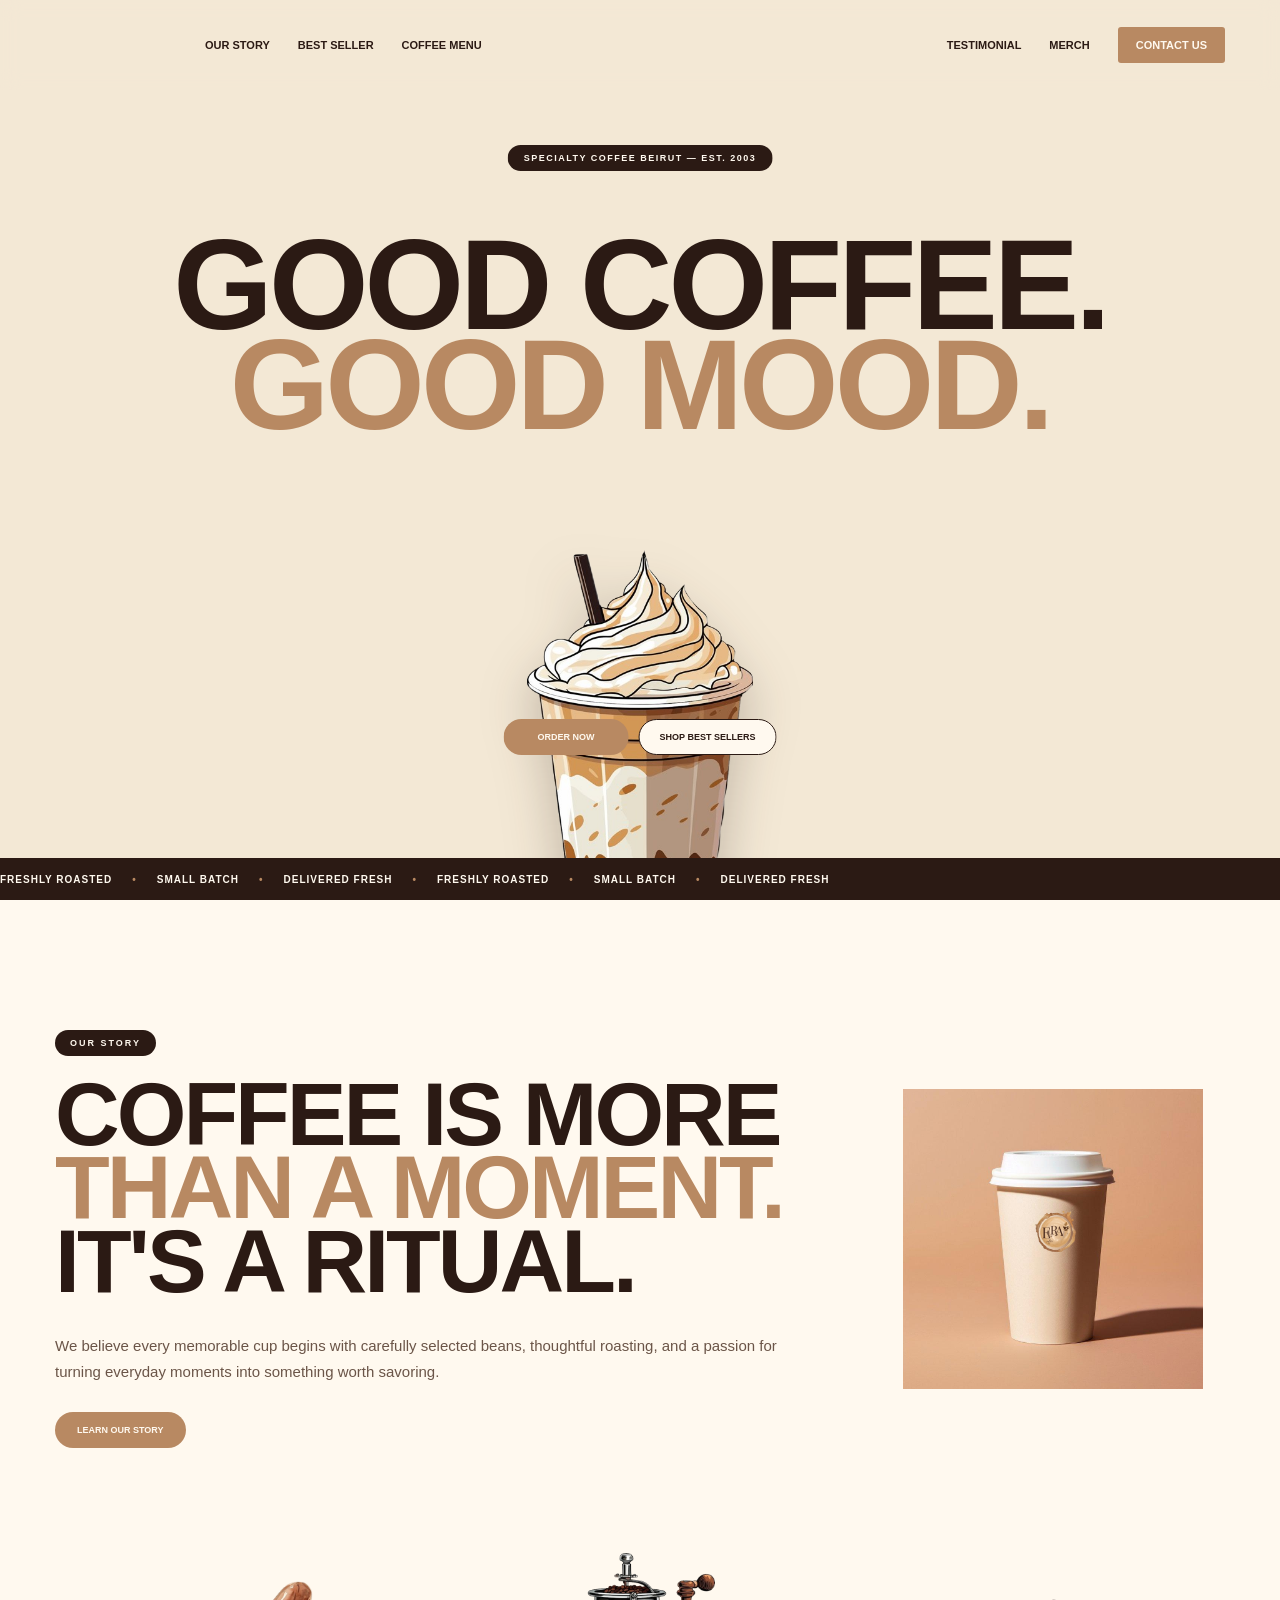
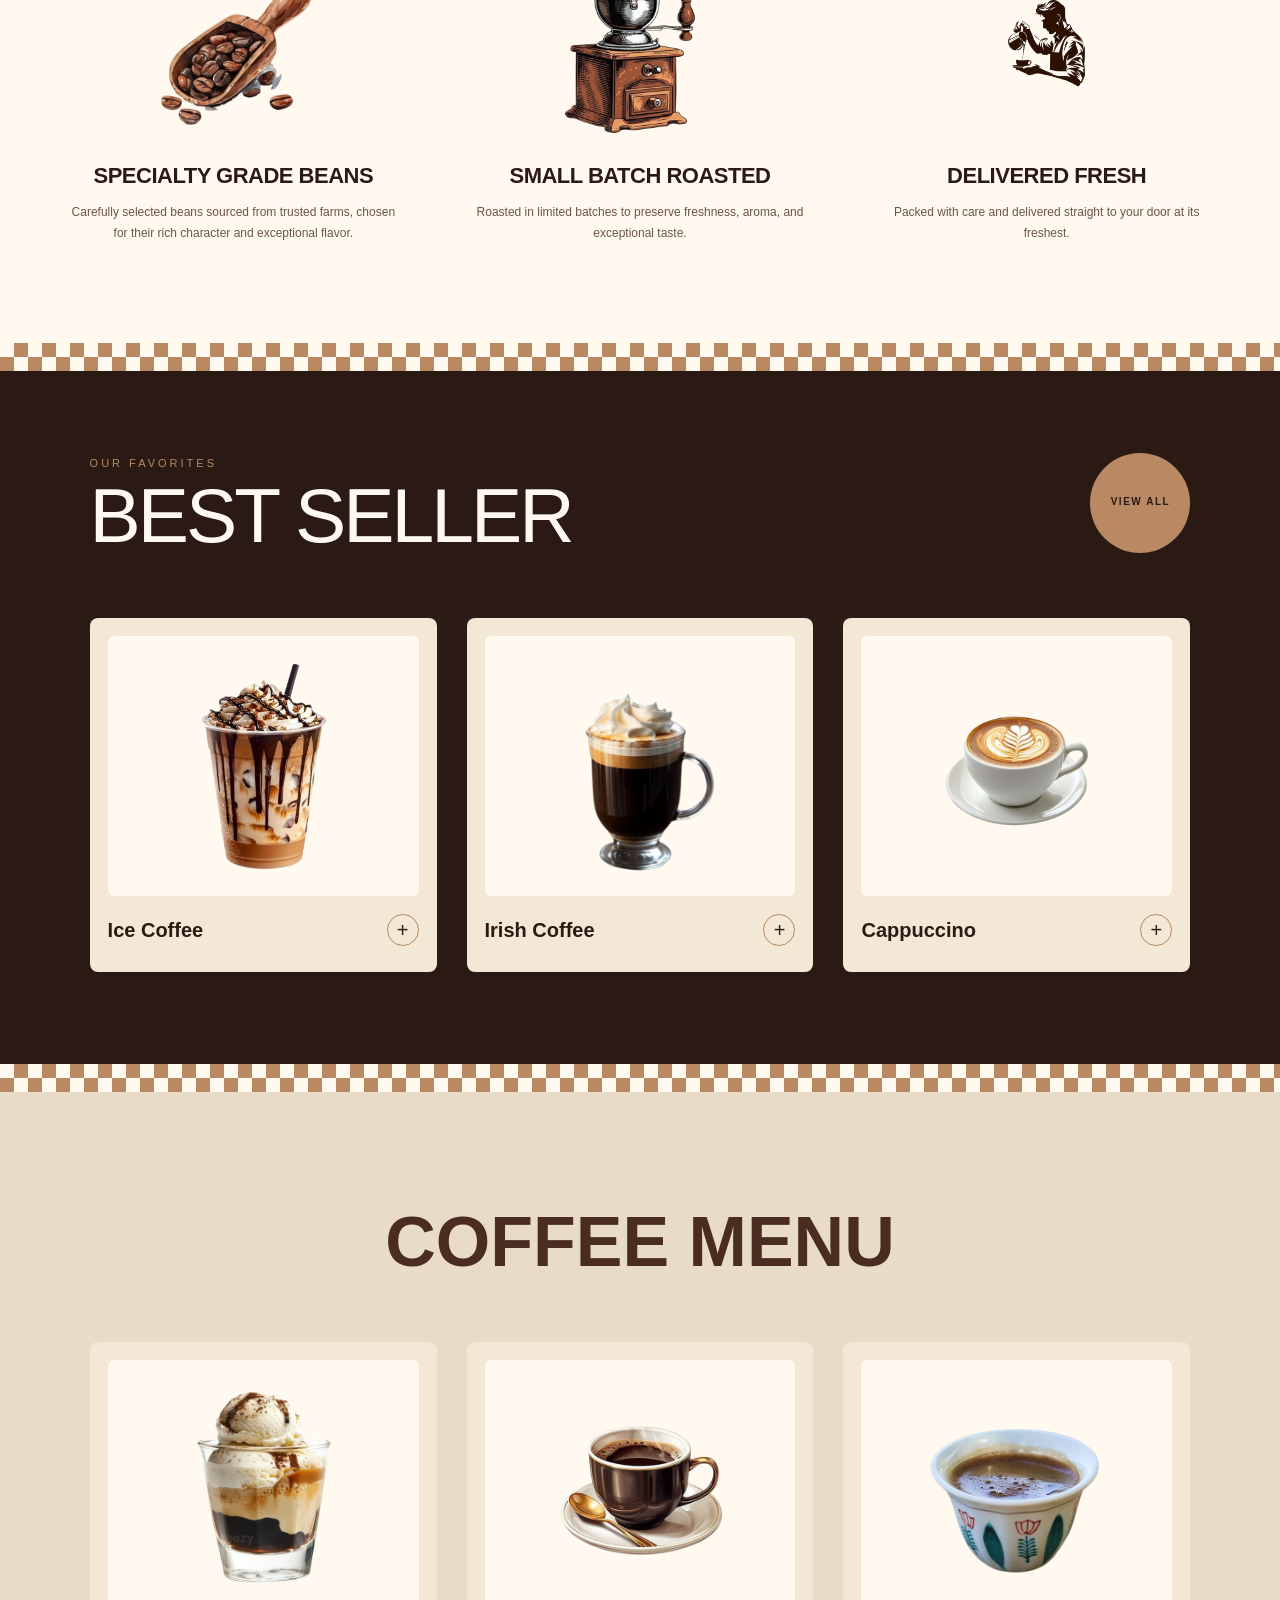
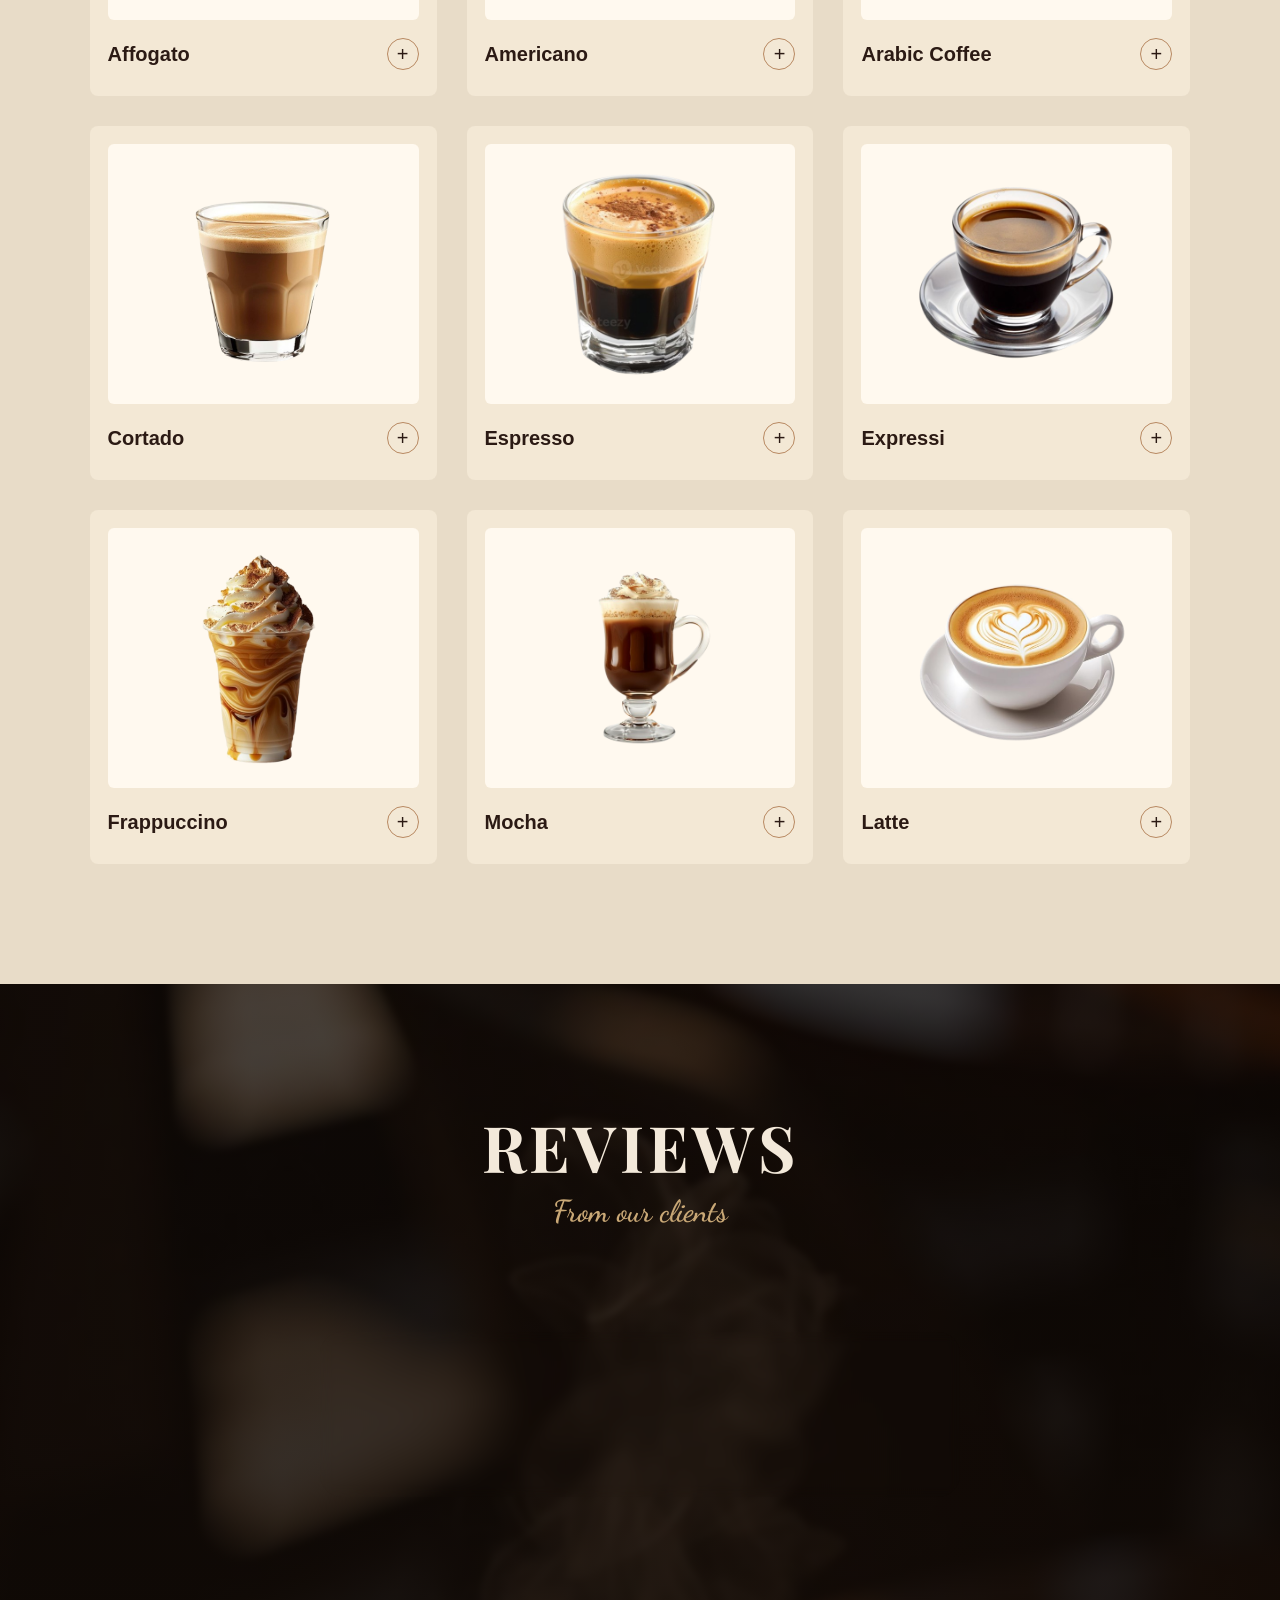
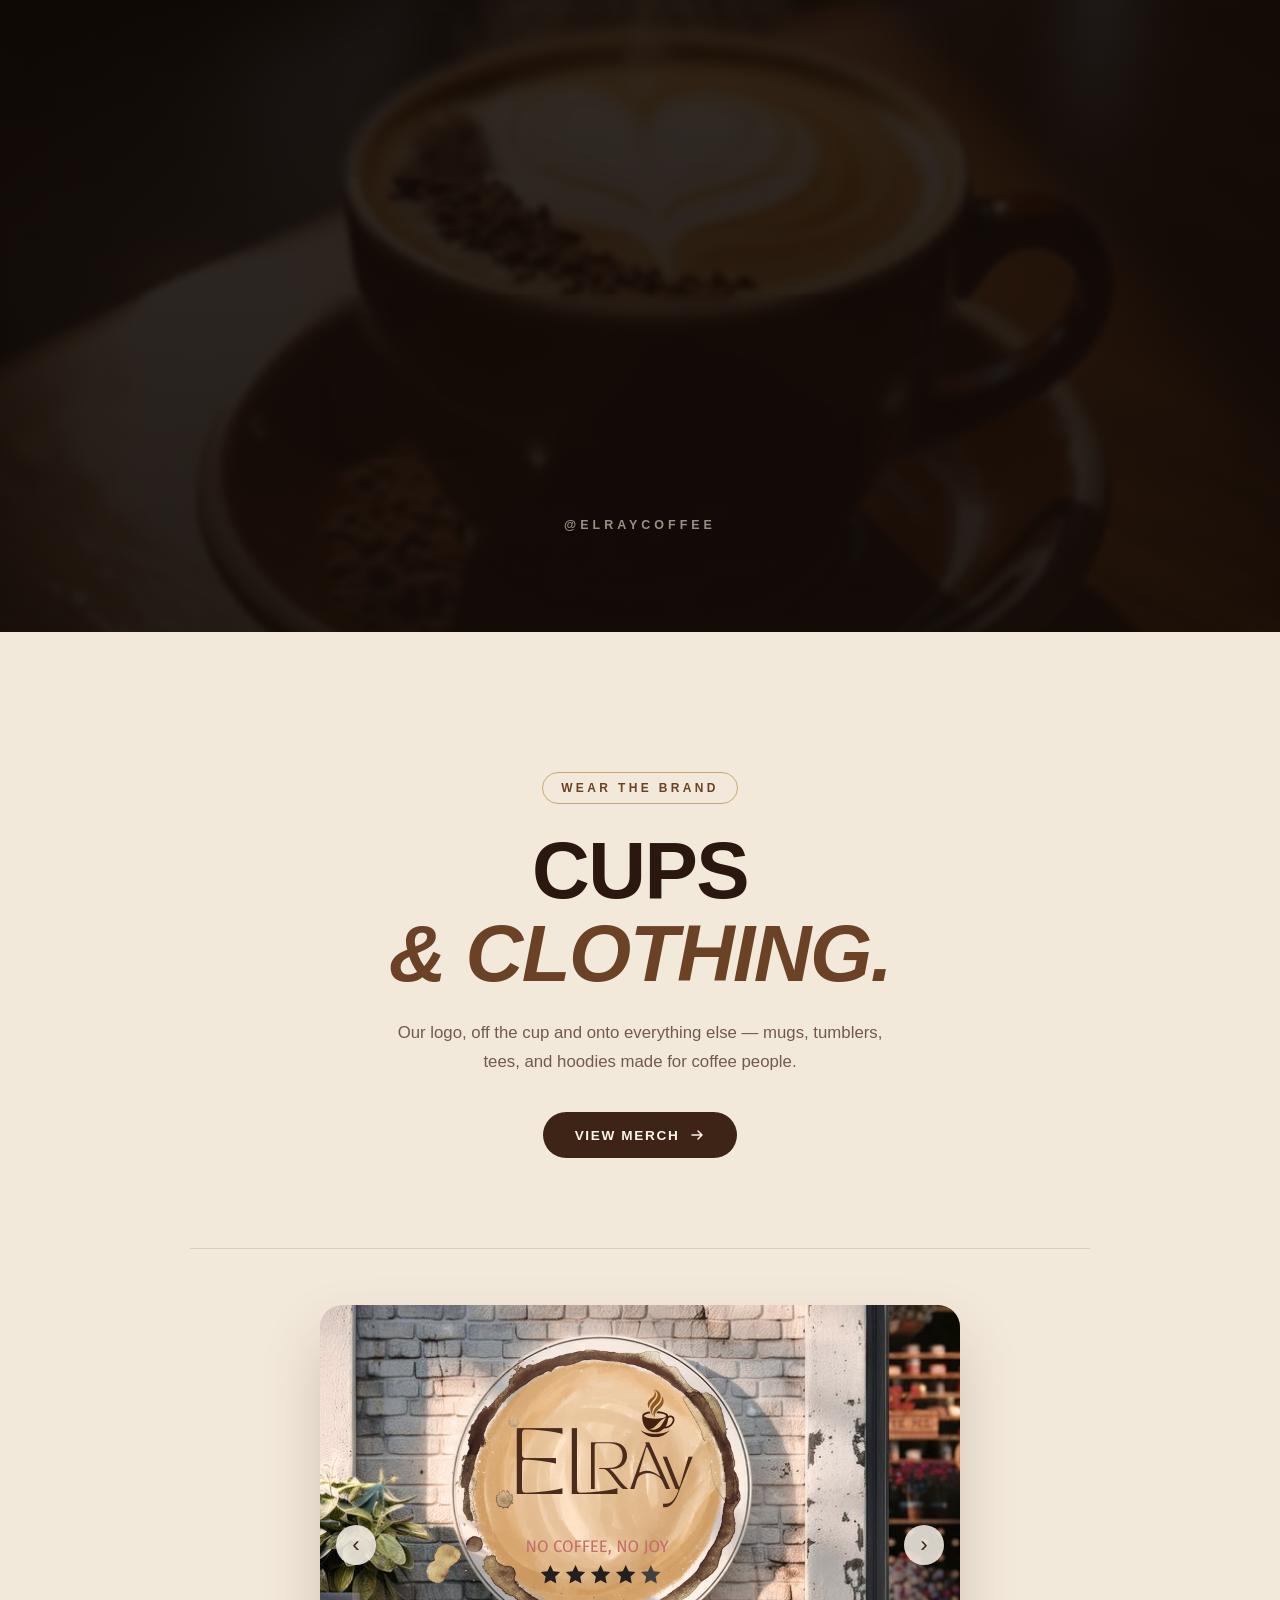
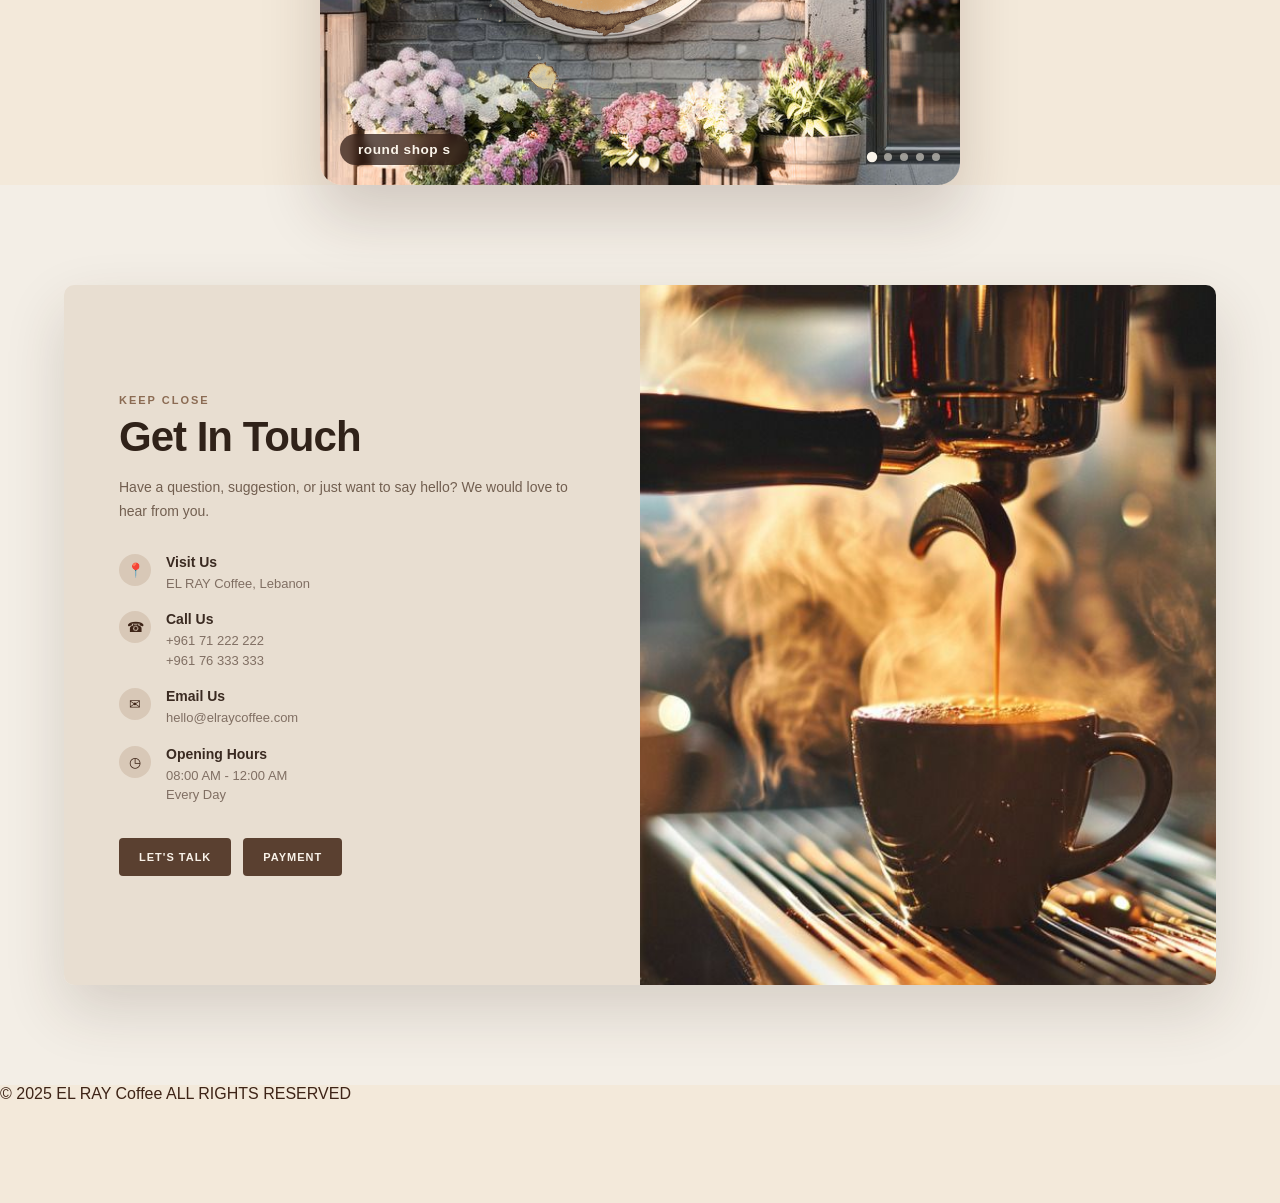
==== index.html @ 5b0ea622 "Rename ELRAy.html to index.html" ====
<!DOCTYPE html>
<html lang="en">

<head>
    <meta charset="UTF-8">
    <meta name="viewport" content="width=device-width, initial-scale=1.0">
    <title>EL RAy Coffee</title>
    <link rel="stylesheet" href="animations.css">
    <link rel="stylesheet" href="base.css">
    <link rel="stylesheet" href="best-seller.css">
    <link rel="stylesheet" href="blends.css">
    <link rel="stylesheet" href="buttons.css">
    <link rel="stylesheet" href="hero.css">
    <link rel="stylesheet" href="other-sections.css">
    <link rel="stylesheet" href="products.css">
    <link rel="stylesheet" href="responsive.css">
    <link rel="stylesheet" href="story.css">
    <link rel="stylesheet" href="ticker.css">
    <link rel="stylesheet" href="navbar.css">
    <link rel="stylesheet" href="contact.css">
    <link rel="stylesheet" href="testimonials.css">
    <link rel="preconnect" href="https://fonts.googleapis.com">
    <link rel="preconnect" href="https://fonts.gstatic.com" crossorigin>
    <link href="https://fonts.googleapis.com/css2?family=Playfair+Display:wght@600;700&family=Dancing+Script:wght@600&display=swap" rel="stylesheet">
    <link rel="stylesheet" href="logo.css">
    <link rel="stylesheet" href="merch.css">
</head>

<body>

    <!-- ==================================================
         NAVBAR
    ================================================== -->
    <nav class="navbar">

        <!-- LOGO -->
        <div class="logo">
            <video autoplay muted loop playsinline preload="auto">
                <source src="logo.mp4" type="video/mp4">
            </video>
        </div>

        <!-- LEFT -->
        <div class="nav-left">
            <a href="#story">Our Story</a>
            <a href="#best">Best Seller</a>
            <a href="#blends">COFFEE MENU</a>
        </div>

        <!-- RIGHT -->
        <div class="nav-right">
            <a href="#testimonial">Testimonial</a>
            <a href="#merch">Merch</a>
            <a href="#contact" class="contact-button">Contact Us</a>
        </div>

    </nav>


    <!-- ==================================================
         HERO
    ================================================== -->
    <section class="hero">

        <!-- BADGE -->
        <div class="badge">
            SPECIALTY COFFEE BEIRUT — EST. 2003
        </div>

        <!-- BIG TEXT -->
        <div class="hero-text">
            <h1 class="coffee-text">GOOD COFFEE.</h1>
            <h1 class="mood-text">GOOD MOOD.</h1>
        </div>

        <!-- COFFEE IMAGE -->
        <div class="coffee-wrapper">
            <img src="../photo/cofferay.png" alt="EL RAy Coffee" class="coffee">
        </div>

        <!-- BUTTONS -->
        <div class="hero-buttons">
            <a href="#contact" class="order-button">ORDER NOW</a>
            <a href="#best" class="shop-button">SHOP BEST SELLERS</a>
        </div>

        <!-- TICKER -->
        <div class="ticker">
            <div class="ticker-content">
                <span>FRESHLY ROASTED</span>
                <b>•</b>
                <span>SMALL BATCH</span>
                <b>•</b>
                <span>DELIVERED FRESH</span>
                <b>•</b>
                <span>FRESHLY ROASTED</span>
                <b>•</b>
                <span>SMALL BATCH</span>
                <b>•</b>
                <span>DELIVERED FRESH</span>
            </div>
        </div>

    </section>


    <!-- ==================================================
         OUR STORY
    ================================================== -->
    <section class="story-section" id="story">

        <!-- STORY HEADER -->
       <div class="story-top">

    <div class="story-header">
        <div class="story-label story-reveal">OUR STORY</div>

        <h2 class="story-title story-reveal">
            COFFEE IS MORE <br>
            <span>THAN A MOMENT.</span>
            IT'S A RITUAL.
        </h2>

        <p class="story-description story-reveal">
            We believe every memorable cup begins with carefully selected beans, thoughtful roasting, and a passion for turning everyday moments into something worth savoring.
        </p>

        <a href="#" class="story-button story-reveal">
            LEARN OUR STORY
        </a>
    </div>

    <!-- EL RAY IMAGE -->
    <div class="story-brand-image story-reveal">
        <img src="../photo/cup.png" alt="EL RAY">
    </div>

</div>
        <!-- STORY VALUES -->
        <div class="story-values">

            <!-- CARD 1 -->
            <div class="story-card story-reveal">
                <div class="story-image">
                    <img src="../photo/grain.png" alt="Specialty Coffee Beans">
                </div>
                <h3>SPECIALTY GRADE BEANS</h3>
                <p>Carefully selected beans sourced from trusted farms, chosen for their rich character and exceptional flavor.</p>
            </div>

            <!-- CARD 2 -->
            <div class="story-card story-reveal">
                <div class="story-image">
                    <img src="../photo/rosted.png" alt="Coffee Roasting">
                </div>
                <h3>SMALL BATCH ROASTED</h3>
                <p>Roasted in limited batches to preserve freshness, aroma, and exceptional taste.</p>
            </div>

            <!-- CARD 3 -->
            <div class="story-card story-reveal">
                <div class="story-image">
                    <img src="../photo/hot.png" alt="Fresh Coffee Delivery">
                </div>
                <h3>DELIVERED FRESH</h3>
                <p>Packed with care and delivered straight to your door at its freshest.</p>
            </div>

        </div>

    </section>


    <!-- ==================================================
         BEST SELLERS
    ================================================== -->
    <section class="best-seller" id="best">

        <div class="best-seller-header">
            <div>
                <p class="section-label">OUR FAVORITES</p>
                <h2>BEST SELLER</h2>
            </div>
            <a href="#blends" class="view-all">
                VIEW ALL <span></span>
            </a>
        </div>

        <div class="products">

            <!-- PRODUCT 1 -->
            <article class="product-card">
                <div class="product-image">
                    <img src="../photo/ice coffe.png" alt="Signature Coffee">
                </div>
                <div class="product-main">
                    <h3>Ice Coffee</h3>
                    <button class="product-toggle" aria-label="Show product details">+</button>
                </div>
                <div class="product-details">
                    <p class="details-title">FLAVOR NOTES</p>
                    <p class="details-text">Smooth · Creamy ·  Refreshing · Lighty Sweet</p>
                    <div class="product-bottom">
                        <span>$5.50</span>
                        <span>350ml</span>
                    </div>
                </div>
            </article>

            <!-- PRODUCT 2 -->
            <article class="product-card">
                <div class="product-image">
                    <img src="../photo/irish.png" alt="Beirut Blend">
                </div>
                <div class="product-main">
                    <h3>Irish Coffee</h3>
                    <button class="product-toggle" aria-label="Show product details">+</button>
                </div>
                <div class="product-details">
                    <p class="details-title">FLAVOR NOTES</p>
                    <p class="details-text">Coffee · Whiskey  · Cream · Caramel</p>
                    <div class="product-bottom">
                        <span>$6.00</span>
                        <span>250ml</span>
                    </div>
                </div>
            </article>

            <!-- PRODUCT 3 -->
            <article class="product-card">
                <div class="product-image">
                    <img src="../photo/cappuccino.png" alt="House Roast">
                </div>
                <div class="product-main">
                    <h3>Cappuccino</h3>
                    <button class="product-toggle" aria-label="Show product details">+</button>
                </div>
                <div class="product-details">
                    <p class="details-title">FLAVOR NOTES</p>
                    <p class="details-text">Espresso · Steamed Milk · Creamy Foam</p>
                    <div class="product-bottom">
                        <span>$5.00</span>
                        <span>250ml</span>
                    </div>
                </div>
            </article>

        </div>

    </section>


    <!-- ==================================================
         OUR BLENDS
    ================================================== -->
    <section id="blends" class="other-section blends-section">
        <h2>COFFEE MENU</h2>

        <div class="blends-grid">

            <!-- PRODUCT 4 -->
            <article class="product-card">
                <div class="product-image">
                    <img src="../photo/affogato.png" alt="Affogato">
                </div>

                <div class="product-main">
                    <h3>Affogato</h3>
                    <button class="product-toggle" aria-label="Show product details">+</button>
                </div>

                <div class="product-details">
                    <p class="details-title">FLAVOR NOTES</p>
                    <p class="details-text">Espresso · Vanilla · Creamy · Sweet</p>

                    <div class="product-bottom">
                        <span>$5.50</span>
                        <span>200ml</span>
                    </div>
                </div>
            </article>


            <!-- PRODUCT 5 -->
            <article class="product-card">
                <div class="product-image">
                    <img src="../photo/americano.png" alt="Americano">
                </div>

                <div class="product-main">
                    <h3>Americano</h3>
                    <button class="product-toggle" aria-label="Show product details">+</button>
                </div>

                <div class="product-details">
                    <p class="details-title">FLAVOR NOTES</p>
                    <p class="details-text">Bold · Smooth · Rich · Balanced</p>

                    <div class="product-bottom">
                        <span>$4.00</span>
                        <span>250ml</span>
                    </div>
                </div>
            </article>


            <!-- PRODUCT 6 -->
            <article class="product-card">
                <div class="product-image">
                    <img src="../photo/arabic.png" alt="Arabic Coffee">
                </div>

                <div class="product-main">
                    <h3>Arabic Coffee</h3>
                    <button class="product-toggle" aria-label="Show product details">+</button>
                </div>

                <div class="product-details">
                    <p class="details-title">FLAVOR NOTES</p>
                    <p class="details-text">Cardamom · Aromatic · Light · Traditional</p>

                    <div class="product-bottom">
                        <span>$4.50</span>
                        <span>100ml</span>
                    </div>
                </div>
            </article>


            <!-- PRODUCT 7 -->
            <article class="product-card">
                <div class="product-image">
                    <img src="../photo/cortado.png" alt="Cortado">
                </div>

                <div class="product-main">
                    <h3>Cortado</h3>
                    <button class="product-toggle" aria-label="Show product details">+</button>
                </div>

                <div class="product-details">
                    <p class="details-title">FLAVOR NOTES</p>
                    <p class="details-text">Espresso · Warm Milk · Smooth · Balanced</p>

                    <div class="product-bottom">
                        <span>$4.50</span>
                        <span>120ml</span>
                    </div>
                </div>
            </article>


            <!-- PRODUCT 8 -->
            <article class="product-card">
                <div class="product-image">
                    <img src="../photo/esspresso.png" alt="Espresso">
                </div>

                <div class="product-main">
                    <h3>Espresso</h3>
                    <button class="product-toggle" aria-label="Show product details">+</button>
                </div>

                <div class="product-details">
                    <p class="details-title">FLAVOR NOTES</p>
                    <p class="details-text">Strong · Rich · Intense · Aromatic</p>

                    <div class="product-bottom">
                        <span>$3.50</span>
                        <span>60ml</span>
                    </div>
                </div>
            </article>


            <!-- PRODUCT 9 -->
            <article class="product-card">
                <div class="product-image">
                    <img src="../photo/expresso.png" alt="Expressi">
                </div>

                <div class="product-main">
                    <h3>Expressi</h3>
                    <button class="product-toggle" aria-label="Show product details">+</button>
                </div>

                <div class="product-details">
                    <p class="details-title">FLAVOR NOTES</p>
                    <p class="details-text">Intense · Smooth · Bold · Aromatic</p>

                    <div class="product-bottom">
                        <span>$4.00</span>
                        <span>60ml</span>
                    </div>
                </div>
            </article>


            <!-- PRODUCT 10 -->
            <article class="product-card">
                <div class="product-image">
                    <img src="../photo/frapuccino.png" alt="Frappuccino">
                </div>

                <div class="product-main">
                    <h3>Frappuccino</h3>
                    <button class="product-toggle" aria-label="Show product details">+</button>
                </div>

                <div class="product-details">
                    <p class="details-title">FLAVOR NOTES</p>
                    <p class="details-text">Cold · Creamy · Chocolate · Sweet</p>

                    <div class="product-bottom">
                        <span>$6.00</span>
                        <span>350ml</span>
                    </div>
                </div>
            </article>


            <!-- PRODUCT 11 -->
            <article class="product-card">
                <div class="product-image">
                    <img src="../photo/mocha.png" alt="Mocha">
                </div>

                <div class="product-main">
                    <h3>Mocha</h3>
                    <button class="product-toggle" aria-label="Show product details">+</button>
                </div>

                <div class="product-details">
                    <p class="details-title">FLAVOR NOTES</p>
                    <p class="details-text">Espresso · Chocolate · Milk · Sweet</p>

                    <div class="product-bottom">
                        <span>$5.50</span>
                        <span>250ml</span>
                    </div>
                </div>
            </article>


            <!-- PRODUCT 12 -->
            <article class="product-card">
                <div class="product-image">
                    <img src="../photo/latte.png" alt="Latte">
                </div>

                <div class="product-main">
                    <h3>Latte</h3>
                    <button class="product-toggle" aria-label="Show product details">+</button>
                </div>

                <div class="product-details">
                    <p class="details-title">FLAVOR NOTES</p>
                    <p class="details-text">Espresso · Steamed Milk · Creamy · Smooth</p>

                    <div class="product-bottom">
                        <span>$5.00</span>
                        <span>250ml</span>
                    </div>
                </div>
            </article>

        </div>

    </section>


    <!-- ==================================================
         TESTIMONIALS
    ================================================== -->
    <section id="testimonial" class="testimonial-section">

        <div class="testimonial-bg">
            <img src="photo/cozy.png" alt="" class="testimonial-bg-img">
            <div class="testimonial-overlay"></div>
        </div>

        <div class="testimonial-content">

            <h2 class="testimonial-title">REVIEWS</h2>
            <p class="testimonial-subtitle">From our clients</p>

            <div class="testimonial-list">

                <div class="t-card-new reveal">
                    <div class="t-avatar-blob">LM</div>
                    <div class="t-header-row">
                        <h3 class="t-name-new">Layla Mansour</h3>
                        <div class="t-stars-new">★★★★★</div>
                    </div>
                    <p class="t-quote-new">Thank you for the fast delivery — the ice coffee is smooth, creamy, and perfectly balanced!</p>
                </div>

                <div class="t-card-new reveal">
                    <div class="t-avatar-blob">KA</div>
                    <div class="t-header-row">
                        <h3 class="t-name-new">Karim Al-Amin</h3>
                        <div class="t-stars-new">★★★★★</div>
                    </div>
                    <p class="t-quote-new">EL RAY truly understands specialty coffee. Their Arabic coffee is unlike anything else.</p>
                </div>

                <div class="t-card-new reveal">
                    <div class="t-avatar-blob">SR</div>
                    <div class="t-header-row">
                        <h3 class="t-name-new">Sarah Rizk</h3>
                        <div class="t-stars-new">★★★★★</div>
                    </div>
                    <p class="t-quote-new">The atmosphere is warm and the staff genuinely passionate about what they serve. Loved it!</p>
                </div>

            </div>

            <p class="testimonial-handle">@ELRAYCOFFEE</p>

        </div>

    </section>


    <!-- ==================================================
         MERCH — Logo on cups & clothing
    ================================================== -->
    <section id="merch" class="merch-section">

        <div class="merch-hero">
            <div class="merch-hero-label">WEAR THE BRAND</div>
            <h1 class="merch-hero-title">
                <span class="line">CUPS </span>
                <span class="line accent">& CLOTHING.</span>
                
            </h1>
            <p class="merch-hero-sub">Our logo, off the cup and onto everything else — mugs, tumblers, tees, and hoodies made for coffee people.</p>
            <a href="#merch" class="merch-cta">
                <span>VIEW MERCH</span>
                <svg width="16" height="16" viewBox="0 0 16 16" fill="none"><path d="M3 8h10M9 4l4 4-4 4" stroke="currentColor" stroke-width="1.5" stroke-linecap="round" stroke-linejoin="round"/></svg>
            </a>
        </div>
       
        <!-- AUTO-ROTATING SHOWCASE -->
        <div class="merch-carousel" id="merchCarousel" aria-roledescription="carousel" aria-label="Merch showcase">
                <div class="merch-slide active" data-caption="Round Shop Sign">
                    <div class="merch-img-placeholder">
                        <div class="img-inner">
                            <span class="img-label">Round Shop Sign 4</span>
                            <p class="img-hint"><img src="photo/2.png"></p>
                        </div>       
                    </div>
                </div>
              <div class="merch-slide" data-caption="EL RAY CARD">
                    <div class="merch-img-placeholder">
                        <div class="img-inner">
                            <span class="img-label">Card </span>
                            <p class="img-hint"><img src="photo/card.png"></p>
                        </div>

                    </div>
                </div>

            <div class="merch-carousel-track">

                <div class="merch-slide " data-caption="EL RAY CUP">
                    <div class="merch-img-placeholder">
                        <div class="img-inner">
                            <span class="img-label">Cup</span>
                            <p class="img-hint"> <img src="photo/cup2.png" alt="EL RAY Hoodie"> </p>
                        </div>
                    </div>
                </div>

              

                <div class="merch-slide" data-caption="EL RAY PAPER BAG">
                    <div class="merch-img-placeholder">
                        <div class="img-inner">
                            <span class="img-label">paper bag </span>
                            <p class="img-hint"><img src="photo/Blue Minimalist Paper Bag Mockup Instagram Story.png" > </p>
                        </div>
                    </div>
                </div>

               

                <div class="merch-slide" data-caption="EL RAy Apron">
                    <div class="merch-img-placeholder">
                        <div class="img-inner">
                            <span class="img-label">Apron</span>
                            <p class="img-hint"><img src="photo/3.png" alt="EL RAY Tote Bag"></p>
                        </div>
                    </div>
                </div>

            </div>

            <p class="merch-carousel-caption" id="merchCarouselCaption" aria-live="polite">round shop s</p>

            <button class="merch-carousel-arrow prev" aria-label="Previous slide">‹</button>
            <button class="merch-carousel-arrow next" aria-label="Next slide">›</button>

            <div class="merch-carousel-dots" id="merchCarouselDots"></div>

        </div>

    <!-- ==================================================
         CONTACT
    ================================================== -->
    <section class="contact-section" id="contact">

        <div class="contact-container">


            <!-- ==============================
                 LEFT — THREE PAGES
            =============================== -->

            <div class="contact-flip">

                <div
                    class="contact-pages show-get"
                    id="contactPages"
                >


                    <!-- =========================
                         PAGE 1 — GET IN TOUCH
                    ========================== -->

                    <div class="contact-page">

                        <span class="small-title">
                            KEEP CLOSE
                        </span>

                        <h2>
                            Get In Touch
                        </h2>

                        <p class="description">
                            Have a question, suggestion,
                            or just want to say hello?
                            We would love to hear from you.
                        </p>


                        <!-- LOCATION -->

                        <div class="info-item">

                            <div class="icon">
                                📍
                            </div>

                            <div>

                                <h4>
                                    Visit Us
                                </h4>

                                <p>
                                    EL RAY Coffee, Lebanon
                                </p>

                            </div>

                        </div>


                        <!-- PHONE -->

                        <div class="info-item">

                            <div class="icon">
                                ☎
                            </div>

                            <div>

                                <h4>
                                    Call Us
                                </h4>

                                <p>
                                    +961 71 222 222
                                </p>

                                <p>
                                    +961 76 333 333
                                </p>

                            </div>

                        </div>


                        <!-- EMAIL -->

                        <div class="info-item">

                            <div class="icon">
                                ✉
                            </div>

                            <div>

                                <h4>
                                    Email Us
                                </h4>

                                <p>
                                    hello@elraycoffee.com
                                </p>

                            </div>

                        </div>


                        <!-- OPENING HOURS -->

                        <div class="info-item">

                            <div class="icon">
                                ◷
                            </div>

                            <div>

                                <h4>
                                    Opening Hours
                                </h4>

                                <p>
                                    08:00 AM - 12:00 AM
                                </p>

                                <p>
                                    Every Day
                                </p>

                            </div>

                        </div>


                        <!-- ACTIONS -->

                        <div class="contact-actions">

                            <button
                                onclick="showPage('talk')"
                            >
                                LET'S TALK
                            </button>

                            <button
                                onclick="showPage('payment')"
                            >
                                PAYMENT
                            </button>

                        </div>

                    </div>


                    <!-- =========================
                         PAGE 2 — LET'S TALK
                    ========================== -->

                    <div class="contact-page">

                        <span class="form-small-title">
                            YOUR DETAILS
                        </span>

                        <h2>
                            Let's Talk
                        </h2>

                        <p class="form-description">
                            Let us know how we can
                            get back to you.
                        </p>


                        <form action="contact.php" method="post" id="contactForm">

                            <div class="form-row">


                                <!-- NAME -->

                                <div class="input-box">

                                    <label>
                                        NAME *
                                    </label>

                                    <input
                                        type="text"
                                        name="name"
                                        placeholder="Your Name"
                                        required
                                    >

                                </div>


                                <!-- EMAIL -->

                                <div class="input-box">

                                    <label>
                                        EMAIL ADDRESS *
                                    </label>

                                    <input
                                        type="email"
                                        name="email"
                                        placeholder="Email@example.com"
                                        required
                                    >

                                </div>

                            </div>


                            <!-- SUBJECT -->

                            <div class="input-box">

                                <label>
                                    SUBJECT *
                                </label>

                                <input
                                    type="text"
                                    name="Subject"
                                    placeholder="Subject"
                                    required
                                >

                            </div>


                            <!-- MESSAGE -->

                            <div class="input-box">

                                <label>
                                    COMMENTS / QUESTIONS *
                                </label>

                                <textarea
                                    name="message"
                                    placeholder="Your Question"
                                    rows="6"
                                    required
                                ></textarea>

                            </div>


                            <button type="submit">
                                CONTACT US
                            </button>
                            <div id="successMessage" style="display: none;"></div>

                        </form>


                        <button
                            class="back-button"
                            onclick="showPage('get')"
                        >
                            ← GET IN TOUCH
                        </button>

                    </div>


                    <!-- =========================
                         PAGE 3 — PAYMENT
                    ========================== -->

                    <div class="contact-page">

                        <span class="small-title">
                            EASY & SECURE
                        </span>

                        <h2>
                            Payment Methods
                        </h2>

                        <p class="description">
                            Choose the payment method
                            that works best for you.
                        </p>


                        <!-- credit /debit card -->

                        <div class="payment-method">

                            <div class="payment-icon">
                                💳
                            </div>

                            <div>

                                <h4>
                                    Credit / Debit Card
                                </h4>

                                <p>
                                    Secure card payment
                                    available in store
                                </p>

                            </div>

                        </div>
                        <button id="payButton" class="pay-button " type="button">
                            PAY WITH CARD
                        </button>
                        <p
                            id="paymentMessage"
                            class="payment-message">
                        </p>
                        <button class="back-button" onclick="goBack()">
                            <-BACK
                        </button>

                        <!-- wish money -->

                        <div class="payment-method">

                            <div class="payment-icon">
                                💳
                            </div>

                            <div>

                                <h4>
                                    WISH Money
                                </h4>

                                <p>
                                    Local digital payment 
                                    available in Lebanon
                                </p>

                            </div>

                        </div>


                        <!-- CASH -->

                        <div class="payment-method">

                            <div class="payment-icon">
                                💵
                            </div>

                            <div>

                                <h4>
                                    Cash
                                </h4>

                                <p>
                                    Pay directly at the cafe or 
                                    upon delivery
                                </p>

                            </div>

                        </div>


                        <button
                            class="back-button"
                            onclick="showPage('get')"
                        >
                            ← GET IN TOUCH
                        </button>

                    </div>

                </div>

            </div>


            <!-- ==============================
                 RIGHT — IMAGE
            =============================== -->

            <div class="contact-image">

                <img
                    src="photo/contact.png"
                    alt="EL RAY Coffee"
                >

            </div>

        </div>

    </section>


    <footer class="footer">
        <span>© 2025 EL RAY Coffee</span>
        <span>ALL RIGHTS RESERVED</span>
    </footer>


    <!-- JAVASCRIPT -->
    <script src="x.js"></script>
    <script src="merch.js"></script>

</body>
</html>
---- animations.css ----
/* ==================================================
   ANIMATIONS.CSS
   كل الأنيميشن والـ keyframes بالموقع
================================================== */
.page-loaded .badge {
    animation: badgeIn 0.8s cubic-bezier(0.2, 0.8, 0.2, 1) 0.2s forwards;
}

@keyframes badgeIn {
    to {
        opacity: 1;
        transform: translateX(-50%) translateY(0);
    }
}

.page-loaded .coffee-text,
.page-loaded .mood-text {
    animation: textDrop 1.1s cubic-bezier(0.16, 1, 0.3, 1) forwards;
}

.page-loaded .coffee-text { animation-delay: 0.45s; }
.page-loaded .mood-text { animation-delay: 0.6s; }

@keyframes textDrop {
    to {
        opacity: 1;
        transform: translateY(0);
    }
}

.page-loaded .coffee-wrapper {
    animation: coffeeRise 1.3s cubic-bezier(0.16, 1, 0.3, 1) 0.5s forwards;
}

@keyframes coffeeRise {
    0% {
        opacity: 0;
        transform: translateX(-50%) translateY(300px) scale(0.8);
    }
    70% {
        opacity: 1;
        transform: translateX(-50%) translateY(-15px) scale(1.03);
    }
    100% {
        opacity: 1;
        transform: translateX(-50%) translateY(0) scale(1);
    }
}

.page-loaded .hero-buttons {
    animation: buttonsIn 0.8s cubic-bezier(0.2, 0.8, 0.2, 1) 1.1s forwards;
}

@keyframes buttonsIn {
    to {
        opacity: 1;
        transform: translateX(-50%) translateY(0);
    }
}

@keyframes tickerMove {
    from { transform: translateX(0); }
    to { transform: translateX(-50%); }
}
---- base.css ----
/* ==================================================
   BASE.CSS
   Reset + عناصر أساسية مشتركة بكل الموقع
================================================== */
* {
    margin: 0;
    padding: 0;
    box-sizing: border-box;
}

html {
    scroll-behavior: smooth;
}

body {
    font-family: Arial, Helvetica, sans-serif;
    background: #F3E8D5;
    color: #2B1A14;
    overflow-x: hidden;
}
---- best-seller.css ----
.best-seller {
    background: #2B1A14;
    color: #FFF9EF;
    padding: 110px 7% 120px;
    position: relative;
    overflow: hidden;
}

.best-seller::before,
.best-seller::after {
    content: "";
    position: absolute;
    left: 0;
    width: 100%;
    height: 28px;
    background-color: #FFF9EF;
    background-image:
        linear-gradient(45deg, #B88962 25%, transparent 25%),
        linear-gradient(-45deg, #B88962 25%, transparent 25%),
        linear-gradient(45deg, transparent 75%, #B88962 75%),
        linear-gradient(-45deg, transparent 75%, #B88962 75%);
    background-size: 28px 28px;
    background-position: 0 0, 0 14px, 14px -14px, -14px 0;
}

.best-seller::before { top: 0; }
.best-seller::after { bottom: 0; }

.best-seller-header {
    display: flex;
    justify-content: space-between;
    align-items: center;
    margin-bottom: 65px;
}

.section-label {
    font-size: 11px;
    letter-spacing: 3px;
    color: #B88962;
    margin-bottom: 12px;
}

.best-seller-header h2 {
    font-size: clamp(42px, 6vw, 82px);
    line-height: 0.9;
    margin: 0;
    font-weight: 500;
    letter-spacing: -3px;
}
---- blends.css ----
/* ==================================================
   BLENDS.CSS
   قسم "Our Blends" بهويته الخاصة (مش نسخة عن
   best-seller.css). شكل الكارد نفسه بـ products.css،
   بس توزيع الشبكة هون خاص فيه.
================================================== */
.blends-section {
    min-height: auto;
    display: block !important;
    padding: 110px 7% 120px;
    text-align: center;
}

.blends-section h2 {
    
    display: block;
    width: 100%;
    margin: 0 0 60px;
}

.blends-grid {
    display: grid;
    grid-template-columns: repeat(3, minmax(0, 1fr));
    gap: 30px;
    width: 100%;
    align-items: start;
    text-align: left;
}
---- buttons.css ----
/* ==================================================
   BUTTONS.CSS
   كل الأزرار/الكبسات بالموقع بمكان واحد:
   أزرار الهيرو، زر ستوري، زر view-all الدائري،
   وزر الـ + تبع كل كارد منتج
================================================== */

/* أزرار الهيرو (ORDER NOW / SHOP BEST SELLERS) */
.hero-buttons a {
    display: flex;
    align-items: center;
    justify-content: center;
    min-width: 125px;
    padding: 12px 20px;
    text-decoration: none;
    font-size: 9px;
    font-weight: 800;
    text-transform: uppercase;
    border-radius: 25px;
    transition: all 0.25s ease;
}

.hero-buttons a:hover {
    transform: translateY(-3px);
    box-shadow: 0 8px 20px rgba(43, 26, 20, 0.15);
}

.order-button {
    background: #B88962;
    color: #FFF9EF;
}

.shop-button {
    background: #FFF9EF;
    color: #2B1A14;
    border: 1px solid #2B1A14;
}

/* زر LEARN OUR STORY */
.story-button {
    display: inline-flex;
    align-items: center;
    justify-content: center;
    margin-top: 28px;
    padding: 13px 22px;
    background: #B88962;
    color: #FFF9EF;
    text-decoration: none;
    border-radius: 30px;
    font-size: 9px;
    font-weight: 800;
    text-transform: uppercase;
    transition: all 0.25s ease;
}

.story-button:hover {
    background: #4A2C20;
    transform: translateY(-3px);
}

/* زر VIEW ALL - دائرة بيج كاملة (نص + سهم سوا) */
.view-all {
    display: inline-flex;
    flex-direction: column;
    align-items: center;
    justify-content: center;
    gap: 4px;
    width: 100px;
    height: 100px;
    border-radius: 50%;
    background: #B88962;
    color: #2B1A14;
    text-decoration: none;
    font-size: 10px;
    font-weight: 800;
    letter-spacing: 1.5px;
    text-align: center;
    line-height: 1.3;
    transition: transform 0.3s ease, background 0.3s ease, color 0.3s ease;
}

.view-all span {
    display: block;
    font-size: 16px;
    color: #2B1A14;
}

.view-all:hover {
    transform: scale(1.06);
    background: #FFF9EF;
    color: #2B1A14;
}

.view-all:hover span {
    color: #2B1A14;
}

/* زر + تبع كل كارد منتج (best seller و blends) */
.product-toggle {
    width: 32px;
    height: 32px;
    border: 1px solid #B88962;
    border-radius: 50%;
    background: transparent;
    color: #2B1A14;
    font-size: 20px;
    cursor: pointer;
    display: flex;
    align-items: center;
    justify-content: center;
    transition: all 0.3s ease;
}

.product-card.active .product-toggle {
    transform: rotate(45deg);
    background: #2B1A14;
    color: #FFF9EF;
}
---- hero.css ----
/* ==================================================
   HERO.CSS
   تخطيط قسم الهيرو (الأزرار بـ buttons.css،
   الأنيميشن بـ animations.css)
================================================== */
.hero {
    position: relative;
    min-height: 100vh;
    padding-top: 90px;
    overflow: hidden;
    display: flex;
    align-items: center;
    justify-content: center;
    background: #F3E8D5;
}

.badge {
    position: absolute;
    top: 145px;
    left: 50%;
    background: #2B1A14;
    color: #FFF9EF;
    padding: 8px 16px;
    border-radius: 30px;
    font-size: 9px;
    letter-spacing: 1.5px;
    font-weight: 700;
    z-index: 20;
    opacity: 0;
    transform: translateX(-50%) translateY(-40px);
}

.hero-text {
    position: absolute;
    top: 235px;
    left: 50%;
    width: 100%;
    transform: translateX(-50%);
    text-align: center;
    z-index: 5;
}

.hero-text h1 {
    margin: 0;
    padding: 0;
    font-family: Impact, "Arial Narrow", Arial, sans-serif;
    font-size: clamp(75px, 10vw, 155px);
    line-height: 0.78;
    letter-spacing: -4px;
    white-space: nowrap;
}

.coffee-text {
    color: #2B1A14;
    opacity: 0;
    transform: translateY(-180px);
}

.mood-text {
    color: #B88962;
    opacity: 0;
    transform: translateY(-180px);
}

.coffee-wrapper {
    position: absolute;
    left: 50%;
    bottom: -80px;
    transform: translateX(-50%) translateY(300px);
    z-index: 15;
    opacity: 0;
    width: 380%;
    display: flex;
    justify-content: center;
    align-items: flex-end;
}

.coffee {
    width: 380px;
    max-width: 380%;
    height: auto;
    max-height: 430px;
    object-fit: contain;
    display: block;
    filter: drop-shadow(0 25px 25px rgba(43, 26, 20, 0.25));
}

.hero-buttons {
    position: absolute;
    left: 50%;
    bottom: 145px;
    transform: translateX(-50%) translateY(80px);
    display: flex;
    gap: 10px;
    z-index: 30;
    opacity: 0;
}
---- other-sections.css ----
/* ==================================================
   OTHER-SECTIONS.CSS
   الأقسام العامة اللي لسا فاضية (Testimonials, Journal,
   Contact). قسم Blends خرج من هون وصار إله ملف خاص
   blends.css لأنه فيه محتوى فعلي.
================================================== */
.other-section {
    min-height: 100vh;
    display: flex;
    align-items: center;
    justify-content: center;
    background: #E8DCC8;
}

.other-section:nth-child(even) {
    background: #D8C5AD;
}

.other-section h2 {
    font-size: 70px;
    color: #4A2C20;
}
---- products.css ----
/* ==================================================
   PRODUCTS.CSS
   شكل الكارد المشترك (product-card) المستخدم بقسم
   Best Seller وقسم Blends. الشبكة (Grid) تبع Best
   Seller هون كمان؛ شبكة Blends إلها ملف خاص (blends.css).
   زر الـ + بـ buttons.css
================================================== */
.products {
    display: grid;
    grid-template-columns: repeat(3, 1fr);
    gap: 30px;
    width: 100%;
    align-items: start;
}

.product-card {
    background: #F3E8D5;
    color: #2B1A14;
    padding: 18px;
    border-radius: 8px;
    cursor: pointer;
    transition: transform 0.35s ease, box-shadow 0.35s ease;
    display: flex;
    flex-direction: column;
}

.product-card:hover {
    transform: translateY(-8px);
    box-shadow: 0 12px 30px rgba(0, 0, 0, 0.22);
}

.product-image {
    width: 100%;
    height: 260px;
    background: #FFF9EF;
    border-radius: 6px;
    display: flex;
    align-items: center;
    justify-content: center;
    overflow: hidden;
}

.product-image img {
    max-width: 85%;
    max-height: 85%;
    object-fit: contain;
    transition: transform 0.4s ease;
}

.product-card:hover .product-image img {
    transform: scale(1.08);
}

.product-main {
    display: flex;
    justify-content: space-between;
    align-items: center;
    padding: 18px 0 8px;
}

.product-main h3 {
    font-size: 20px;
    font-weight: 700;
    margin: 0;
}

.product-details {
    max-height: 0;
    opacity: 0;
    overflow: hidden;
    transition: all 0.4s ease;
}

.product-card.active .product-details {
    max-height: 200px;
    opacity: 1;
    padding-top: 12px;
}

.details-title {
    font-size: 10px;
    letter-spacing: 2px;
    color: #B88962;
    margin-bottom: 6px;
    text-transform: uppercase;
}

.details-text {
    font-size: 13px;
    margin-bottom: 15px;
    color: #4A2C20;
    line-height: 1.5;
}

.product-bottom {
    display: flex;
    justify-content: space-between;
    border-top: 1px solid rgba(74, 44, 32, 0.15);
    padding-top: 12px;
    font-size: 13px;
    font-weight: bold;
}
---- responsive.css ----
/* ==================================================
   RESPONSIVE.CSS
   كل الـ media queries بمكان واحد
================================================== */
@media (max-width: 1000px) {
    .products,
    .blends-grid {
        grid-template-columns: repeat(2, 1fr);
    }
}

@media (max-width: 900px) {
    .navbar {
        padding: 0 20px;
    }

    .logo, .logo video {
        width: 85px;
        height: 55px;
    }

    .logo {
        margin-right: 20px;
    }

    .nav-left, .nav-right {
        gap: 10px;
    }

    .navbar a {
        font-size: 8px;
    }

    .hero-text h1 {
        font-size: clamp(50px, 13vw, 100px);
        letter-spacing: -2px;
    }

    .coffee {
        width: 300px;
    }

    .hero-buttons {
        bottom: 90px;
    }

    .story-top {
        flex-direction: column;
    }

    .story-header, .story-brand-image {
        width: 100%;
    }

    .story-section {
        padding: 100px 25px 80px;
    }

    .story-title {
        font-size: clamp(48px, 11vw, 85px);
        letter-spacing: -2px;
    }

    .story-description {
        font-size: 13px;
    }

    .story-values {
        grid-template-columns: 1fr;
        gap: 70px;
        margin-top: 80px;
    }

    .story-image {
        height: 160px;
    }

    .story-image img {
        width: 150px;
        max-height: 150px;
    }
}

@media (max-width: 800px) {
    .best-seller {
        padding: 90px 5% 100px;
    }

    .best-seller-header {
        align-items: flex-start;
        gap: 30px;
    }

    .best-seller-header h2 {
        font-size: 48px;
    }

    .blends-section {
        padding: 90px 5% 100px;
    }
}

@media (max-width: 600px) {
    .products,
    .blends-grid {
        grid-template-columns: 1fr;
    }

    .navbar {
        height: 75px;
    }

    .logo, .logo video {
        width: 75px;
        height: 45px;
    }

    .logo {
        margin-right: 15px;
    }

    .nav-left a:nth-child(2),
    .nav-left a:nth-child(3),
    .nav-right a:nth-child(1),
    .nav-right a:nth-child(2) {
        display: none;
    }

    .navbar a.contact-button {
        padding: 10px 14px;
    }

    .hero {
        padding-top: 75px;
    }

    .badge {
        top: 120px;
        font-size: 7px;
        white-space: nowrap;
    }

    .hero-text {
        top: 220px;
    }

    .hero-text h1 {
        font-size: clamp(48px, 15vw, 85px);
        letter-spacing: -2px;
    }

    .coffee {
        width: 280px;
    }

    .hero-buttons {
        bottom: 75px;
        flex-direction: column;
        width: 180px;
    }

    .hero-buttons a {
        width: 100%;
    }

    .ticker {
        height: 38px;
    }

    .other-section h2 {
        font-size: 45px;
    }
}
---- story.css ----
/* ==================================================
   STORY.CSS
   قسم "Our Story" (زر LEARN OUR STORY بـ buttons.css)
================================================== */
.story-section {
    position: relative;
    min-height: 100vh;
    padding: 130px 55px 100px;
    background: #FFF9EF;
    color: #2B1A14;
    overflow: hidden;
}

.story-top {
    display: flex;
    align-items: center;
    width: 100%;
    max-width: 1250px;
    margin: 0 auto;
    gap: 20px;
}

.story-header {
    width: 70%;
    text-align: left;
}

.story-brand-image {
    width: 30%;
    display: flex;
    justify-content: center;
    align-items: center;
}

.story-brand-image img {
    width: 300px;
    max-width: 100%;
    height: auto;
    object-fit: contain;
}

.story-label {
    display: inline-block;
    margin-bottom: 22px;
    padding: 8px 15px;
    background: #2B1A14;
    color: #FFF9EF;
    border-radius: 30px;
    font-size: 9px;
    font-weight: 800;
    letter-spacing: 2px;
}

.story-title {
    max-width: 1100px;
    margin: 0;
    font-family: Impact, "Arial Narrow", Arial, sans-serif;
    font-size: clamp(55px, 7vw, 110px);
    line-height: 0.82;
    letter-spacing: -3px;
    text-transform: uppercase;
}

.story-title span {
    color: #B88962;
}

.story-description {
    max-width: 760px;
    margin-top: 35px;
    font-size: 15px;
    line-height: 1.7;
    color: #6B5548;
}

.story-values {
    max-width: 1400px;
    margin: 100px auto 0;
    display: grid;
    grid-template-columns: repeat(3, 1fr);
    gap: 50px;
}

.story-card {
    text-align: center;
    position: relative;
}

.story-image {
    width: 100%;
    height: 190px;
    display: flex;
    align-items: center;
    justify-content: center;
    margin-bottom: 25px;
}

.story-image img {
    width: 180px;
    max-height: 180px;
    object-fit: contain;
    display: block;
    transition: transform 0.35s ease;
}

.story-card:hover .story-image img {
    transform: translateY(-8px) rotate(-2deg);
}

.story-card h3 {
    font-family: Impact, "Arial Narrow", Arial, sans-serif;
    font-size: 22px;
    letter-spacing: -0.5px;
    color: #2B1A14;
    margin-bottom: 13px;
}

.story-card p {
    max-width: 330px;
    margin: 0 auto;
    font-size: 12px;
    line-height: 1.7;
    color: #6B5548;
}

/* أنيميشن الظهور عند السكرول (Scroll reveal) */
.story-reveal {
    opacity: 0;
    transform: translateY(-90px);
}

.story-visible {
    opacity: 1;
    transform: translateY(0);
    transition: opacity 0.9s ease, transform 1.1s cubic-bezier(0.16, 1, 0.3, 1);
}

.story-label.story-visible { transition-delay: 0s; }
.story-title.story-visible { transition-delay: 0.12s; }
.story-description.story-visible { transition-delay: 0.24s; }
.story-button.story-visible { transition-delay: 0.36s; }
.story-card:nth-child(1).story-visible { transition-delay: 0.15s; }
.story-card:nth-child(2).story-visible { transition-delay: 0.3s; }
.story-card:nth-child(3).story-visible { transition-delay: 0.45s; }
---- ticker.css ----
/* ==================================================
   TICKER.CSS
   الشريط المتحرك بأسفل الهيرو (الأنيميشن بـ animations.css)
================================================== */
.ticker {
    position: absolute;
    left: 0;
    bottom: 0;
    width: 100%;
    height: 42px;
    background: #2B1A14;
    color: #FFF9EF;
    display: flex;
    align-items: center;
    overflow: hidden;
    z-index: 100;
}

.ticker-content {
    display: flex;
    align-items: center;
    gap: 20px;
    white-space: nowrap;
    font-size: 10px;
    font-weight: 700;
    letter-spacing: 1px;
    animation: tickerMove 18s linear infinite;
}

.ticker b {
    color: #B88962;
}
---- navbar.css ----
/* ==================================================
   NAVBAR.CSS
================================================== */
.navbar {
    position: absolute;
    top: 0;
    left: 0;
    width: 100%;
    height: 90px;
    padding: 0 55px;
    display: flex;
    align-items: center;
    background: rgba(243, 232, 213, 0.92);
    backdrop-filter: blur(10px);
    z-index: 1000;
}

.logo {
    display: flex;
    align-items: center;
    flex-shrink: 0;
    margin-right: 45px;
    width: 105px;
    height: 70px;
    overflow: hidden;
}

.logo video {
    width: 105px;
    height: 70px;
    display: block;
    object-fit: contain;
    opacity: 1;
    visibility: visible;
    background: transparent;
}

.nav-left {
    display: flex;
    align-items: center;
    gap: 28px;
}

.nav-right {
    display: flex;
    align-items: center;
    gap: 28px;
    margin-left: auto;
}

.navbar a {
    color: #2B1A14;
    text-decoration: none;
    font-size: 11px;
    font-weight: 700;
    text-transform: uppercase;
    transition: color 0.25s ease;
}

.navbar a:hover {
    color: #B88962;
}

.navbar a.contact-button {
    background: #B88962;
    color: #FFF9EF;
    padding: 12px 18px;
    border-radius: 3px;
    transition: all 0.25s ease;
}

.navbar a.contact-button:hover {
    background: #4A2C20;
    color: #FFF9EF;
    transform: translateY(-2px);
}
---- contact.css ----
* {
    margin: 0;
    padding: 0;
    box-sizing: border-box;
}


body {

    font-family:
        "Segoe UI",
        Tahoma,
        Geneva,
        Verdana,
        sans-serif;

    background: #050505;

    color: #3a2a21;

}


/* =========================================
   CONTACT SECTION
========================================= */

.contact-section {

    width: 100%;

    min-height: 100vh;

    padding: 70px 5%;

    background: #f3eee6;

    display: flex;

    align-items: center;

    justify-content: center;

}


/* =========================================
   MAIN CONTAINER
========================================= */

.contact-container {

    width: 100%;

    max-width: 1250px;

    display: grid;

    grid-template-columns: 1fr 1fr;

    gap: 0;

    overflow: hidden;

    border-radius: 10px;

    box-shadow:
        0 25px 60px
        rgba(65, 45, 32, 0.16);

}


/* =========================================
   LEFT SIDE
========================================= */

.contact-flip {

    width: 100%;

    height: 700px;

    overflow: hidden;

    position: relative;

}


/* =========================================
   THREE PAGES
========================================= */

.contact-pages {

    width: 300%;

    height: 100%;

    display: flex;

    transition:
        transform 0.9s
        cubic-bezier(.77, 0, .18, 1);

}


/* =========================================
   EACH PAGE
========================================= */

.contact-page {

    width: 33.3333%;

    height: 100%;

    flex-shrink: 0;

    padding: 55px;

    background: #e8ded1;

    display: flex;

    flex-direction: column;

    justify-content: center;

}


/* =========================================
   PAGE TRANSFORM
========================================= */

.contact-pages.show-get {

    transform: translateX(0);

}


.contact-pages.show-talk {

    transform: translateX(-33.3333%);

}


.contact-pages.show-payment {

    transform: translateX(-66.6666%);

}


/* =========================================
   TITLES
========================================= */

.small-title,
.form-small-title {

    display: block;

    margin-bottom: 10px;

    font-size: 11px;

    font-weight: 700;

    letter-spacing: 2px;

    color: #8b6b53;

}


.contact-page h2 {

    font-size: 42px;

    line-height: 1;

    margin-bottom: 18px;

    color: #302219;

    letter-spacing: -1px;

}


.description,
.form-description {

    max-width: 470px;

    margin-bottom: 30px;

    color: #725f50;

    font-size: 14px;

    line-height: 1.7;

}


/* =========================================
   CONTACT INFORMATION
========================================= */

.info-item {

    display: flex;

    align-items: flex-start;

    gap: 15px;

    margin-bottom: 18px;

}


.info-item .icon {

    width: 32px;

    height: 32px;

    display: flex;

    align-items: center;

    justify-content: center;

    background: #d8c8b7;

    border-radius: 50%;

    font-size: 14px;

}


.info-item h4 {

    margin-bottom: 4px;

    color: #3a2a21;

    font-size: 14px;

}


.info-item p {

    color: #806f63;

    font-size: 13px;

    line-height: 1.5;

}


/* =========================================
   MAIN BUTTONS
========================================= */

.contact-actions {

    display: flex;

    gap: 12px;

    margin-top: 15px;

}


.contact-actions button,
.contact-page form button {

    padding: 13px 20px;

    border: none;

    border-radius: 4px;

    background: #5a4030;

    color: #f8f1e8;

    font-size: 11px;

    font-weight: 700;

    letter-spacing: 1px;

    cursor: pointer;

    transition:
        background .3s ease,
        transform .3s ease;

}


.contact-actions button:hover,
.contact-page form button:hover {

    background: #76553d;

    transform: translateY(-2px);

}


/* =========================================
   FORM
========================================= */

.form-row {

    display: flex;

    gap: 15px;

}


.input-box {

    width: 100%;

    display: flex;

    flex-direction: column;

    margin-bottom: 16px;

}


.input-box label {

    margin-bottom: 7px;

    font-size: 10px;

    font-weight: 700;

    letter-spacing: 1px;

    color: #705542;

}


.input-box input,
.input-box textarea {

    width: 100%;

    padding: 13px;

    background: #f3ebe1;

    border: 1px solid #d1c0af;

    border-radius: 4px;

    outline: none;

    color: #3a2a21;

    font-family: inherit;

    font-size: 13px;

    transition:
        border-color .25s ease,
        background .25s ease;

}


.input-box input:focus,
.input-box textarea:focus {

    border-color: #8b6b53;

    background: #faf6f0;

}


.input-box input::placeholder,
.input-box textarea::placeholder {

    color: #a08d7c;

}


.input-box textarea {

    resize: vertical;

    min-height: 100px;

}


/* =========================================
   BACK BUTTON
========================================= */

.back-button {

    align-self: flex-start;

    margin-top: 18px;

    padding: 10px 17px;

    background: transparent;

    border: 1px solid #bba897;

    border-radius: 4px;

    color: #806f63;

    font-size: 10px;

    letter-spacing: 1px;

    cursor: pointer;

    transition: .3s ease;

}


.back-button:hover {

    background: #5a4030;

    border-color: #5a4030;

    color: white;

}


/* =========================================
   PAYMENT METHODS
========================================= */

.payment-method {

    display: flex;

    align-items: center;

    gap: 16px;

    padding: 17px 0;

    border-bottom: 1px solid #cdbbaa;

}


.payment-icon {

    width: 42px;

    height: 42px;

    display: flex;

    align-items: center;

    justify-content: center;

    background: #d8c8b7;

    border-radius: 50%;

    font-size: 18px;

}


.payment-method h4 {

    margin-bottom: 4px;

    color: #3a2a21;

    font-size: 14px;

}


.payment-method p {

    color: #806f63;

    font-size: 12px;

}


/* =========================================
   RIGHT IMAGE
========================================= */

.contact-image {

    width: 100%;

    height: 700px;

    overflow: hidden;

}


.contact-image img {

    width: 100%;

    height: 100%;

    display: block;

    object-fit: cover;

    object-position: center;

}


/* =========================================
   MOBILE
========================================= */

@media (max-width: 850px) {

    .contact-section {

        padding: 30px 5%;

    }


    .contact-container {

        grid-template-columns: 1fr;

    }


    .contact-flip {

        height: 700px;

    }


    .contact-image {

        height: 450px;

    }


    .contact-page {

        padding: 35px;

    }


    .contact-page h2 {

        font-size: 34px;

    }


    .form-row {

        flex-direction: column;

        gap: 0;

    }


    .contact-actions {

        flex-direction: column;

    }

}
#successMessage {
    display: none;
    background-color: #f5e9dc;
    color: #8b5e34;              /* بني */
    border: 1px solid #c9a27a;
    border-radius: 8px;
    padding: 14px 18px;
    margin-top: 16px;
    font-weight: 600;
    font-size: 15px;
    text-align: center;
    animation: fadeInSuccess 0.4s ease-in;
}

@keyframes fadeInSuccess {
    from { opacity: 0; transform: translateY(-8px); }
    to   { opacity: 1; transform: translateY(0); }
}
---- testimonials.css ----
/* ==================================================
   TESTIMONIALS — Dark "Reviews Story" Style
   ================================================== */
 
.testimonial-section {
    position: relative;
    padding: 120px 6% 100px;
    overflow: hidden;
    color: #F3E9DA;
    isolation: isolate;
}
 
/* ---------- BACKGROUND ---------- */
.testimonial-bg {
    position: absolute;
    inset: 0;
    z-index: -1;
}
 
.testimonial-bg-img {
    width: 100%;
    height: 100%;
    object-fit: cover;
    filter: blur(3px) brightness(0.55);
    transform: scale(1.05);
}
 
.testimonial-overlay {
    position: absolute;
    inset: 0;
    background: linear-gradient(180deg,
        rgba(20, 12, 7, 0.55) 0%,
        rgba(20, 12, 7, 0.72) 40%,
        rgba(20, 12, 7, 0.88) 100%);
}
 
/* ---------- CONTENT WRAPPER ---------- */
.testimonial-content {
    position: relative;
    max-width: 520px;
    margin: 0 auto;
    text-align: center;
}
 
.testimonial-title {
    font-family: 'Playfair Display', serif;
    font-weight: 700;
    font-size: clamp(2.6rem, 8vw, 4rem);
    letter-spacing: 0.06em;
    color: #F3E9DA;
    margin-bottom: 4px;
}
 
.testimonial-subtitle {
    font-family: 'Dancing Script', cursive;
    font-size: clamp(1.4rem, 4vw, 1.9rem);
    font-weight: 600;
    color: var(--merch-tan, #C9A876);
    margin-bottom: 56px;
}
 
/* ---------- CARD LIST ---------- */
.testimonial-list {
    display: flex;
    flex-direction: column;
    gap: 70px;
    text-align: left;
}
 
.t-card-new {
    position: relative;
    background: rgba(24, 14, 8, 0.82);
    border: 1px solid rgba(201, 168, 118, 0.18);
    border-radius: 22px;
    padding: 26px 26px 26px 96px;
    margin-top: 46px;
    backdrop-filter: blur(6px);
    box-shadow: 0 24px 50px rgba(0, 0, 0, 0.35);
}
 
.t-avatar-blob {
    position: absolute;
    top: -46px;
    left: 22px;
    width: 92px;
    height: 92px;
    border-radius: 60% 40% 55% 45% / 45% 55% 40% 60%;
    background: linear-gradient(135deg, #C9A876, #6B4226);
    display: flex;
    align-items: center;
    justify-content: center;
    font-family: 'Playfair Display', serif;
    font-size: 1.4rem;
    font-weight: 700;
    color: #F3E9DA;
    box-shadow: 0 14px 28px rgba(0, 0, 0, 0.4);
}
 
.t-header-row {
    margin-left: -14px;
    margin-bottom: 10px;
}
 
.t-name-new {
    font-family: 'Playfair Display', serif;
    font-size: 1.15rem;
    font-weight: 600;
    color: #F3E9DA;
    margin: 0 0 6px;
}
 
.t-stars-new {
    color: #E3B341;
    font-size: 0.95rem;
    letter-spacing: 2px;
}
 
.t-quote-new {
    font-size: 0.95rem;
    line-height: 1.7;
    color: rgba(243, 233, 218, 0.85);
    margin: 0;
}
 
.testimonial-handle {
    margin-top: 60px;
    font-size: 0.78rem;
    letter-spacing: 0.32em;
    font-weight: 600;
    color: rgba(243, 233, 218, 0.6);
}
 
/* ---------- REVEAL FALLBACK ---------- */
.testimonial-section .reveal {
    opacity: 1;
    transform: none;
}
 
/* ---------- RESPONSIVE ---------- */
@media (min-width: 720px) {
    .testimonial-content {
        max-width: 640px;
    }
 
    .t-card-new {
        padding-left: 110px;
    }
 
    .t-avatar-blob {
        width: 104px;
        height: 104px;
        top: -50px;
        left: 26px;
    }
}
 
@media (max-width: 480px) {
    .testimonial-section {
        padding: 90px 6% 70px;
    }
 
    .t-card-new {
        padding: 24px 20px 24px 86px;
    }
 
    .t-avatar-blob {
        width: 78px;
        height: 78px;
        top: -38px;
        left: 16px;
        font-size: 1.15rem;
    }
}
---- logo.css ----
/* ==================================================
   MERCH SECTION — Brown & Beige Coffee Palette
   ================================================== */

:root {
    --merch-cream: #F3E9DA;
    --merch-cream-light: #FAF4EA;
    --merch-tan: #C9A876;
    --merch-brown: #6B4226;
    --merch-brown-dark: #3E2417;
    --merch-brown-deep: #2A1710;
    --merch-line: rgba(62, 36, 23, 0.14);
}

.merch-section {
    background: var(--merch-cream);
    color: var(--merch-brown-dark);
    padding: 0 0 100px;
    overflow: hidden;
}

/* ---------- HERO ---------- */
.merch-hero {
    position: relative;
    padding: 140px 8% 90px;
    max-width: 900px;
    margin: 0 auto;
    text-align: center;
    border-bottom: 1px solid var(--merch-line);
}

.merch-hero-label {
    display: inline-block;
    font-size: 0.75rem;
    letter-spacing: 0.28em;
    font-weight: 600;
    color: var(--merch-brown);
    padding: 8px 18px;
    border: 1px solid var(--merch-tan);
    border-radius: 999px;
    margin-bottom: 28px;
}

.merch-hero-title {
    display: flex;
    flex-direction: column;
    gap: 4px;
    font-size: clamp(2.6rem, 7vw, 5rem);
    line-height: 0.98;
    font-weight: 800;
    letter-spacing: -0.02em;
    color: var(--merch-brown-deep);
    margin-bottom: 26px;
}

.merch-hero-title .line.accent {
    color: var(--merch-brown);
    font-style: italic;
    font-weight: 700;
}

.merch-hero-sub {
    font-size: 1.05rem;
    line-height: 1.7;
    color: rgba(62, 36, 23, 0.72);
    max-width: 520px;
    margin: 0 auto 36px;
}

.merch-cta {
    display: inline-flex;
    align-items: center;
    gap: 10px;
    padding: 15px 32px;
    background: var(--merch-brown-dark);
    color: var(--merch-cream-light);
    text-decoration: none;
    font-size: 0.85rem;
    font-weight: 600;
    letter-spacing: 0.12em;
    border-radius: 999px;
    transition: background 0.3s ease, transform 0.3s ease;
}

.merch-cta:hover {
    background: var(--merch-brown);
    transform: translateY(-2px);
}

.merch-cta svg {
    stroke: currentColor;
}

/* ---------- WORK HEADER ---------- */
.merch-work {
    max-width: 1200px;
    margin: 0 auto;
    padding: 90px 6% 0;
}

.merch-header {
    display: flex;
    flex-direction: column;
    align-items: center;
    text-align: center;
    margin-bottom: 60px;
}

.merch-header .section-label {
    font-size: 0.75rem;
    letter-spacing: 0.28em;
    font-weight: 600;
    color: var(--merch-tan);
    text-transform: uppercase;
    margin-bottom: 10px;
}

.merch-title {
    font-size: clamp(2rem, 4vw, 3rem);
    font-weight: 800;
    color: var(--merch-brown-deep);
    letter-spacing: -0.01em;
}

/* ---------- SHARED IMAGE / CARD STYLES ---------- */
.merch-img-wrap {
    position: relative;
    border-radius: 18px;
    overflow: hidden;
    background: var(--merch-cream-light);
}

.merch-img-placeholder {
    width: 100%;
    aspect-ratio: 4 / 3;
    background: linear-gradient(135deg, #E4D3B8 0%, #D6BF95 100%);
    display: flex;
    align-items: center;
    justify-content: center;
    border: 1px solid var(--merch-line);
}

.merch-img-placeholder.tall {
    aspect-ratio: 3 / 4;
}

.merch-img-wrap img {
    width: 100%;
    height: 100%;
    object-fit: cover;
    display: block;
}

.img-inner {
    text-align: center;
    color: var(--merch-brown);
}

.img-label {
    display: block;
    font-size: 0.75rem;
    letter-spacing: 0.2em;
    font-weight: 700;
    margin-bottom: 6px;
}

.img-hint {
    font-size: 0.8rem;
    color: rgba(107, 66, 38, 0.6);
    direction: rtl;
}

.merch-tag {
    position: absolute;
    top: 16px;
    left: 16px;
    background: var(--merch-brown-dark);
    color: var(--merch-cream-light);
    font-size: 0.68rem;
    letter-spacing: 0.14em;
    font-weight: 600;
    padding: 6px 14px;
    border-radius: 999px;
}

/* ---------- BIG FEATURE ---------- */
.merch-feature {
    display: grid;
    grid-template-columns: 1.2fr 1fr;
    gap: 56px;
    align-items: center;
    margin-bottom: 70px;
}

.merch-num {
    font-size: 0.85rem;
    font-weight: 700;
    color: var(--merch-tan);
    letter-spacing: 0.1em;
    margin-bottom: 14px;
}

.merch-name {
    font-size: 1.9rem;
    font-weight: 800;
    color: var(--merch-brown-deep);
    margin-bottom: 14px;
}

.merch-desc {
    font-size: 0.98rem;
    line-height: 1.7;
    color: rgba(62, 36, 23, 0.72);
    margin-bottom: 22px;
}

.merch-tags {
    display: flex;
    flex-wrap: wrap;
    gap: 10px;
}

.merch-tags span {
    font-size: 0.68rem;
    letter-spacing: 0.1em;
    font-weight: 600;
    color: var(--merch-brown);
    border: 1px solid var(--merch-tan);
    padding: 6px 12px;
    border-radius: 999px;
}

/* ---------- GRID (2-up) ---------- */
.merch-grid {
    display: grid;
    grid-template-columns: repeat(2, 1fr);
    gap: 32px;
    margin-bottom: 70px;
}

.merch-card {
    background: var(--merch-cream-light);
    border-radius: 20px;
    padding: 16px;
    border: 1px solid var(--merch-line);
    transition: transform 0.3s ease, box-shadow 0.3s ease;
}

.merch-card:hover {
    transform: translateY(-6px);
    box-shadow: 0 20px 40px rgba(62, 36, 23, 0.12);
}

.merch-info-sm {
    padding: 20px 8px 8px;
}

.merch-num-sm {
    display: block;
    font-size: 0.75rem;
    font-weight: 700;
    color: var(--merch-tan);
    letter-spacing: 0.1em;
    margin-bottom: 8px;
}

.merch-name-sm {
    font-size: 1.25rem;
    font-weight: 700;
    color: var(--merch-brown-deep);
    margin-bottom: 8px;
}

.merch-desc-sm {
    font-size: 0.9rem;
    line-height: 1.6;
    color: rgba(62, 36, 23, 0.68);
}

/* ---------- WIDE SINGLE ---------- */
.merch-wide {
    display: grid;
    grid-template-columns: 1fr 1fr;
    gap: 56px;
    align-items: center;
    margin-bottom: 70px;
}

.merch-img-wrap.wide .merch-img-placeholder {
    aspect-ratio: 16 / 10;
}

.merch-wide-info .merch-num,
.merch-wide-info .merch-name,
.merch-wide-info .merch-desc,
.merch-wide-info .merch-tags {
    /* inherit shared styles */
}

/* ---------- LAST CARD ---------- */
.merch-last {
    display: grid;
    grid-template-columns: 0.9fr 1.1fr;
    gap: 56px;
    align-items: center;
}

.merch-last-info .merch-num {
    font-size: 0.85rem;
    font-weight: 700;
    color: var(--merch-tan);
    letter-spacing: 0.1em;
    margin-bottom: 14px;
    display: block;
}

/* ---------- MARQUEE ---------- */
.merch-marquee-wrap {
    margin-top: 90px;
    padding: 26px 0;
    background: var(--merch-brown-dark);
    overflow: hidden;
    white-space: nowrap;
}

.merch-marquee-track {
    display: inline-flex;
    align-items: center;
    gap: 18px;
    font-size: 1.1rem;
    font-weight: 700;
    letter-spacing: 0.08em;
    color: var(--merch-cream);
    animation: merch-scroll 26s linear infinite;
}

.merch-marquee-track b {
    color: var(--merch-tan);
    font-weight: 400;
}

@keyframes merch-scroll {
    from { transform: translateX(0); }
    to { transform: translateX(-50%); }
}

/* ---------- REVEAL (fallback if no JS-driven state) ---------- */
.merch-section .reveal {
    opacity: 1;
    transform: none;
}

/* ---------- RESPONSIVE ---------- */
@media (max-width: 900px) {
    .merch-feature,
    .merch-wide,
    .merch-last {
        grid-template-columns: 1fr;
        gap: 28px;
    }

    .merch-grid {
        grid-template-columns: 1fr;
    }

    .merch-hero {
        padding: 100px 6% 60px;
    }

    .merch-work {
        padding: 60px 6% 0;
    }
}

@media (prefers-reduced-motion: reduce) {
    .merch-marquee-track {
        animation: none;
    }

    .merch-card {
        transition: none;
    }
}
---- merch.css ----
/* ==================================================
   MERCH SECTION — Brown & Beige Coffee Palette
   ================================================== */

:root {
    --merch-cream: #F3E9DA;
    --merch-cream-light: #FAF4EA;
    --merch-tan: #C9A876;
    --merch-brown: #6B4226;
    --merch-brown-dark: #3E2417;
    --merch-brown-deep: #2A1710;
    --merch-line: rgba(62, 36, 23, 0.14);
}

.merch-section {
    background: var(--merch-cream);
    color: var(--merch-brown-dark);
    padding: 0 0 100px;
    overflow: hidden;
}

/* ---------- HERO ---------- */
.merch-hero {
    position: relative;
    padding: 140px 8% 90px;
    max-width: 900px;
    margin: 0 auto;
    text-align: center;
    border-bottom: 1px solid var(--merch-line);
}

.merch-hero-label {
    display: inline-block;
    font-size: 0.75rem;
    letter-spacing: 0.28em;
    font-weight: 600;
    color: var(--merch-brown);
    padding: 8px 18px;
    border: 1px solid var(--merch-tan);
    border-radius: 999px;
    margin-bottom: 28px;
}

.merch-hero-title {
    display: flex;
    flex-direction: column;
    gap: 4px;
    font-size: clamp(2.6rem, 7vw, 5rem);
    line-height: 0.98;
    font-weight: 800;
    letter-spacing: -0.02em;
    color: var(--merch-brown-deep);
    margin-bottom: 26px;
}

.merch-hero-title .line.accent {
    color: var(--merch-brown);
    font-style: italic;
    font-weight: 700;
}

.merch-hero-sub {
    font-size: 1.05rem;
    line-height: 1.7;
    color: rgba(62, 36, 23, 0.72);
    max-width: 520px;
    margin: 0 auto 36px;
}

.merch-cta {
    display: inline-flex;
    align-items: center;
    gap: 10px;
    padding: 15px 32px;
    background: var(--merch-brown-dark);
    color: var(--merch-cream-light);
    text-decoration: none;
    font-size: 0.85rem;
    font-weight: 600;
    letter-spacing: 0.12em;
    border-radius: 999px;
    transition: background 0.2s ease, transform 0.2s ease;
}

.merch-cta:hover {
    background: var(--merch-brown);
    transform: translateY(-2px);
}

.merch-cta svg {
    stroke: currentColor;
}

/* ---------- AUTO-ROTATING CAROUSEL ---------- */
.merch-carousel {
    position: relative;
    max-width: 640px;
    margin: 56px auto 0;
    border-radius: 22px;
    overflow: hidden;
    box-shadow: 0 30px 60px rgba(62, 36, 23, 0.18);
}

.merch-carousel-track {
    position: relative;
    aspect-ratio: 4 / 3;
}

.merch-slide {
    position: absolute;
    inset: 0;
    opacity: 0;
    visibility: hidden;
    transition: opacity 0.9s ease;
}

.merch-slide.active {
    opacity: 1;
    visibility: visible;
}

.merch-slide .merch-img-placeholder {
    width: 100%;
    height: 100%;
    aspect-ratio: auto;
    border-radius: 0;
    border: none;
}

.merch-carousel-caption {
    position: absolute;
    left: 20px;
    bottom: 20px;
    margin: 0;
    padding: 8px 18px;
    background: rgba(42, 23, 16, 0.72);
    color: var(--merch-cream-light);
    font-size: 0.85rem;
    font-weight: 600;
    letter-spacing: 0.04em;
    border-radius: 999px;
    backdrop-filter: blur(4px);
}

.merch-carousel-arrow {
    position: absolute;
    top: 50%;
    transform: translateY(-50%);
    width: 40px;
    height: 40px;
    border: none;
    border-radius: 50%;
    background: rgba(250, 244, 234, 0.85);
    color: var(--merch-brown-dark);
    font-size: 1.4rem;
    line-height: 1;
    cursor: pointer;
    display: flex;
    align-items: center;
    justify-content: center;
    transition: background 0.25s ease, transform 0.25s ease;
}

.merch-carousel-arrow:hover {
    background: var(--merch-cream-light);
    transform: translateY(-50%) scale(1.08);
}

.merch-carousel-arrow.prev { left: 16px; }
.merch-carousel-arrow.next { right: 16px; }

.merch-carousel-dots {
    position: absolute;
    right: 20px;
    bottom: 24px;
    display: flex;
    gap: 8px;
}

.merch-carousel-dots .dot {
    width: 8px;
    height: 8px;
    border-radius: 50%;
    border: none;
    background: rgba(250, 244, 234, 0.55);
    cursor: pointer;
    padding: 0;
    transition: background 0.25s ease, transform 0.25s ease;
}

.merch-carousel-dots .dot.active {
    background: var(--merch-cream-light);
    transform: scale(1.3);
}

@media (max-width: 640px) {
    .merch-carousel {
        margin-top: 40px;
        border-radius: 16px;
    }

    .merch-carousel-arrow {
        width: 34px;
        height: 34px;
        font-size: 1.2rem;
    }
}

/* ---------- WORK HEADER ---------- */
.merch-work {
    max-width: 1200px;
    margin: 0 auto;
    padding: 90px 6% 0;
}

.merch-header {
    display: flex;
    flex-direction: column;
    align-items: center;
    text-align: center;
    margin-bottom: 60px;
}

.merch-header .section-label {
    font-size: 0.75rem;
    letter-spacing: 0.28em;
    font-weight: 600;
    color: var(--merch-tan);
    text-transform: uppercase;
    margin-bottom: 10px;
}

.merch-title {
    font-size: clamp(2rem, 4vw, 3rem);
    font-weight: 800;
    color: var(--merch-brown-deep);
    letter-spacing: -0.01em;
}

/* ---------- SHARED IMAGE / CARD STYLES ---------- */
.merch-img-wrap {
    position: relative;
    border-radius: 18px;
    overflow: hidden;
    background: var(--merch-cream-light);
}

.merch-img-placeholder {
    width: 100%;
    aspect-ratio: 4 / 3;
    background: linear-gradient(135deg, #E4D3B8 0%, #D6BF95 100%);
    display: flex;
    align-items: center;
    justify-content: center;
    border: 1px solid var(--merch-line);
}

.merch-img-placeholder.tall {
    aspect-ratio: 3 / 4;
}

.merch-img-wrap img {
    width: 100%;
    height: 100%;
    object-fit: cover;
    display: block;
}

.img-inner {
    text-align: center;
    color: var(--merch-brown);
}

.img-label {
    display: block;
    font-size: 0.75rem;
    letter-spacing: 0.2em;
    font-weight: 700;
    margin-bottom: 6px;
}

.img-hint {
    font-size: 0.8rem;
    color: rgba(107, 66, 38, 0.6);
    direction: rtl;
}

.merch-tag {
    position: absolute;
    top: 16px;
    left: 16px;
    background: var(--merch-brown-dark);
    color: var(--merch-cream-light);
    font-size: 0.68rem;
    letter-spacing: 0.14em;
    font-weight: 600;
    padding: 6px 14px;
    border-radius: 999px;
}

/* ---------- BIG FEATURE ---------- */
.merch-feature {
    display: grid;
    grid-template-columns: 1.2fr 1fr;
    gap: 56px;
    align-items: center;
    margin-bottom: 70px;
}

.merch-num {
    font-size: 0.85rem;
    font-weight: 700;
    color: var(--merch-tan);
    letter-spacing: 0.1em;
    margin-bottom: 14px;
}

.merch-name {
    font-size: 1.9rem;
    font-weight: 800;
    color: var(--merch-brown-deep);
    margin-bottom: 14px;
}

.merch-desc {
    font-size: 0.98rem;
    line-height: 1.7;
    color: rgba(62, 36, 23, 0.72);
    margin-bottom: 22px;
}

.merch-tags {
    display: flex;
    flex-wrap: wrap;
    gap: 10px;
}

.merch-tags span {
    font-size: 0.68rem;
    letter-spacing: 0.1em;
    font-weight: 600;
    color: var(--merch-brown);
    border: 1px solid var(--merch-tan);
    padding: 6px 12px;
    border-radius: 999px;
}

/* ---------- GRID (2-up) ---------- */
.merch-grid {
    display: grid;
    grid-template-columns: repeat(2, 1fr);
    gap: 32px;
    margin-bottom: 70px;
}

.merch-card {
    background: var(--merch-cream-light);
    border-radius: 20px;
    padding: 16px;
    border: 1px solid var(--merch-line);
    transition: transform 0.3s ease, box-shadow 0.3s ease;
}

.merch-card:hover {
    transform: translateY(-6px);
    box-shadow: 0 20px 40px rgba(62, 36, 23, 0.12);
}

.merch-info-sm {
    padding: 20px 8px 8px;
}

.merch-num-sm {
    display: block;
    font-size: 0.75rem;
    font-weight: 700;
    color: var(--merch-tan);
    letter-spacing: 0.1em;
    margin-bottom: 8px;
}

.merch-name-sm {
    font-size: 1.25rem;
    font-weight: 700;
    color: var(--merch-brown-deep);
    margin-bottom: 8px;
}

.merch-desc-sm {
    font-size: 0.9rem;
    line-height: 1.6;
    color: rgba(62, 36, 23, 0.68);
}

/* ---------- WIDE SINGLE ---------- */
.merch-wide {
    display: grid;
    grid-template-columns: 1fr 1fr;
    gap: 56px;
    align-items: center;
    margin-bottom: 70px;
}

.merch-img-wrap.wide .merch-img-placeholder {
    aspect-ratio: 16 / 10;
}

.merch-wide-info .merch-num,
.merch-wide-info .merch-name,
.merch-wide-info .merch-desc,
.merch-wide-info .merch-tags {

}

/* ---------- LAST CARD ---------- */
.merch-last {
    display: grid;
    grid-template-columns: 0.9fr 1.1fr;
    gap: 56px;
    align-items: center;
}

.merch-last-info .merch-num {
    font-size: 0.85rem;
    font-weight: 700;
    color: var(--merch-tan);
    letter-spacing: 0.1em;
    margin-bottom: 14px;
    display: block;
}

/* ---------- MARQUEE ---------- */
.merch-marquee-wrap {
    margin-top: 90px;
    padding: 26px 0;
    background: var(--merch-brown-dark);
    overflow: hidden;
    white-space: nowrap;
}

.merch-marquee-track {
    display: inline-flex;
    align-items: center;
    gap: 18px;
    font-size: 1.1rem;
    font-weight: 700;
    letter-spacing: 0.08em;
    color: var(--merch-cream);
    animation: merch-scroll 26s linear infinite;
}

.merch-marquee-track b {
    color: var(--merch-tan);
    font-weight: 400;
}

@keyframes merch-scroll {
    from { transform: translateX(0); }
    to { transform: translateX(-50%); }
}

/* ---------- REVEAL (fallback if no JS-driven state) ---------- */
.merch-section .reveal {
    opacity: 1;
    transform: none;
}

/* ---------- RESPONSIVE ---------- */
@media (max-width: 900px) {
    .merch-feature,
    .merch-wide,
    .merch-last {
        grid-template-columns: 1fr;
        gap: 28px;
    }

    .merch-grid {
        grid-template-columns: 1fr;
    }

    .merch-hero {
        padding: 100px 6% 60px;
    }

    .merch-work {
        padding: 60px 6% 0;
    }
}

@media (prefers-reduced-motion: reduce) {
    .merch-marquee-track {
        animation: none;
    }

    .merch-card {
        transition: none;
    }
}
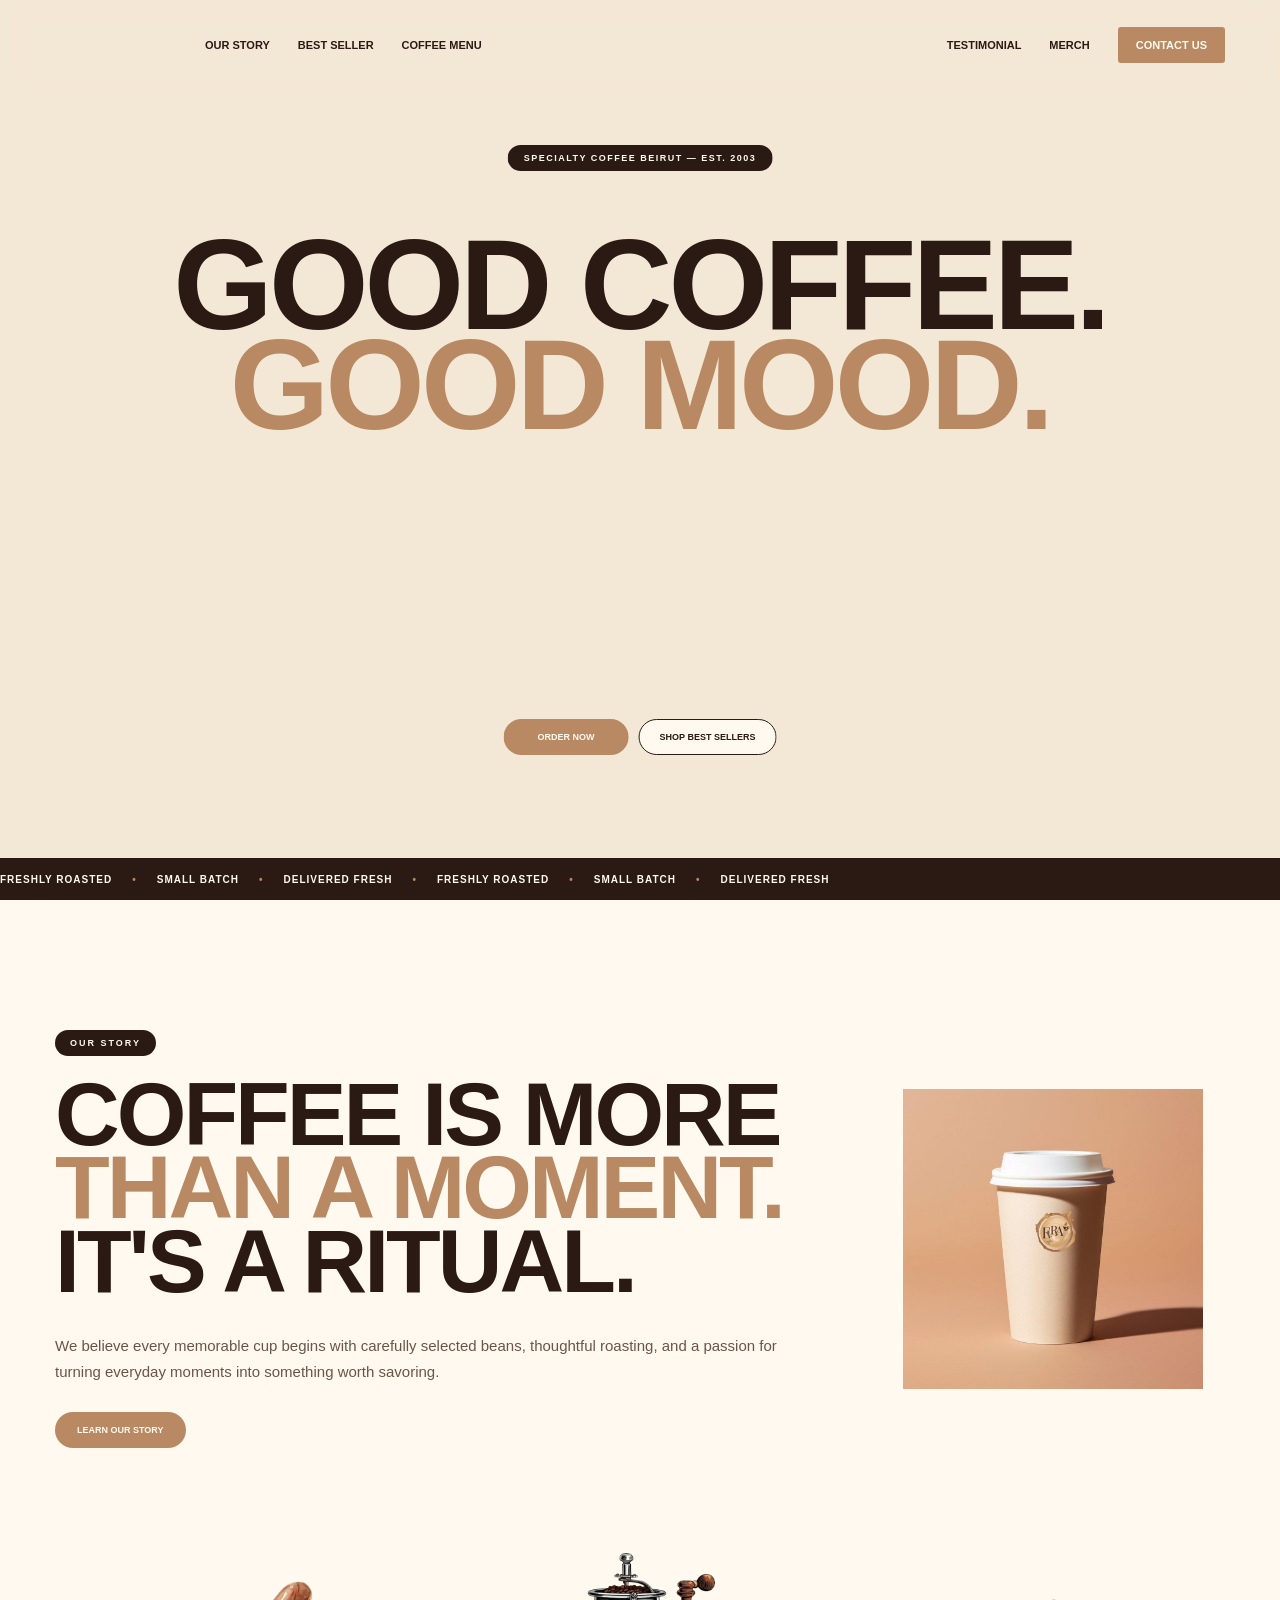
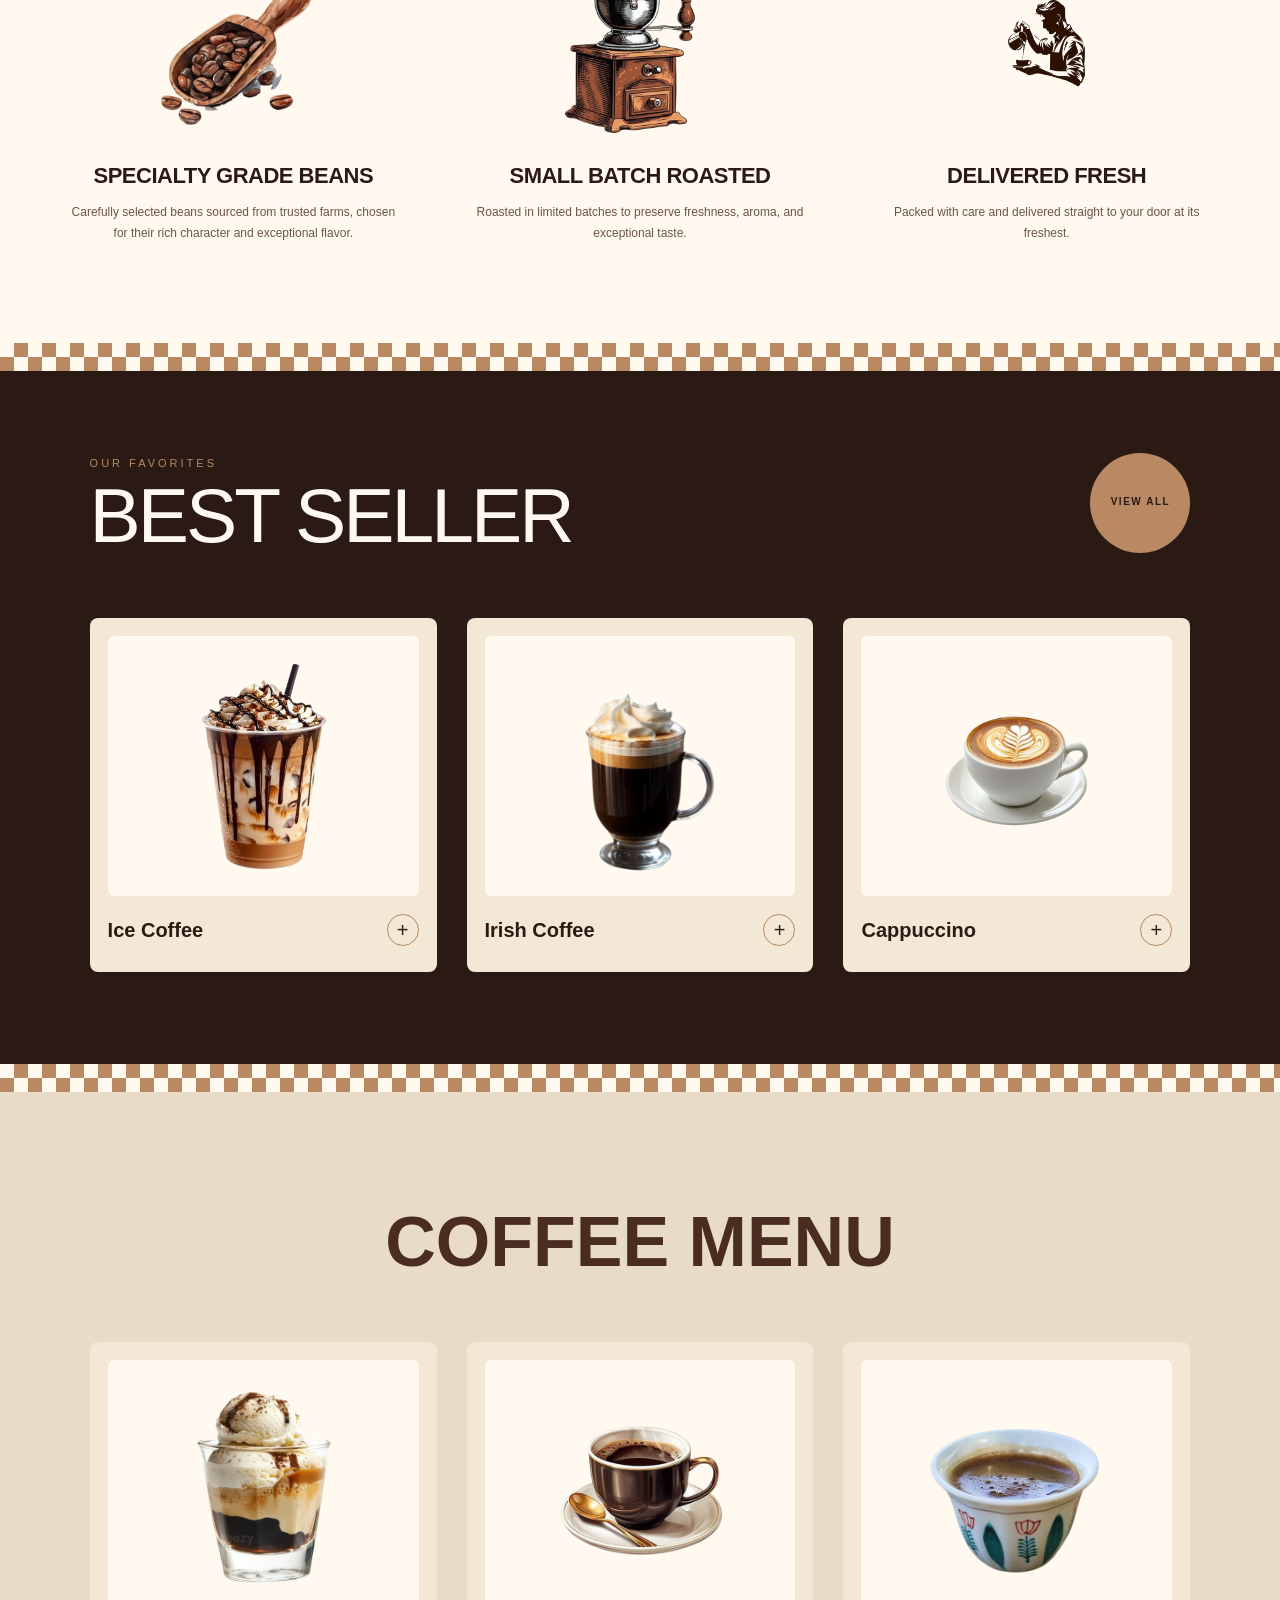
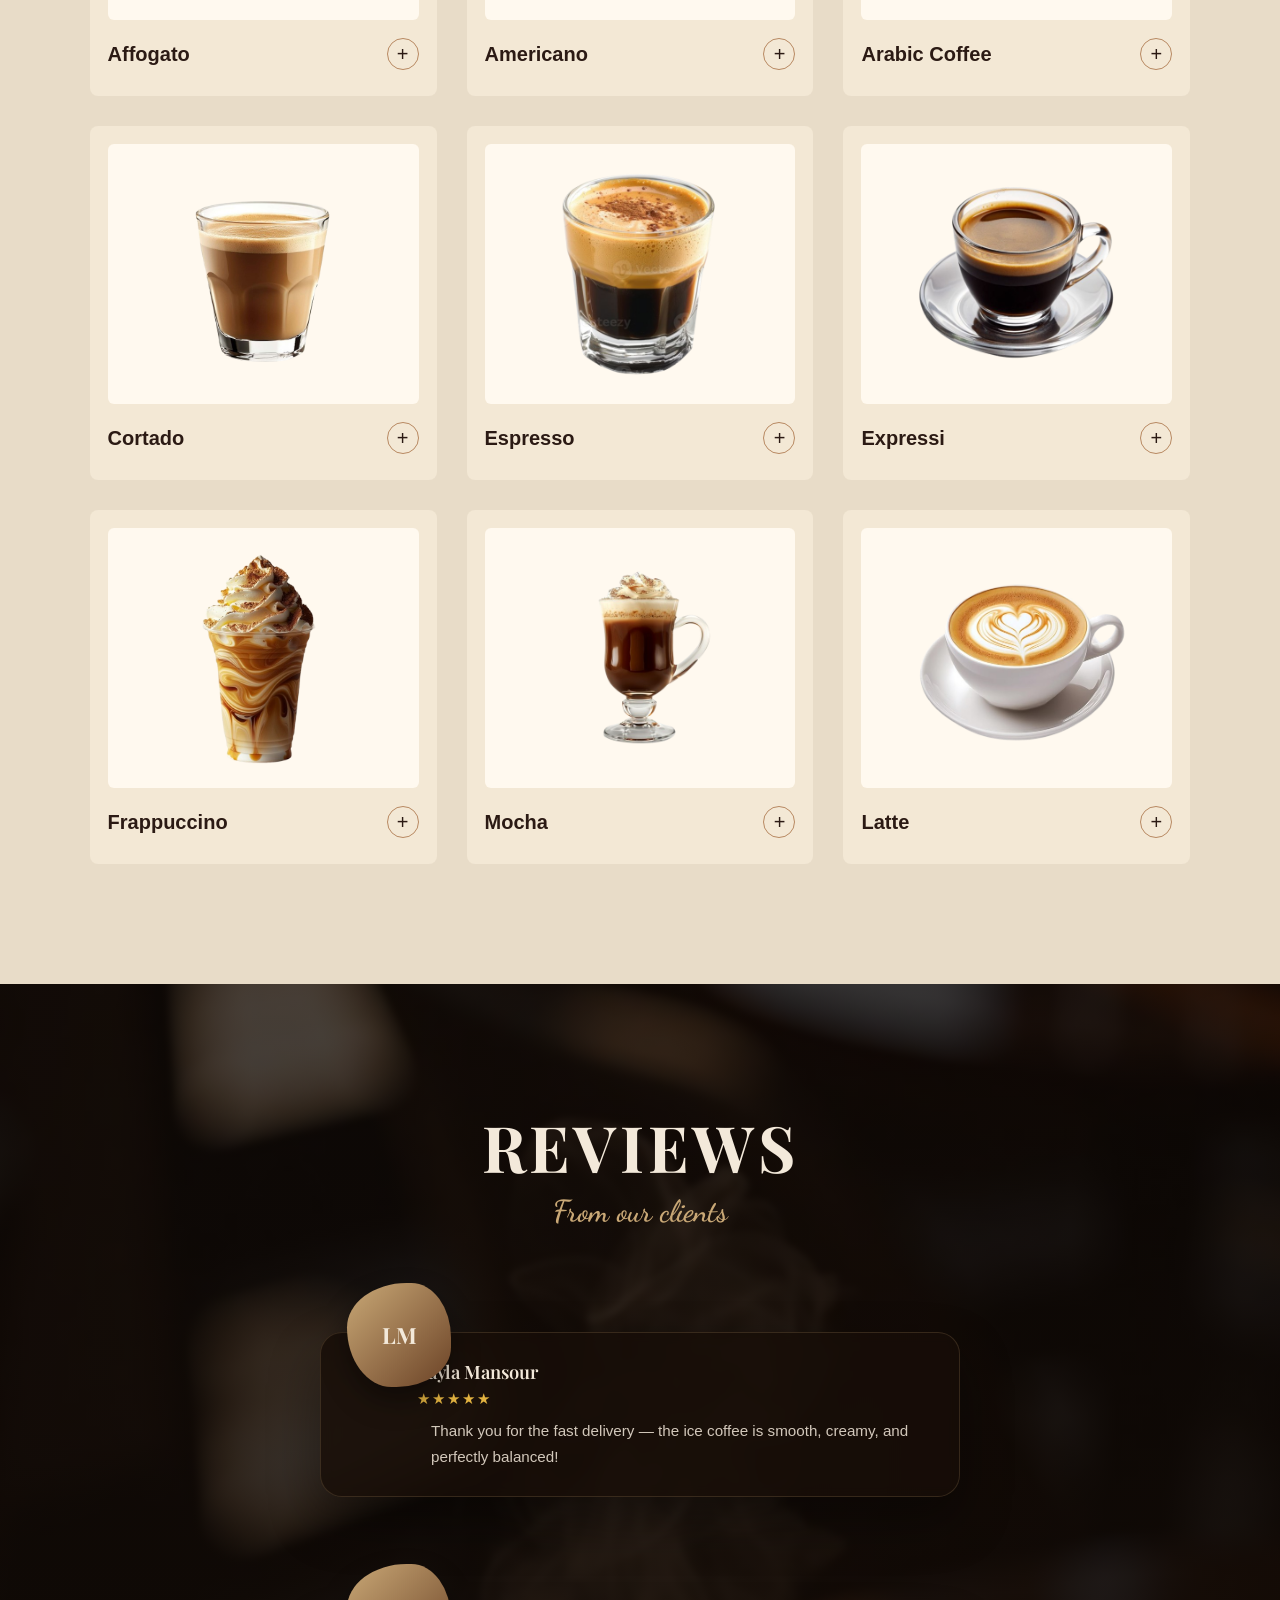
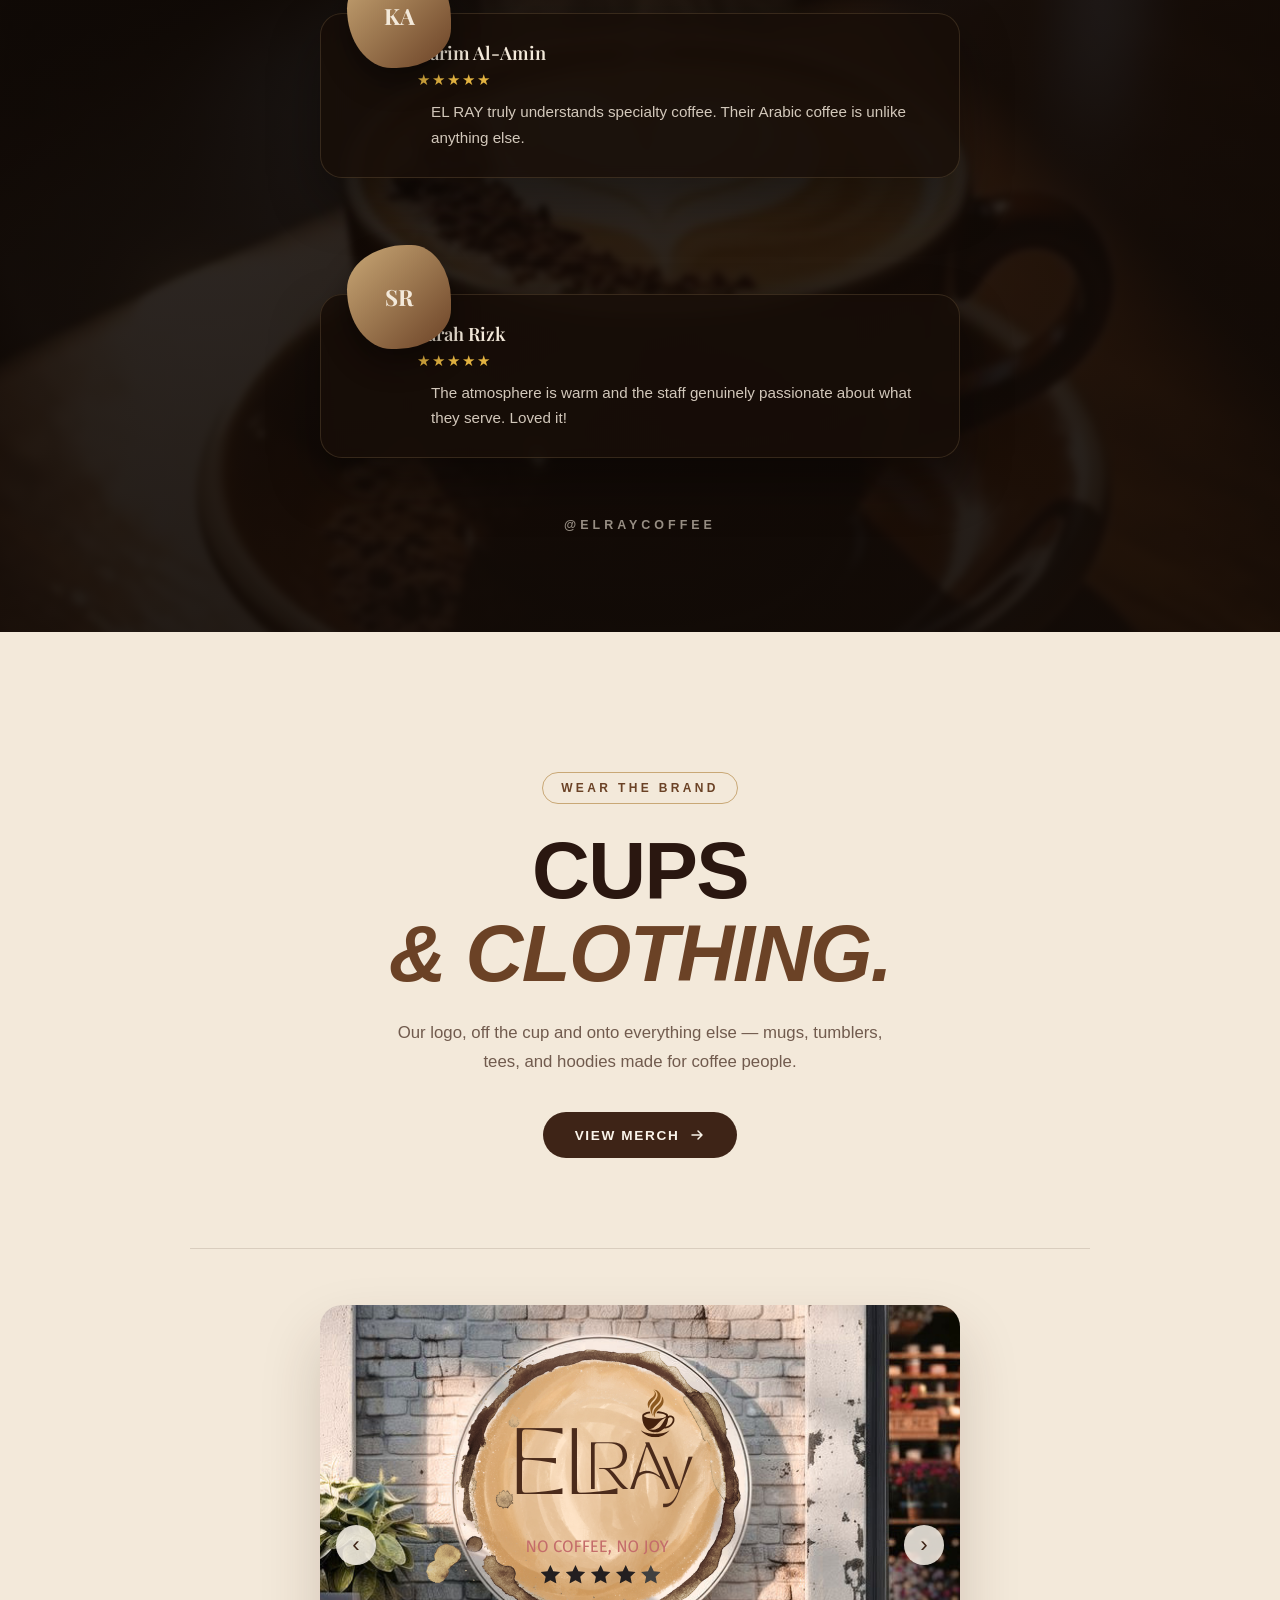
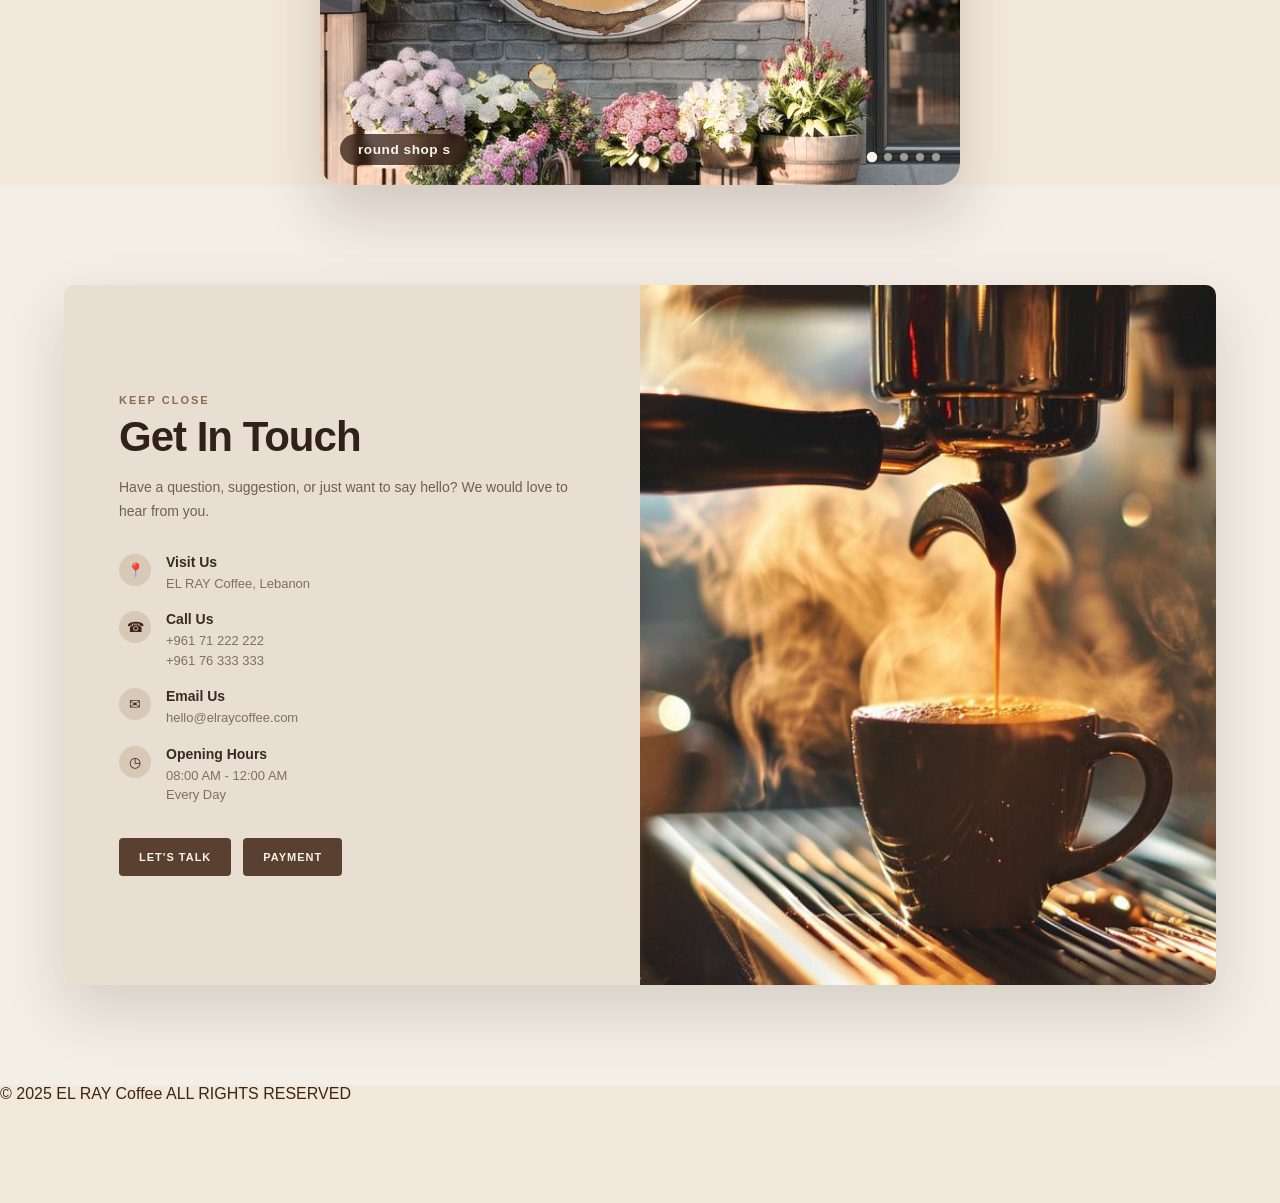
==== commit 34e945fd: "Update coffee image source in index.html" ====
--- a/index.html
+++ b/index.html
@@ -75,7 +75,7 @@
 
         <!-- COFFEE IMAGE -->
         <div class="coffee-wrapper">
-            <img src="../photo/cofferay.png" alt="EL RAy Coffee" class="coffee">
+            <img src="photo/EL RAy.png" alt="EL RAy Coffee" class="coffee">
         </div>
 
         <!-- BUTTONS -->
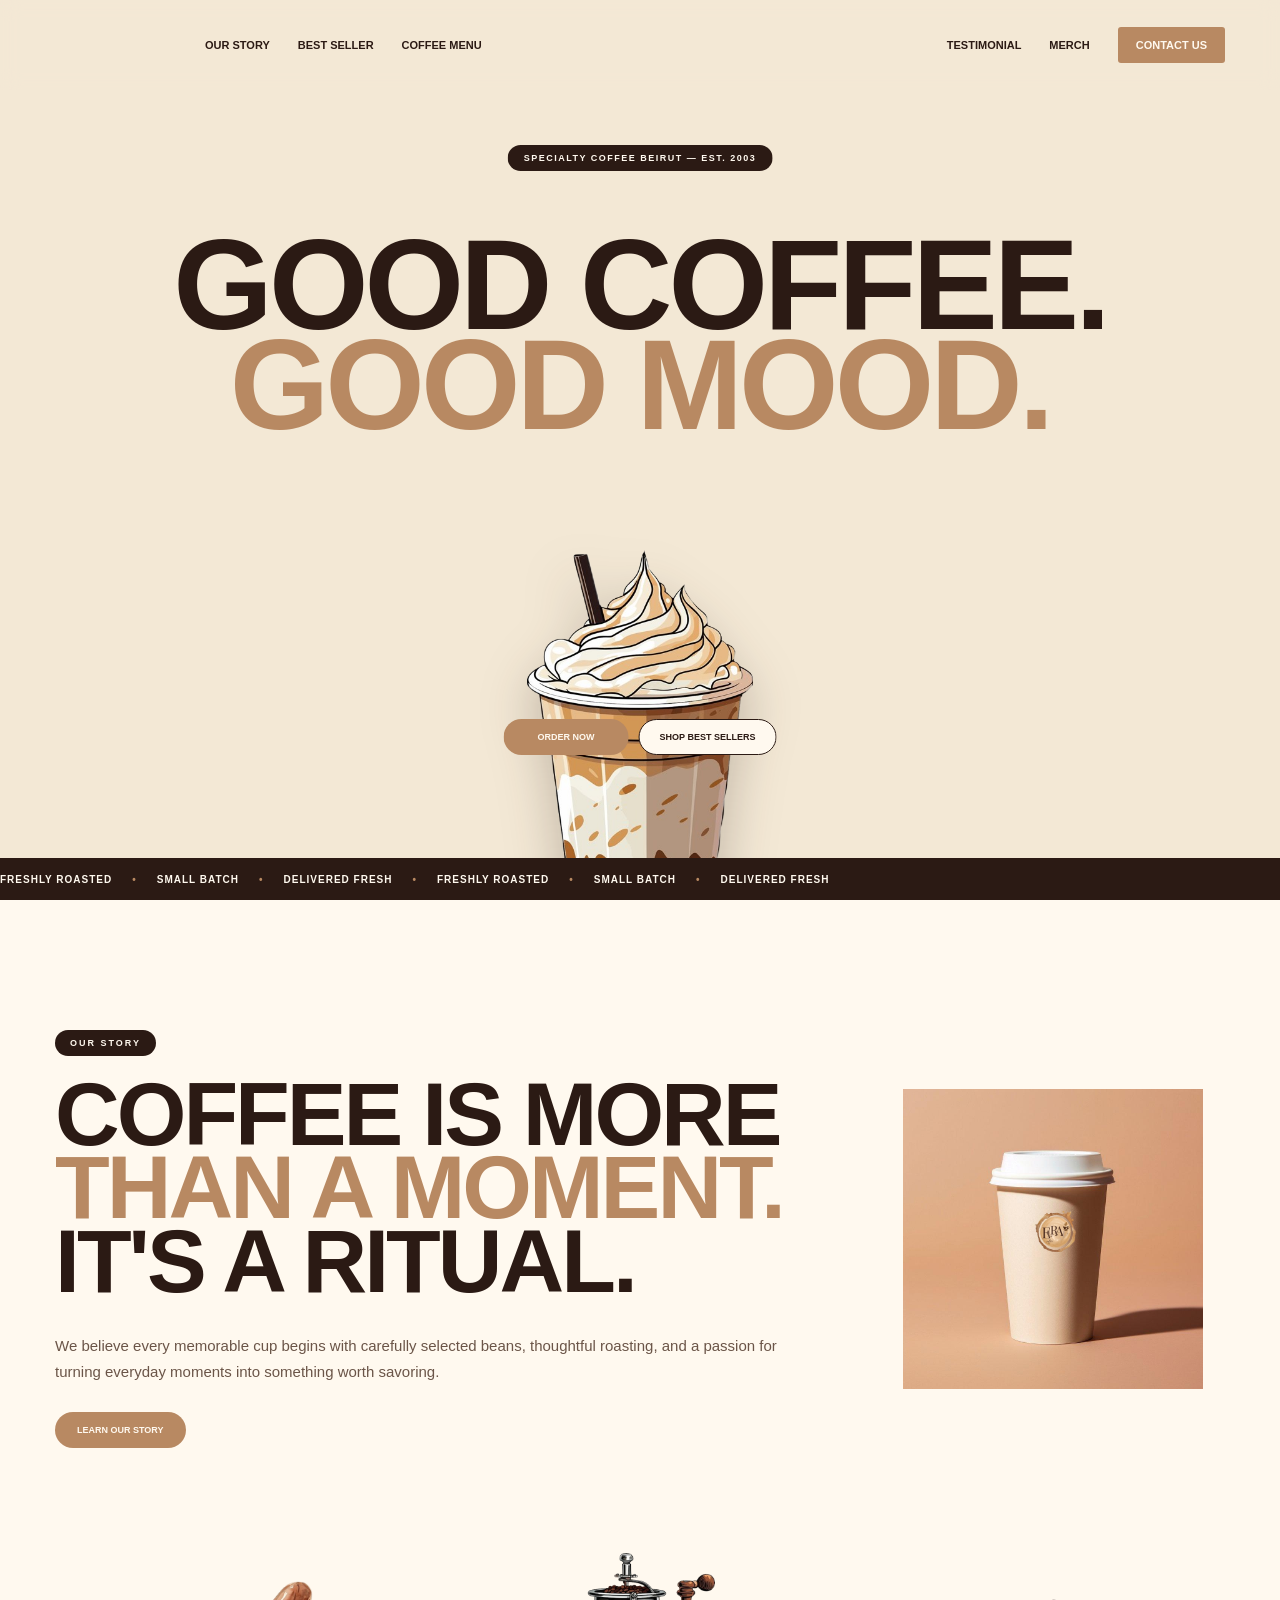
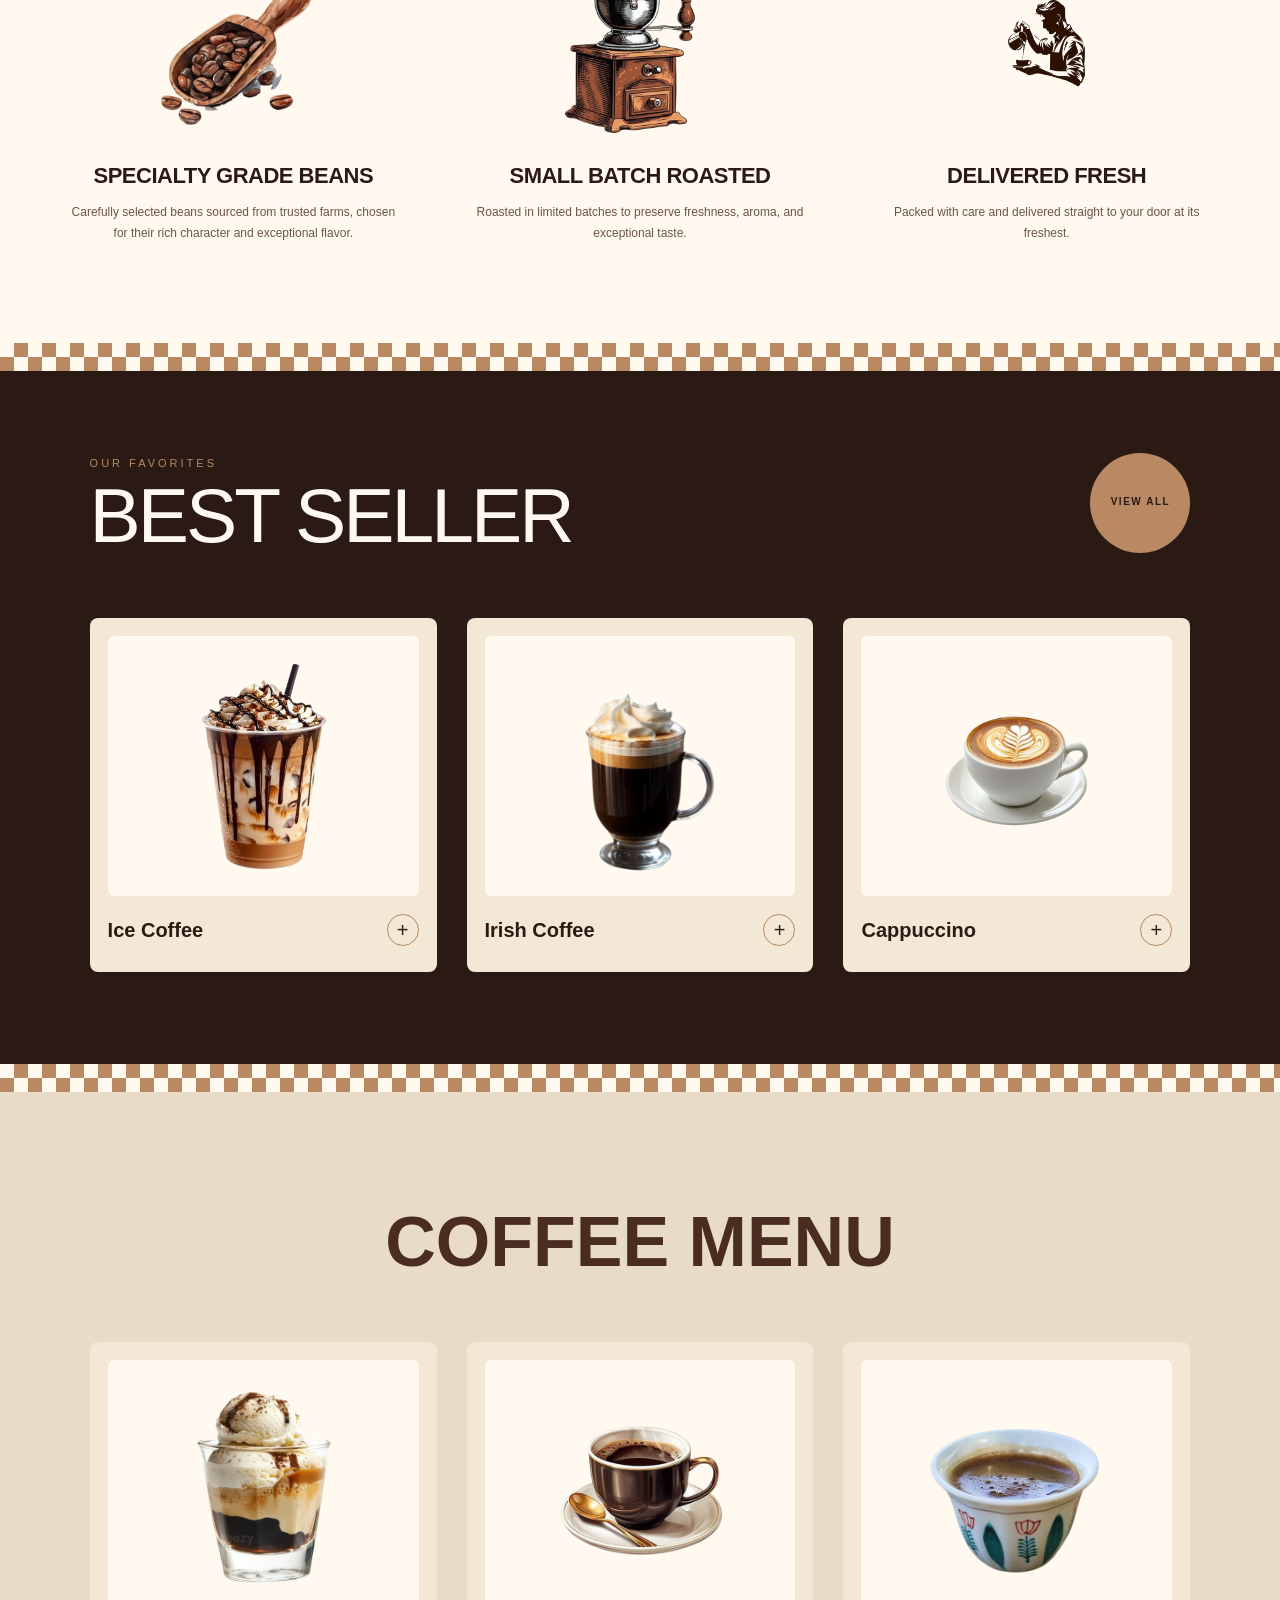
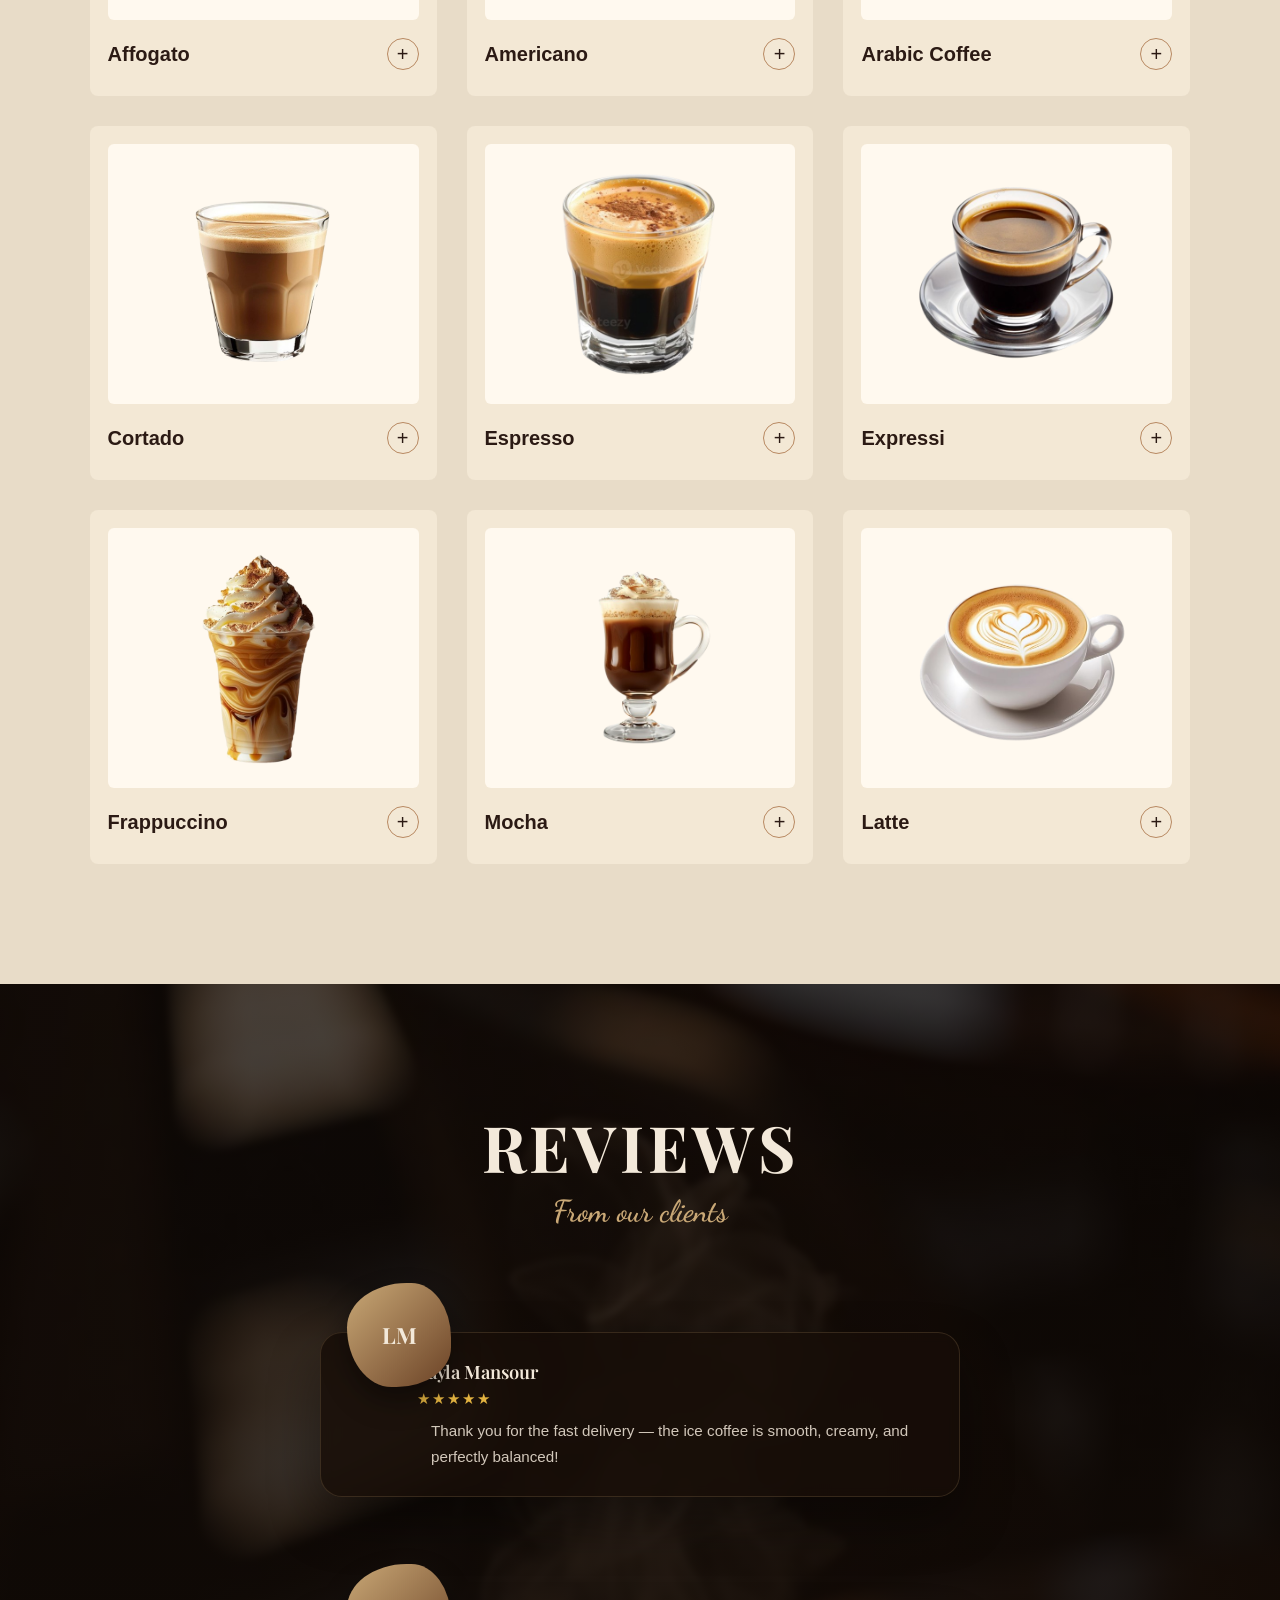
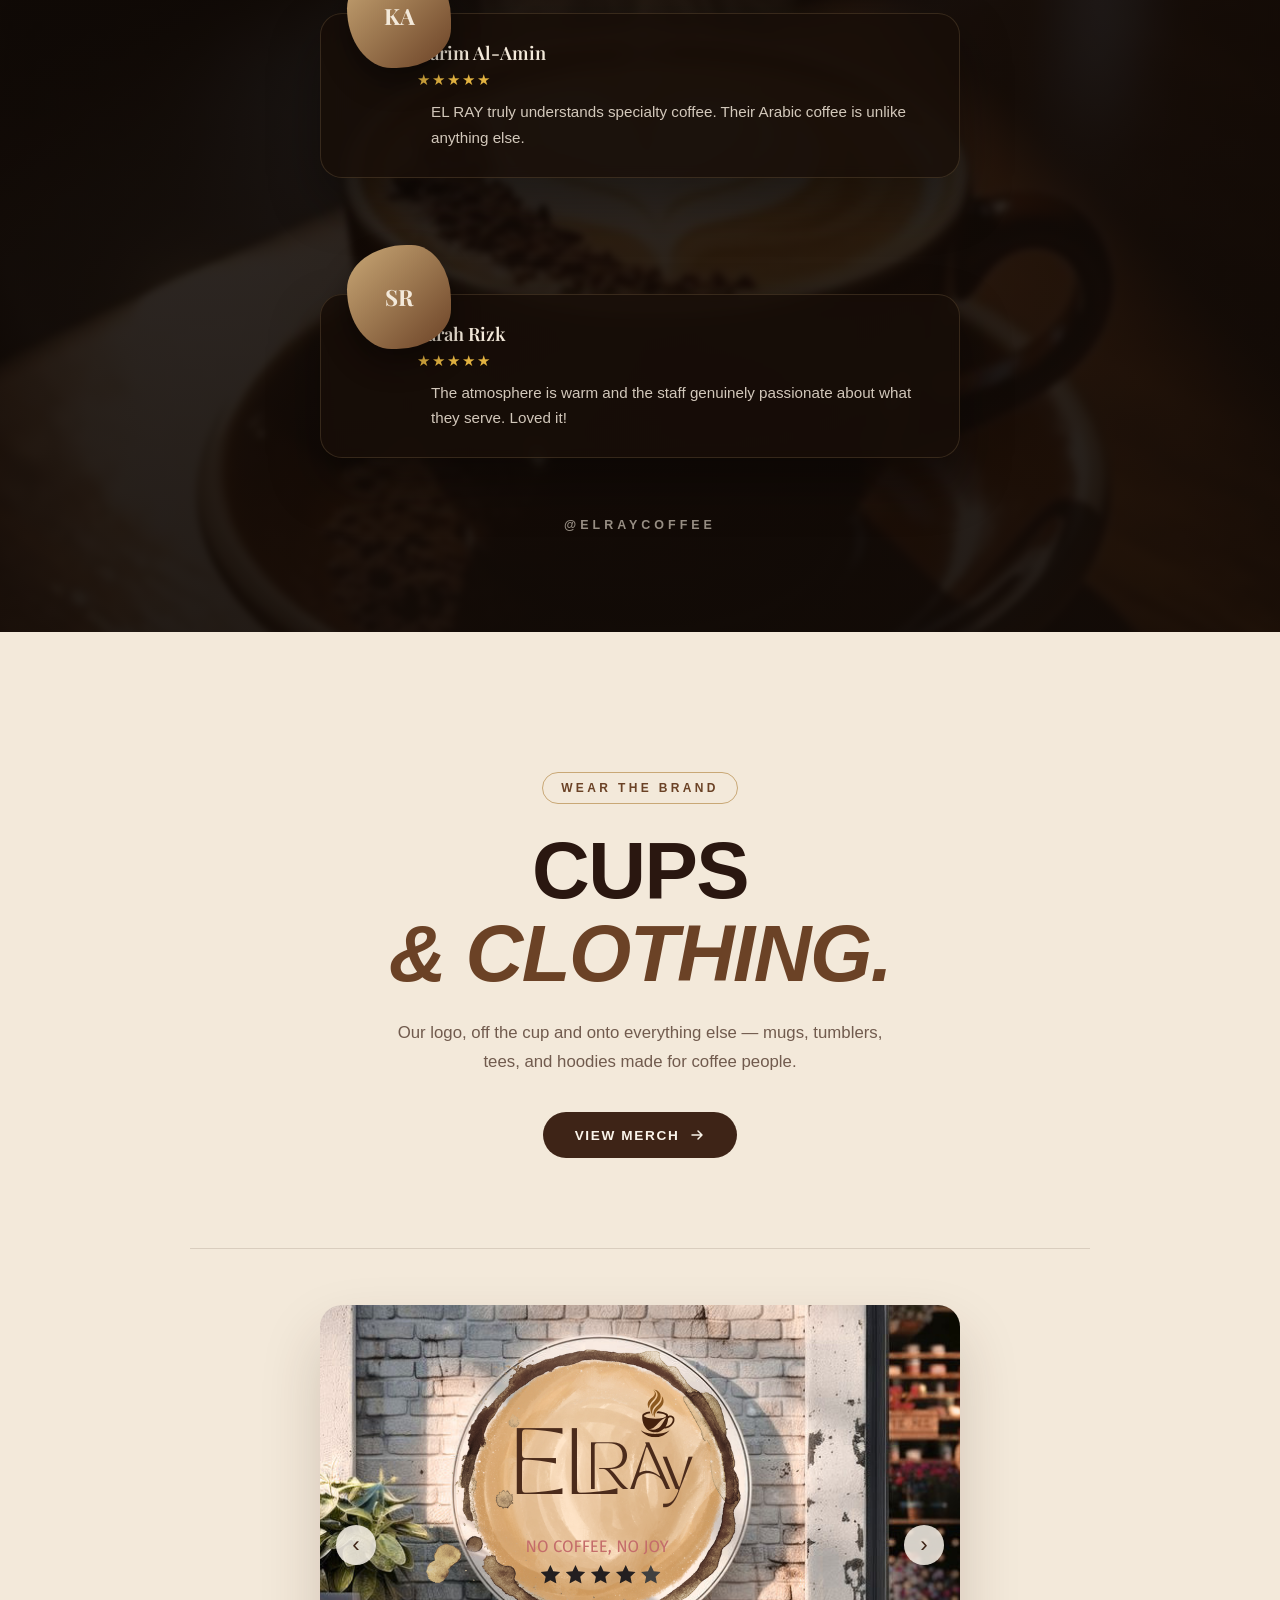
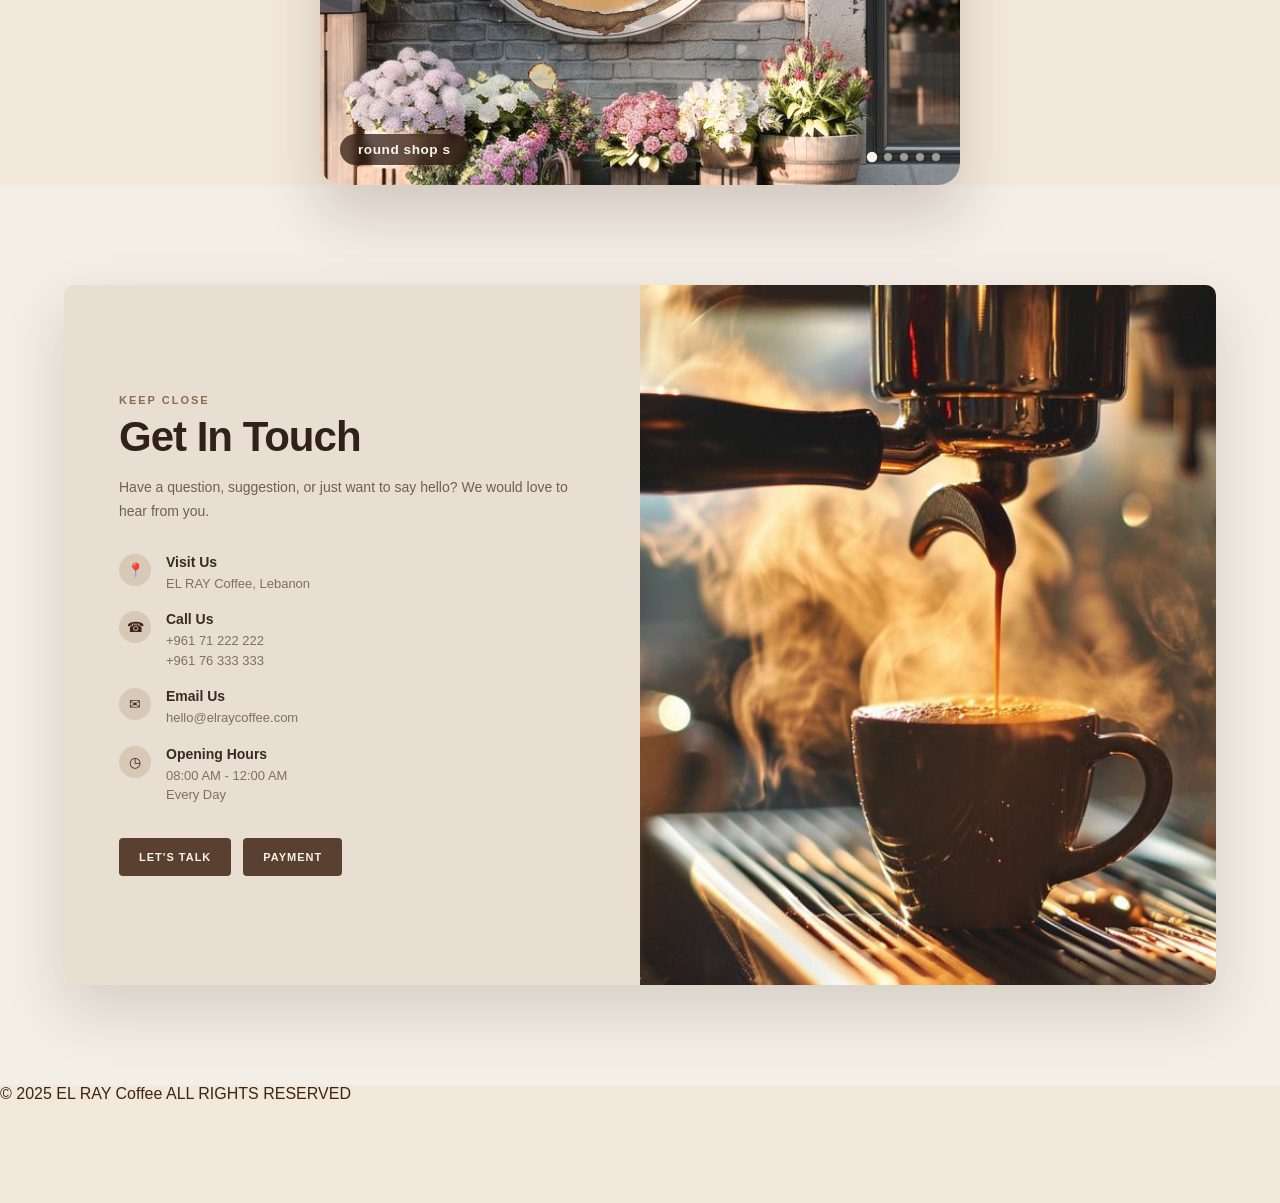
==== commit 63fe855d: "Update EL RAY website" ====
--- a/index.html
+++ b/index.html
@@ -75,7 +75,7 @@
 
         <!-- COFFEE IMAGE -->
         <div class="coffee-wrapper">
-            <img src="photo/EL RAy.png" alt="EL RAy Coffee" class="coffee">
+            <img src="photo/cofferay.png" alt="EL RAy Coffee" class="coffee">
         </div>
 
         <!-- BUTTONS -->
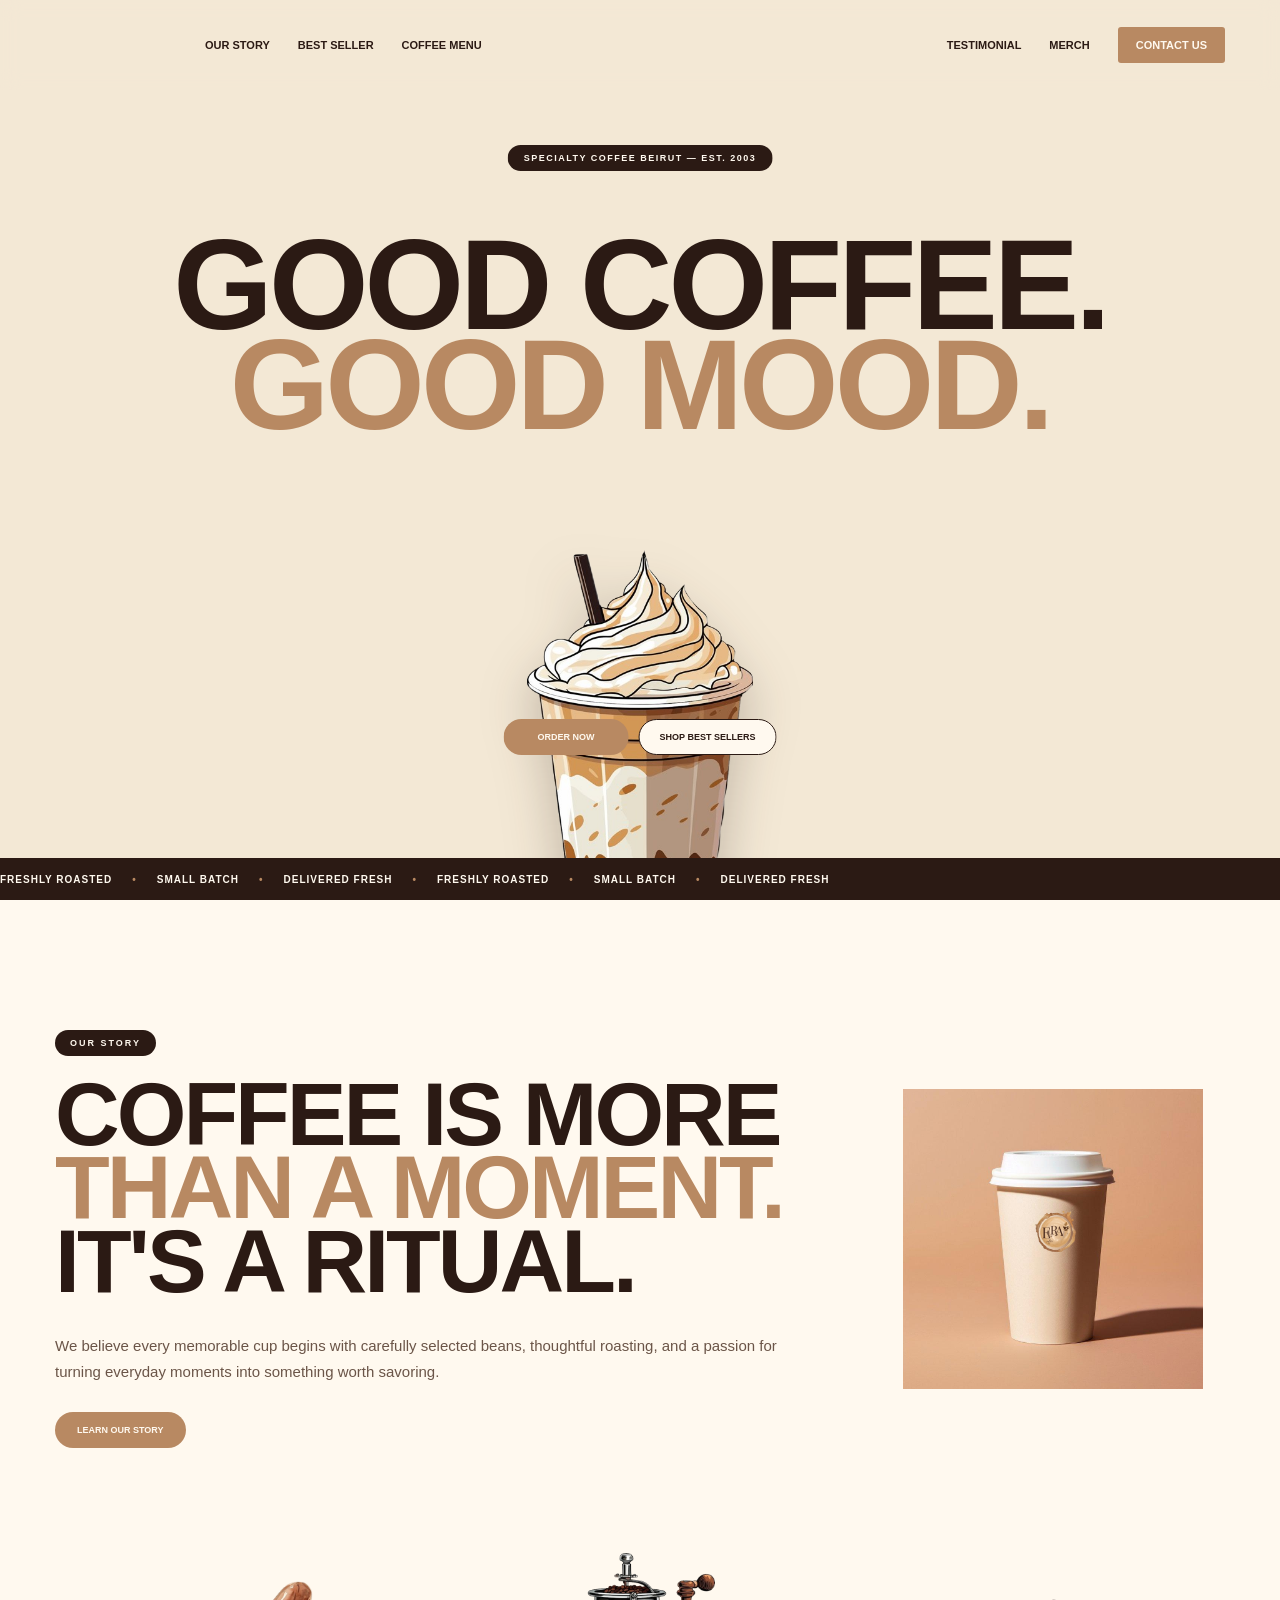
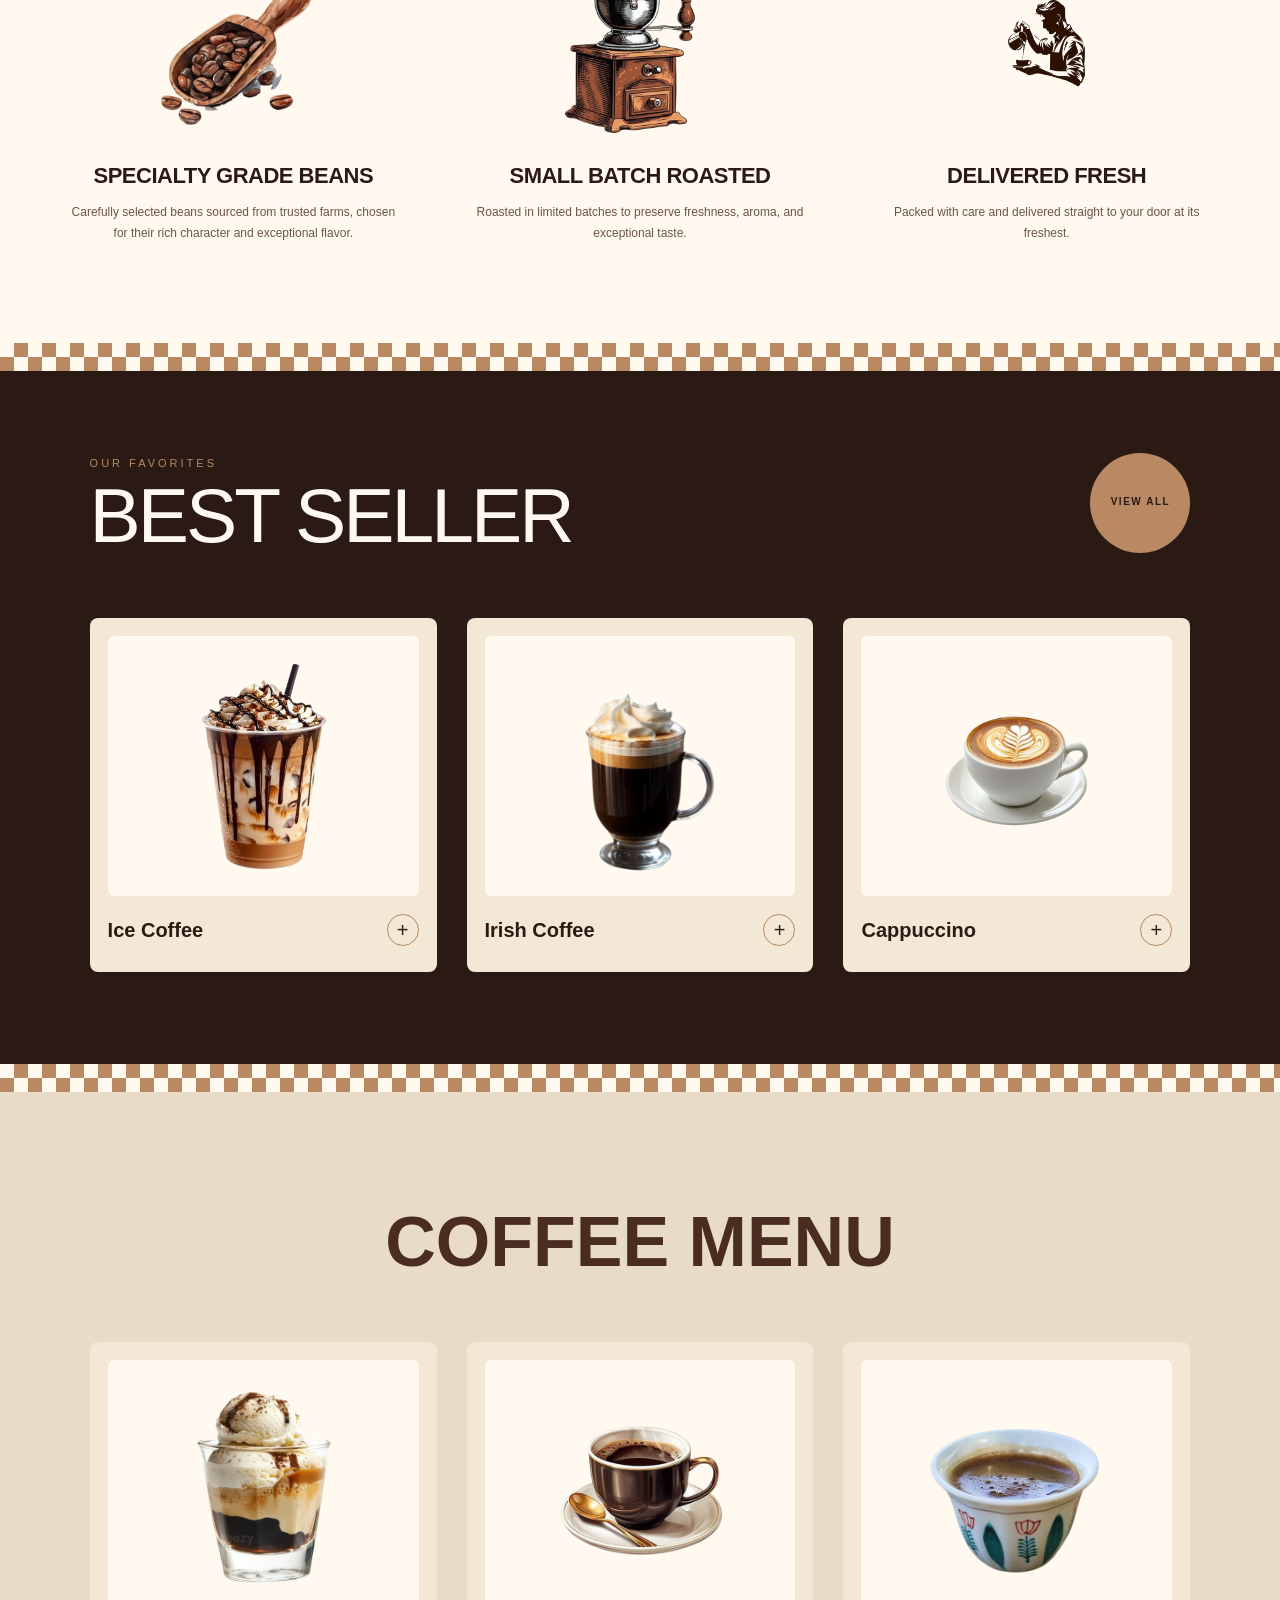
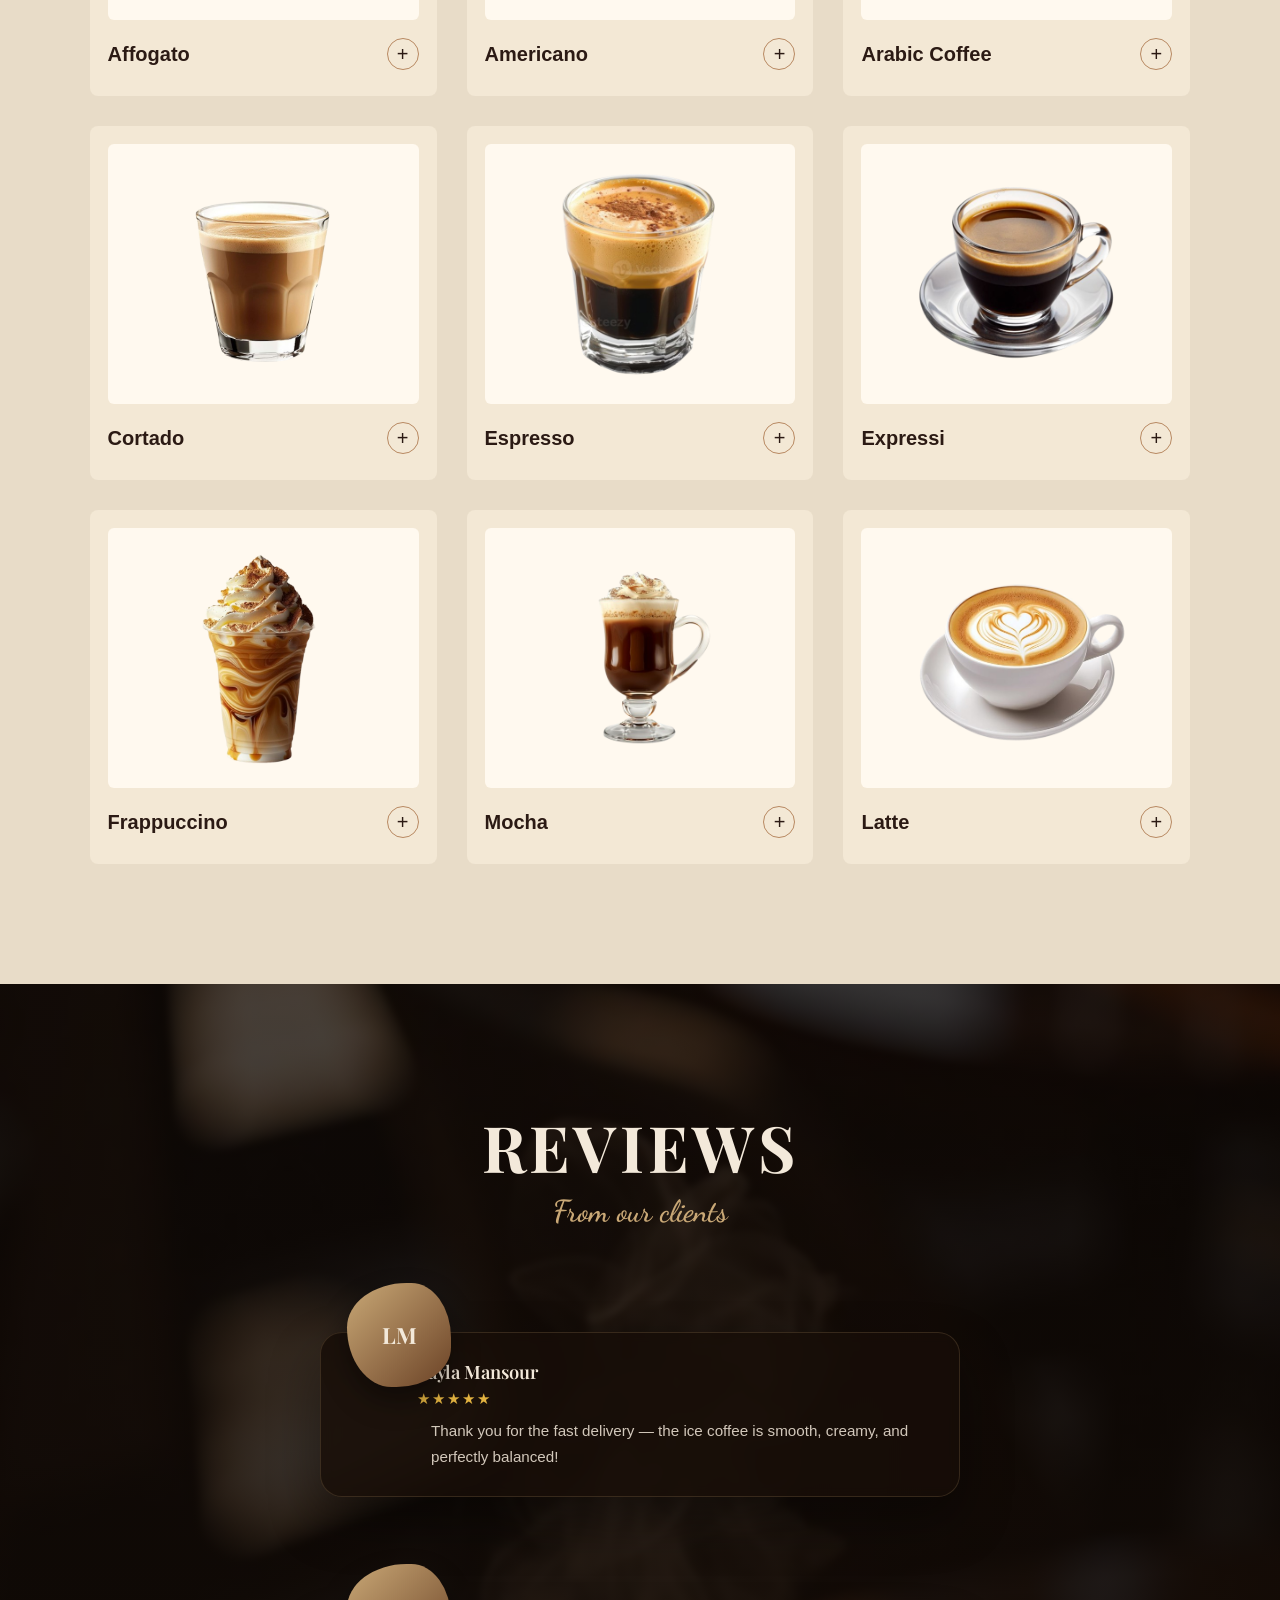
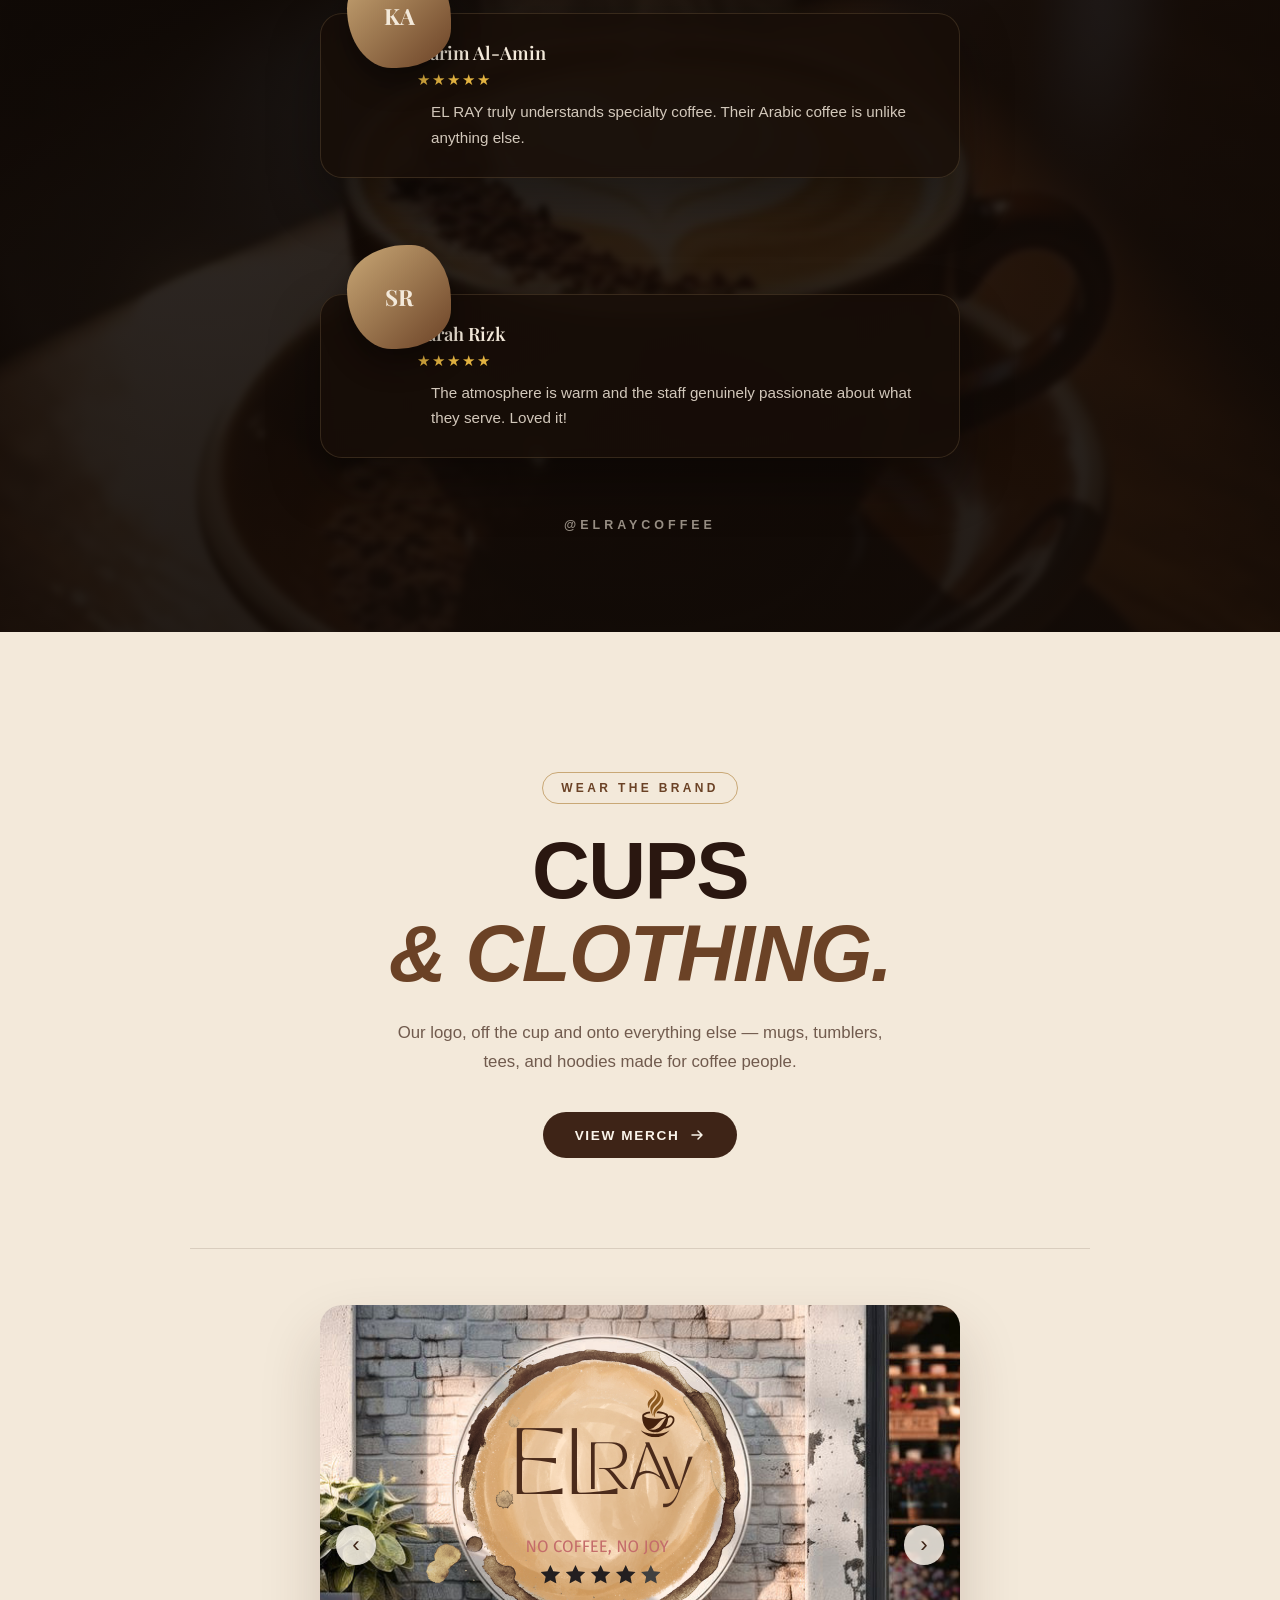
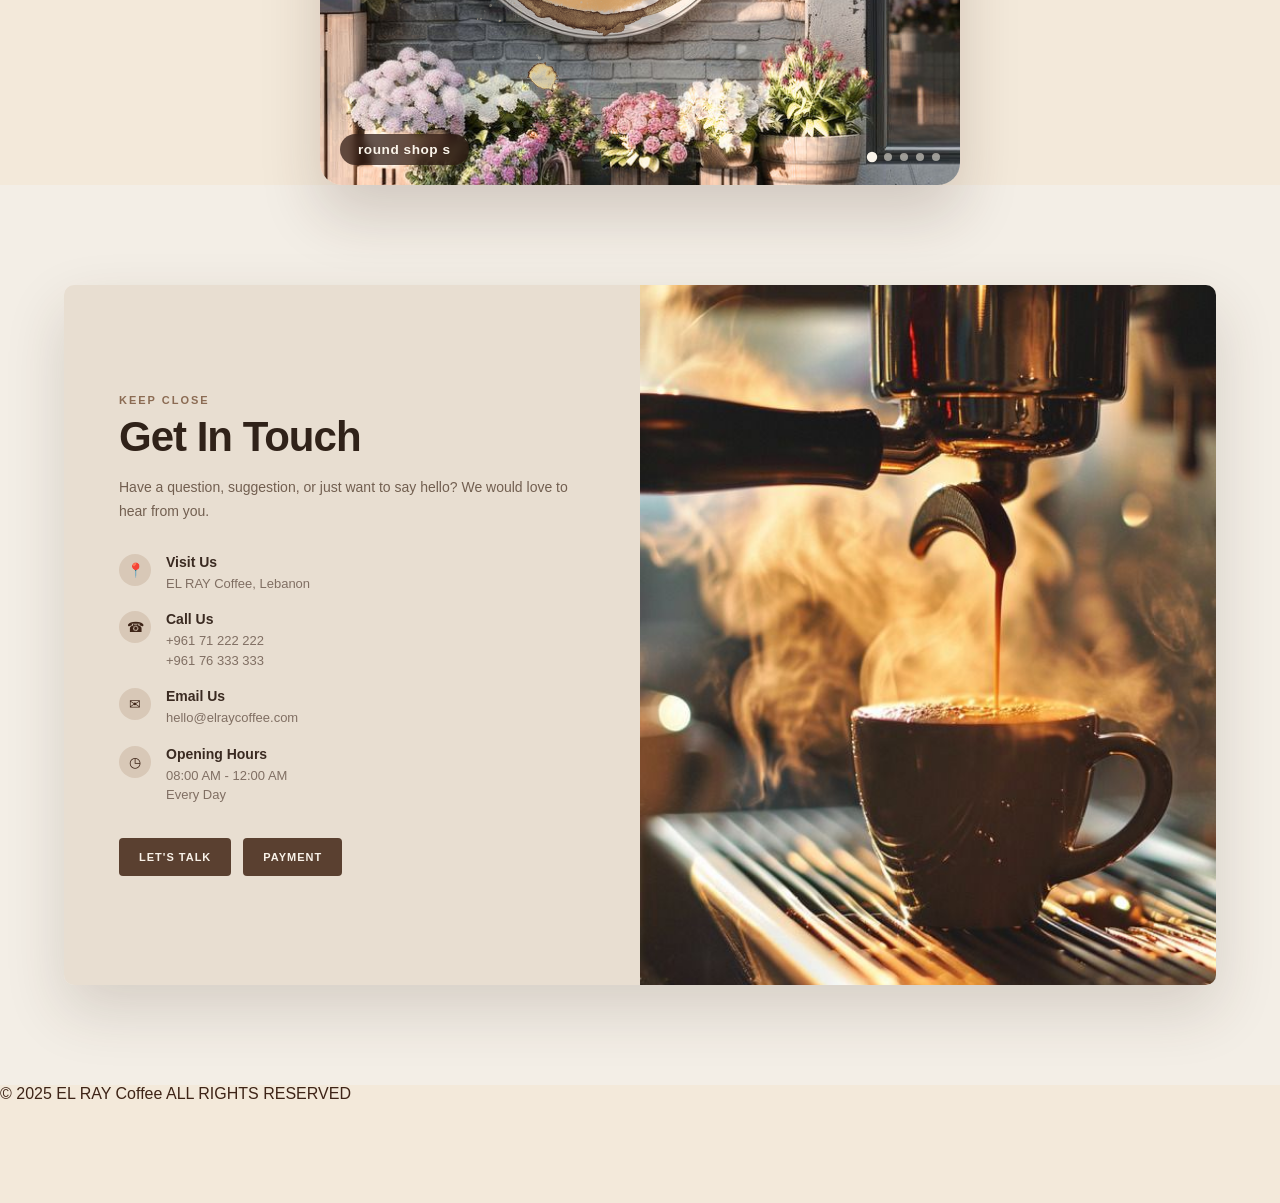
==== commit 76f2d58e: "update el ray website" ====
--- a/index.html
+++ b/index.html
@@ -132,7 +132,7 @@
 
     <!-- EL RAY IMAGE -->
     <div class="story-brand-image story-reveal">
-        <img src="../photo/cup.png" alt="EL RAY">
+        <img src="/photo/cup.png" alt="EL RAY">
     </div>
 
 </div>
@@ -142,7 +142,7 @@
             <!-- CARD 1 -->
             <div class="story-card story-reveal">
                 <div class="story-image">
-                    <img src="../photo/grain.png" alt="Specialty Coffee Beans">
+                    <img src="/photo/grain.png" alt="Specialty Coffee Beans">
                 </div>
                 <h3>SPECIALTY GRADE BEANS</h3>
                 <p>Carefully selected beans sourced from trusted farms, chosen for their rich character and exceptional flavor.</p>
@@ -151,7 +151,7 @@
             <!-- CARD 2 -->
             <div class="story-card story-reveal">
                 <div class="story-image">
-                    <img src="../photo/rosted.png" alt="Coffee Roasting">
+                    <img src="/photo/rosted.png" alt="Coffee Roasting">
                 </div>
                 <h3>SMALL BATCH ROASTED</h3>
                 <p>Roasted in limited batches to preserve freshness, aroma, and exceptional taste.</p>
@@ -160,7 +160,7 @@
             <!-- CARD 3 -->
             <div class="story-card story-reveal">
                 <div class="story-image">
-                    <img src="../photo/hot.png" alt="Fresh Coffee Delivery">
+                    <img src="/photo/hot.png" alt="Fresh Coffee Delivery">
                 </div>
                 <h3>DELIVERED FRESH</h3>
                 <p>Packed with care and delivered straight to your door at its freshest.</p>
@@ -191,7 +191,7 @@
             <!-- PRODUCT 1 -->
             <article class="product-card">
                 <div class="product-image">
-                    <img src="../photo/ice coffe.png" alt="Signature Coffee">
+                    <img src="/photo/ice coffe.png" alt="Signature Coffee">
                 </div>
                 <div class="product-main">
                     <h3>Ice Coffee</h3>
@@ -210,7 +210,7 @@
             <!-- PRODUCT 2 -->
             <article class="product-card">
                 <div class="product-image">
-                    <img src="../photo/irish.png" alt="Beirut Blend">
+                    <img src="/photo/irish.png" alt="Beirut Blend">
                 </div>
                 <div class="product-main">
                     <h3>Irish Coffee</h3>
@@ -229,7 +229,7 @@
             <!-- PRODUCT 3 -->
             <article class="product-card">
                 <div class="product-image">
-                    <img src="../photo/cappuccino.png" alt="House Roast">
+                    <img src="/photo/cappuccino.png" alt="House Roast">
                 </div>
                 <div class="product-main">
                     <h3>Cappuccino</h3>
@@ -261,7 +261,7 @@
             <!-- PRODUCT 4 -->
             <article class="product-card">
                 <div class="product-image">
-                    <img src="../photo/affogato.png" alt="Affogato">
+                    <img src="/photo/affogato.png" alt="Affogato">
                 </div>
 
                 <div class="product-main">
@@ -284,7 +284,7 @@
             <!-- PRODUCT 5 -->
             <article class="product-card">
                 <div class="product-image">
-                    <img src="../photo/americano.png" alt="Americano">
+                    <img src="/photo/americano.png" alt="Americano">
                 </div>
 
                 <div class="product-main">
@@ -307,7 +307,7 @@
             <!-- PRODUCT 6 -->
             <article class="product-card">
                 <div class="product-image">
-                    <img src="../photo/arabic.png" alt="Arabic Coffee">
+                    <img src="/photo/arabic.png" alt="Arabic Coffee">
                 </div>
 
                 <div class="product-main">
@@ -330,7 +330,7 @@
             <!-- PRODUCT 7 -->
             <article class="product-card">
                 <div class="product-image">
-                    <img src="../photo/cortado.png" alt="Cortado">
+                    <img src="/photo/cortado.png" alt="Cortado">
                 </div>
 
                 <div class="product-main">
@@ -353,7 +353,7 @@
             <!-- PRODUCT 8 -->
             <article class="product-card">
                 <div class="product-image">
-                    <img src="../photo/esspresso.png" alt="Espresso">
+                    <img src="/photo/esspresso.png" alt="Espresso">
                 </div>
 
                 <div class="product-main">
@@ -376,7 +376,7 @@
             <!-- PRODUCT 9 -->
             <article class="product-card">
                 <div class="product-image">
-                    <img src="../photo/expresso.png" alt="Expressi">
+                    <img src="photo/expresso.png" alt="Expressi">
                 </div>
 
                 <div class="product-main">
@@ -399,7 +399,7 @@
             <!-- PRODUCT 10 -->
             <article class="product-card">
                 <div class="product-image">
-                    <img src="../photo/frapuccino.png" alt="Frappuccino">
+                    <img src="/photo/frapuccino.png" alt="Frappuccino">
                 </div>
 
                 <div class="product-main">
@@ -422,7 +422,7 @@
             <!-- PRODUCT 11 -->
             <article class="product-card">
                 <div class="product-image">
-                    <img src="../photo/mocha.png" alt="Mocha">
+                    <img src="/photo/mocha.png" alt="Mocha">
                 </div>
 
                 <div class="product-main">
@@ -445,7 +445,7 @@
             <!-- PRODUCT 12 -->
             <article class="product-card">
                 <div class="product-image">
-                    <img src="../photo/latte.png" alt="Latte">
+                    <img src="/photo/latte.png" alt="Latte">
                 </div>
 
                 <div class="product-main">
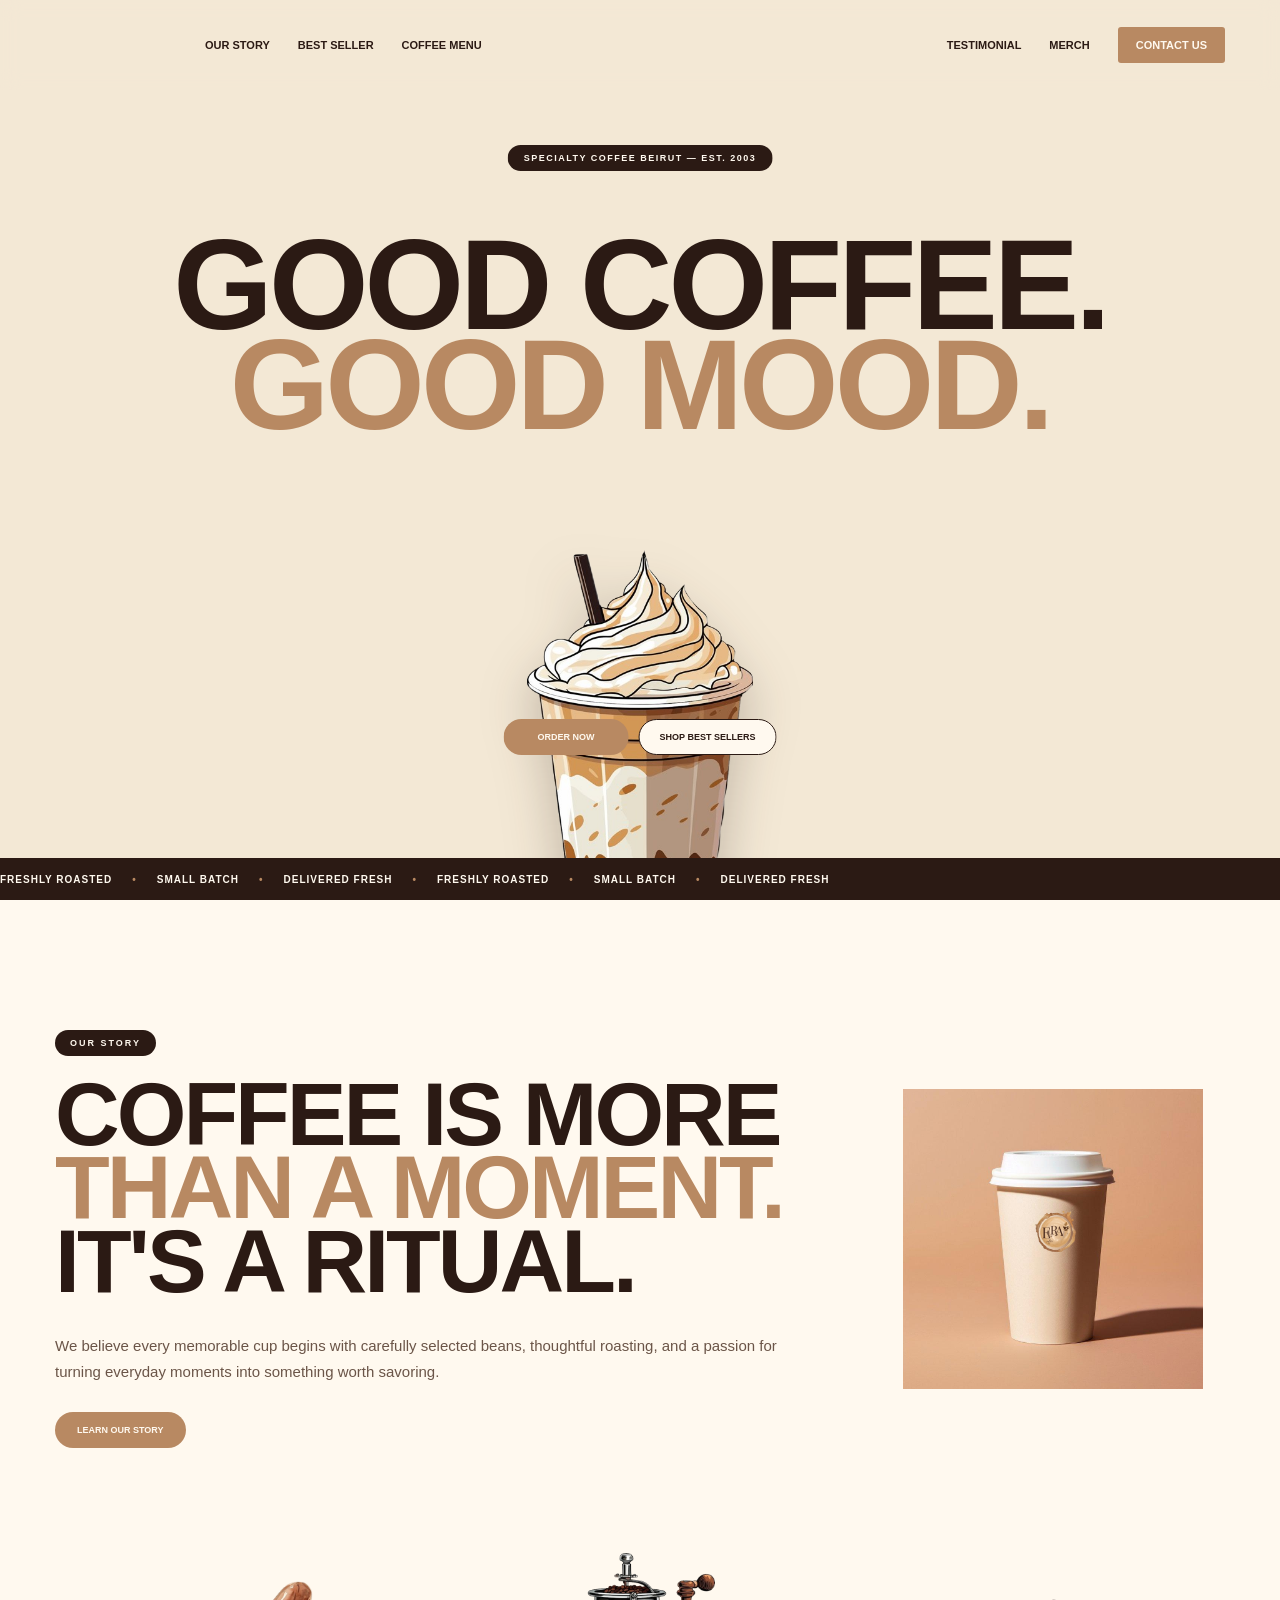
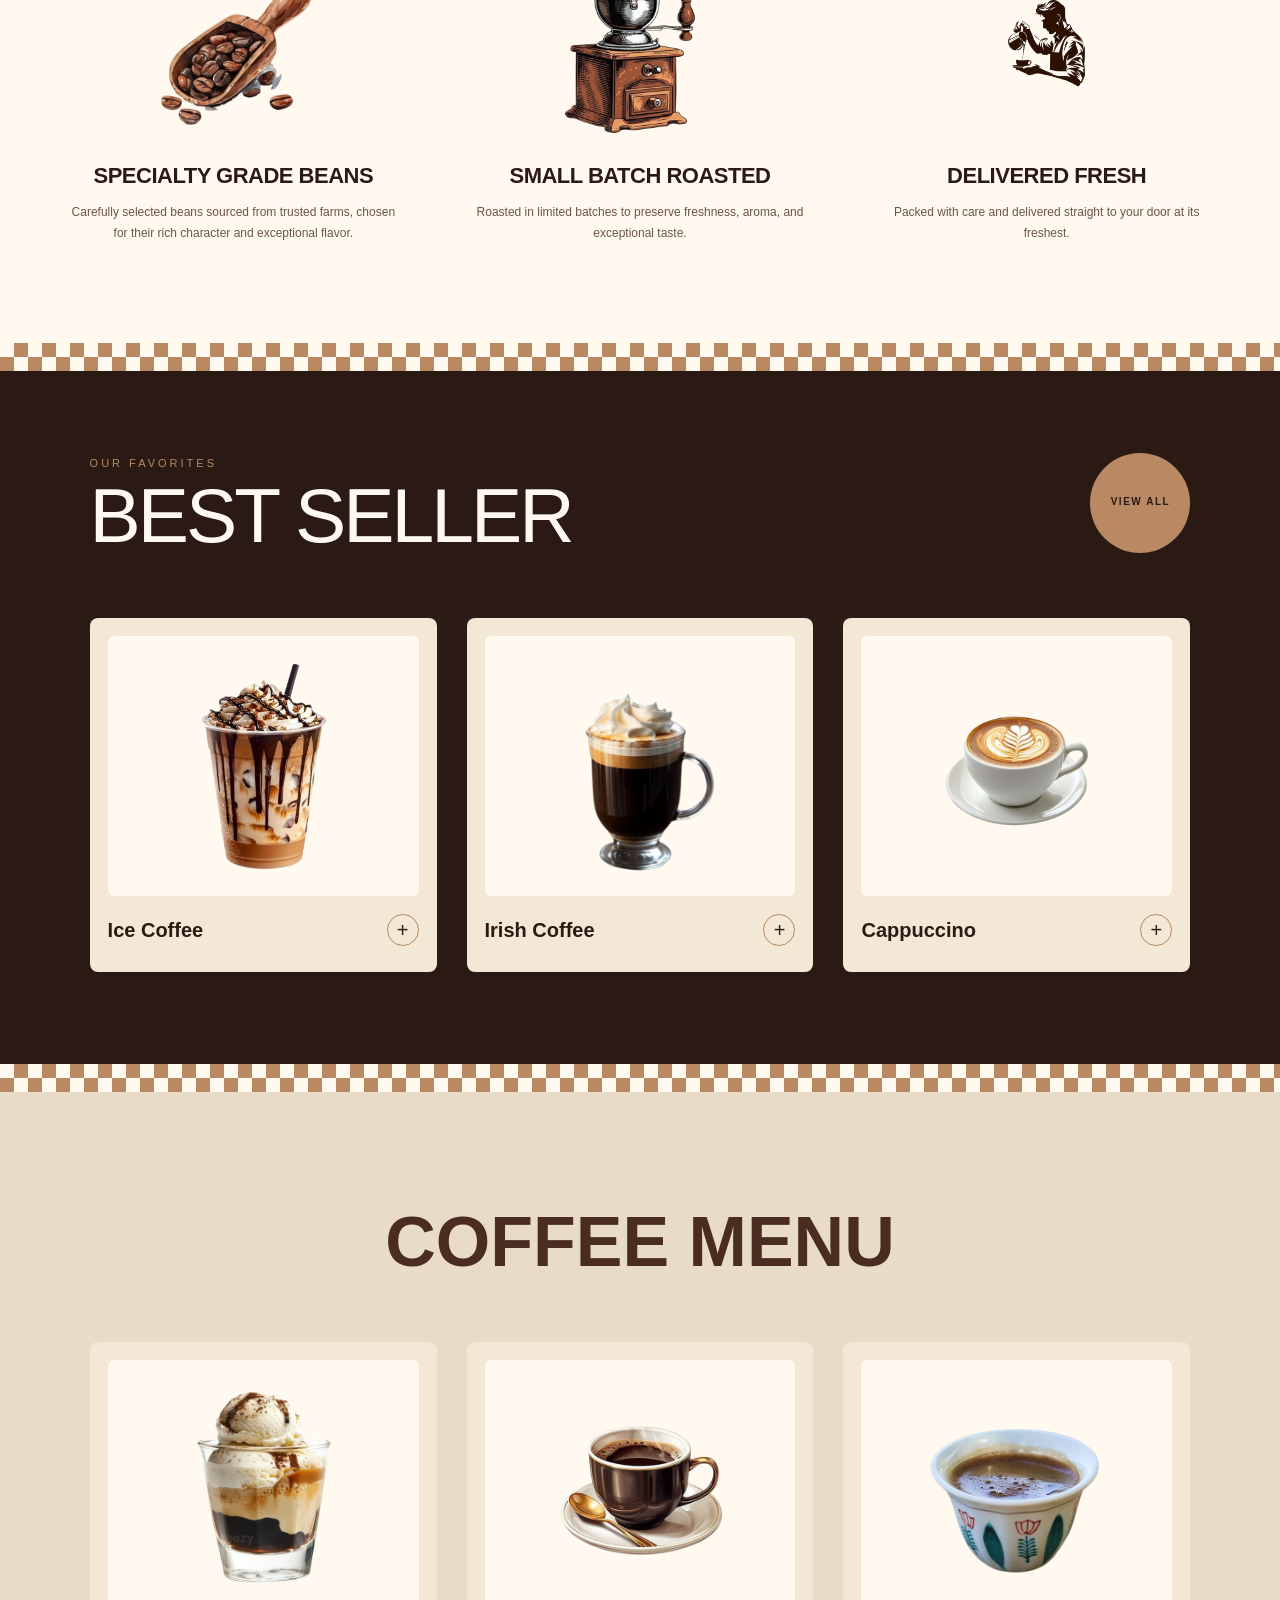
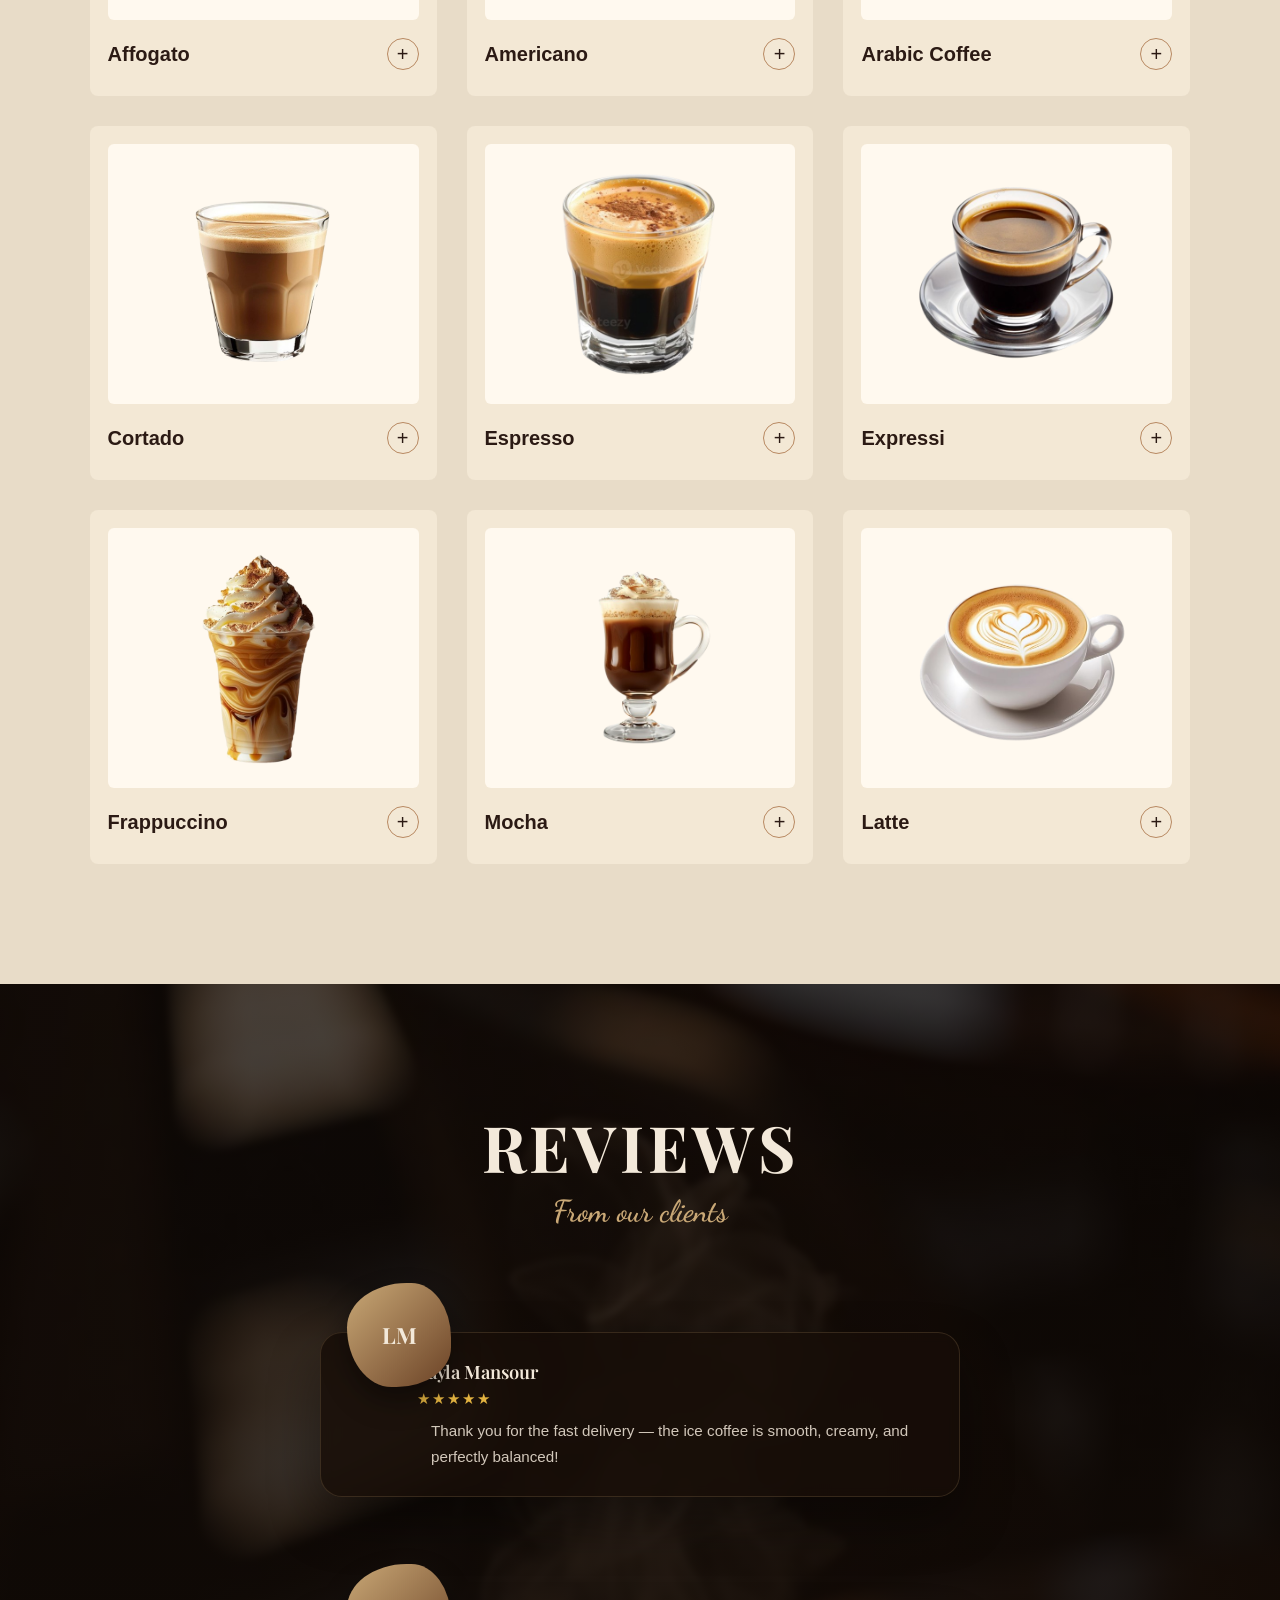
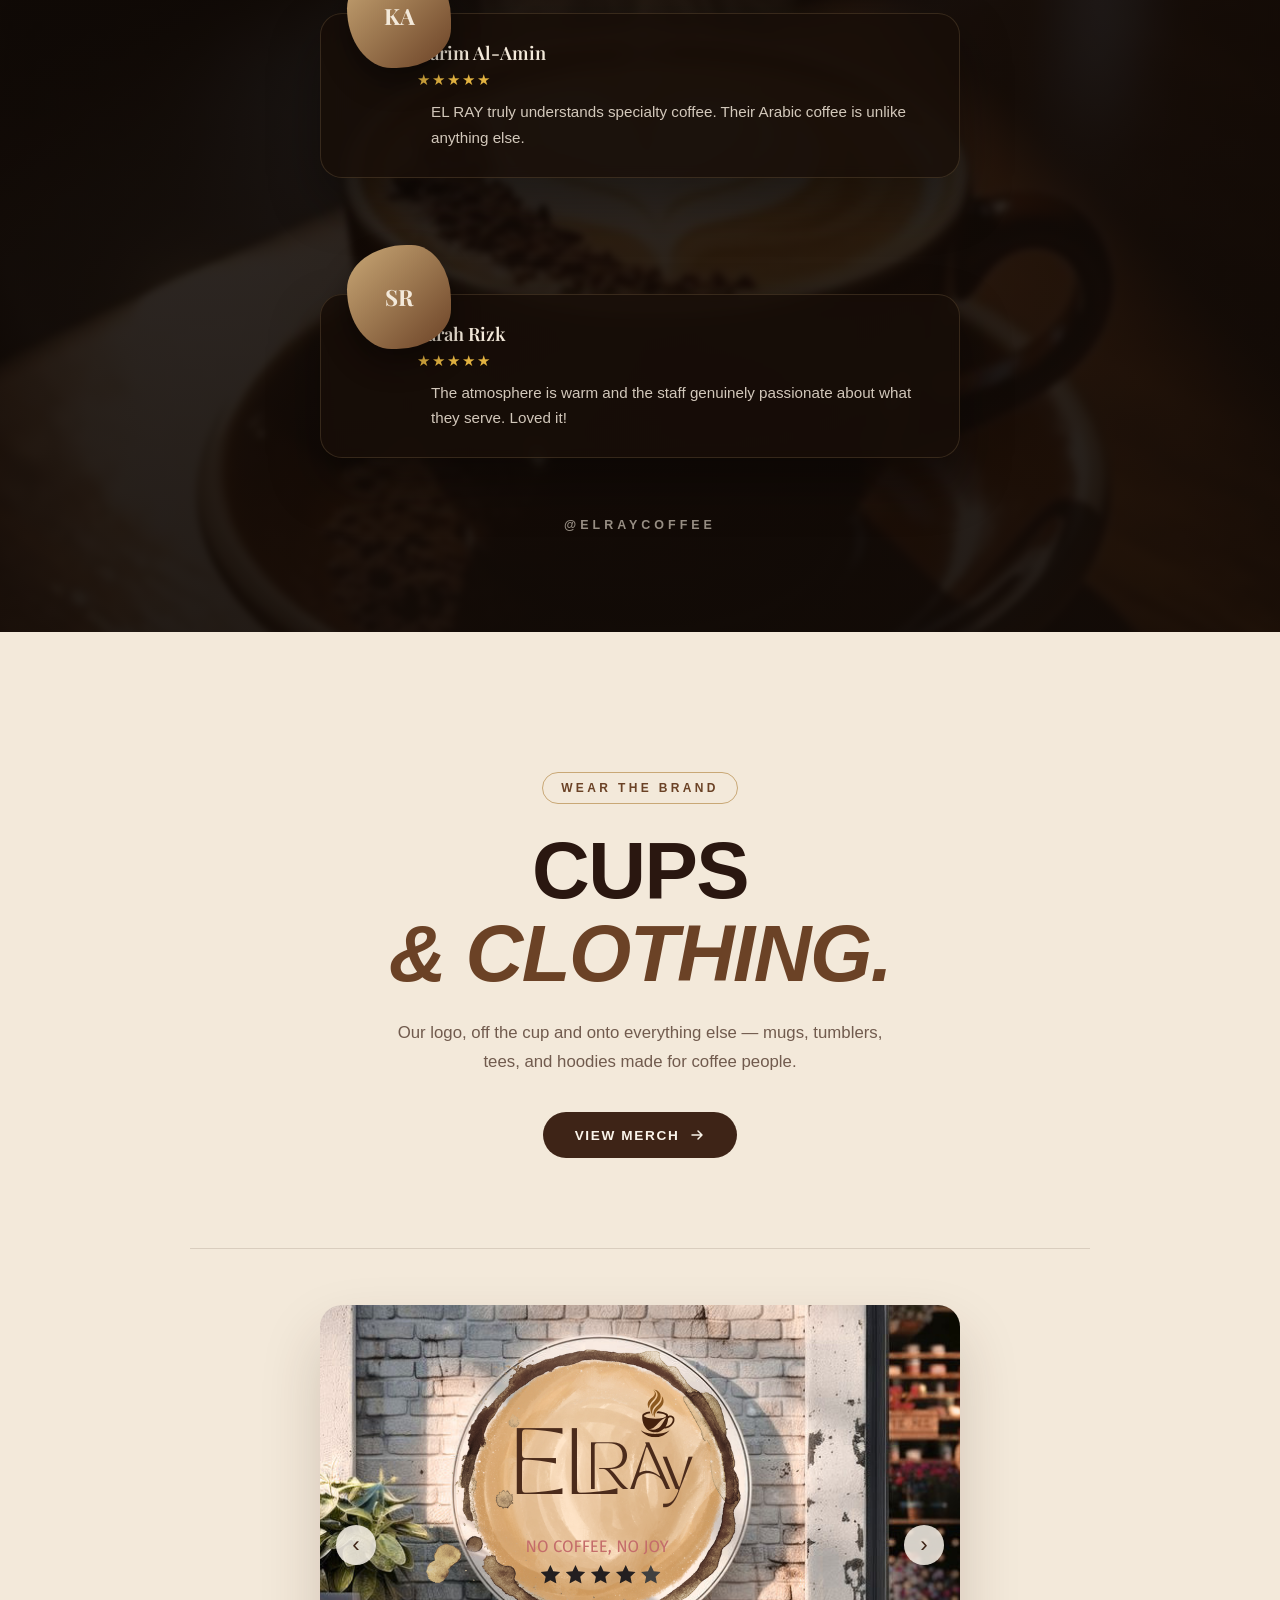
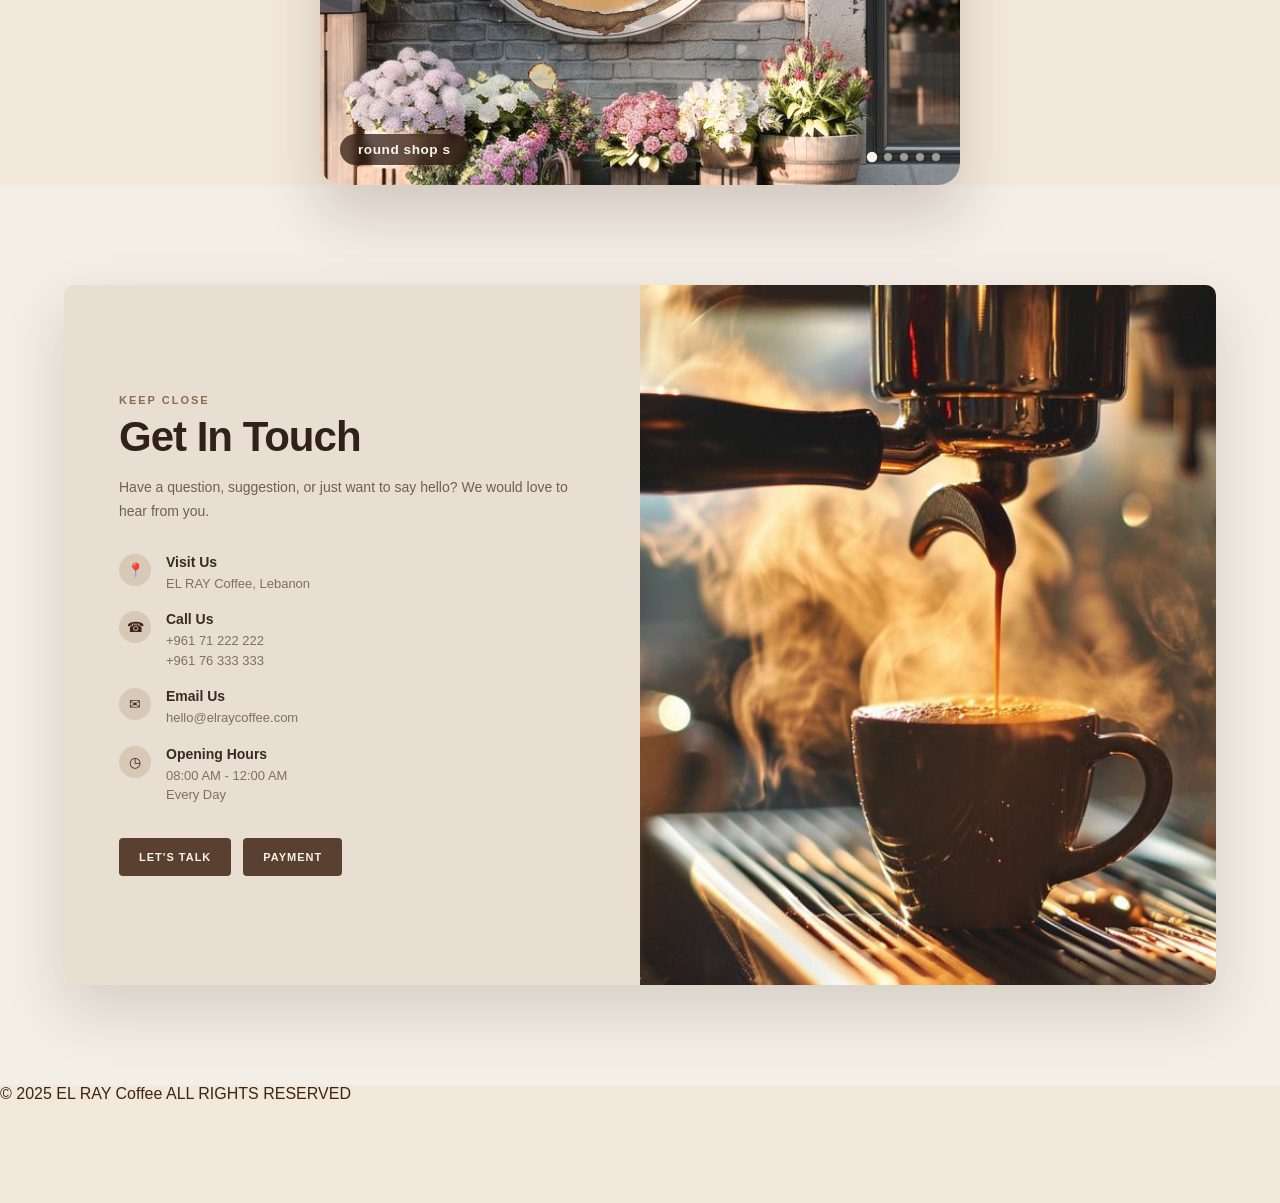
==== commit 8e075b5a: "update el ray website" ====
--- a/index.html
+++ b/index.html
@@ -142,7 +142,7 @@
             <!-- CARD 1 -->
             <div class="story-card story-reveal">
                 <div class="story-image">
-                    <img src="/photo/grain.png" alt="Specialty Coffee Beans">
+                    <img src="photo/grain.png" alt="Specialty Coffee Beans">
                 </div>
                 <h3>SPECIALTY GRADE BEANS</h3>
                 <p>Carefully selected beans sourced from trusted farms, chosen for their rich character and exceptional flavor.</p>
@@ -151,7 +151,7 @@
             <!-- CARD 2 -->
             <div class="story-card story-reveal">
                 <div class="story-image">
-                    <img src="/photo/rosted.png" alt="Coffee Roasting">
+                    <img src="photo/rosted.png" alt="Coffee Roasting">
                 </div>
                 <h3>SMALL BATCH ROASTED</h3>
                 <p>Roasted in limited batches to preserve freshness, aroma, and exceptional taste.</p>
@@ -160,7 +160,7 @@
             <!-- CARD 3 -->
             <div class="story-card story-reveal">
                 <div class="story-image">
-                    <img src="/photo/hot.png" alt="Fresh Coffee Delivery">
+                    <img src="photo/hot.png" alt="Fresh Coffee Delivery">
                 </div>
                 <h3>DELIVERED FRESH</h3>
                 <p>Packed with care and delivered straight to your door at its freshest.</p>
@@ -191,7 +191,7 @@
             <!-- PRODUCT 1 -->
             <article class="product-card">
                 <div class="product-image">
-                    <img src="/photo/ice coffe.png" alt="Signature Coffee">
+                    <img src="photo/ice coffe.png" alt="Signature Coffee">
                 </div>
                 <div class="product-main">
                     <h3>Ice Coffee</h3>
@@ -210,7 +210,7 @@
             <!-- PRODUCT 2 -->
             <article class="product-card">
                 <div class="product-image">
-                    <img src="/photo/irish.png" alt="Beirut Blend">
+                    <img src="photo/irish.png" alt="Beirut Blend">
                 </div>
                 <div class="product-main">
                     <h3>Irish Coffee</h3>
@@ -229,7 +229,7 @@
             <!-- PRODUCT 3 -->
             <article class="product-card">
                 <div class="product-image">
-                    <img src="/photo/cappuccino.png" alt="House Roast">
+                    <img src="photo/cappuccino.png" alt="House Roast">
                 </div>
                 <div class="product-main">
                     <h3>Cappuccino</h3>
@@ -261,7 +261,7 @@
             <!-- PRODUCT 4 -->
             <article class="product-card">
                 <div class="product-image">
-                    <img src="/photo/affogato.png" alt="Affogato">
+                    <img src="photo/affogato.png" alt="Affogato">
                 </div>
 
                 <div class="product-main">
@@ -284,7 +284,7 @@
             <!-- PRODUCT 5 -->
             <article class="product-card">
                 <div class="product-image">
-                    <img src="/photo/americano.png" alt="Americano">
+                    <img src="photo/americano.png" alt="Americano">
                 </div>
 
                 <div class="product-main">
@@ -307,7 +307,7 @@
             <!-- PRODUCT 6 -->
             <article class="product-card">
                 <div class="product-image">
-                    <img src="/photo/arabic.png" alt="Arabic Coffee">
+                    <img src="photo/arabic.png" alt="Arabic Coffee">
                 </div>
 
                 <div class="product-main">
@@ -330,7 +330,7 @@
             <!-- PRODUCT 7 -->
             <article class="product-card">
                 <div class="product-image">
-                    <img src="/photo/cortado.png" alt="Cortado">
+                    <img src="photo/cortado.png" alt="Cortado">
                 </div>
 
                 <div class="product-main">
@@ -353,7 +353,7 @@
             <!-- PRODUCT 8 -->
             <article class="product-card">
                 <div class="product-image">
-                    <img src="/photo/esspresso.png" alt="Espresso">
+                    <img src="photo/esspresso.png" alt="Espresso">
                 </div>
 
                 <div class="product-main">
@@ -399,7 +399,7 @@
             <!-- PRODUCT 10 -->
             <article class="product-card">
                 <div class="product-image">
-                    <img src="/photo/frapuccino.png" alt="Frappuccino">
+                    <img src="photo/frapuccino.png" alt="Frappuccino">
                 </div>
 
                 <div class="product-main">
@@ -422,7 +422,7 @@
             <!-- PRODUCT 11 -->
             <article class="product-card">
                 <div class="product-image">
-                    <img src="/photo/mocha.png" alt="Mocha">
+                    <img src="photo/mocha.png" alt="Mocha">
                 </div>
 
                 <div class="product-main">
@@ -445,7 +445,7 @@
             <!-- PRODUCT 12 -->
             <article class="product-card">
                 <div class="product-image">
-                    <img src="/photo/latte.png" alt="Latte">
+                    <img src="photo/latte.png" alt="Latte">
                 </div>
 
                 <div class="product-main">
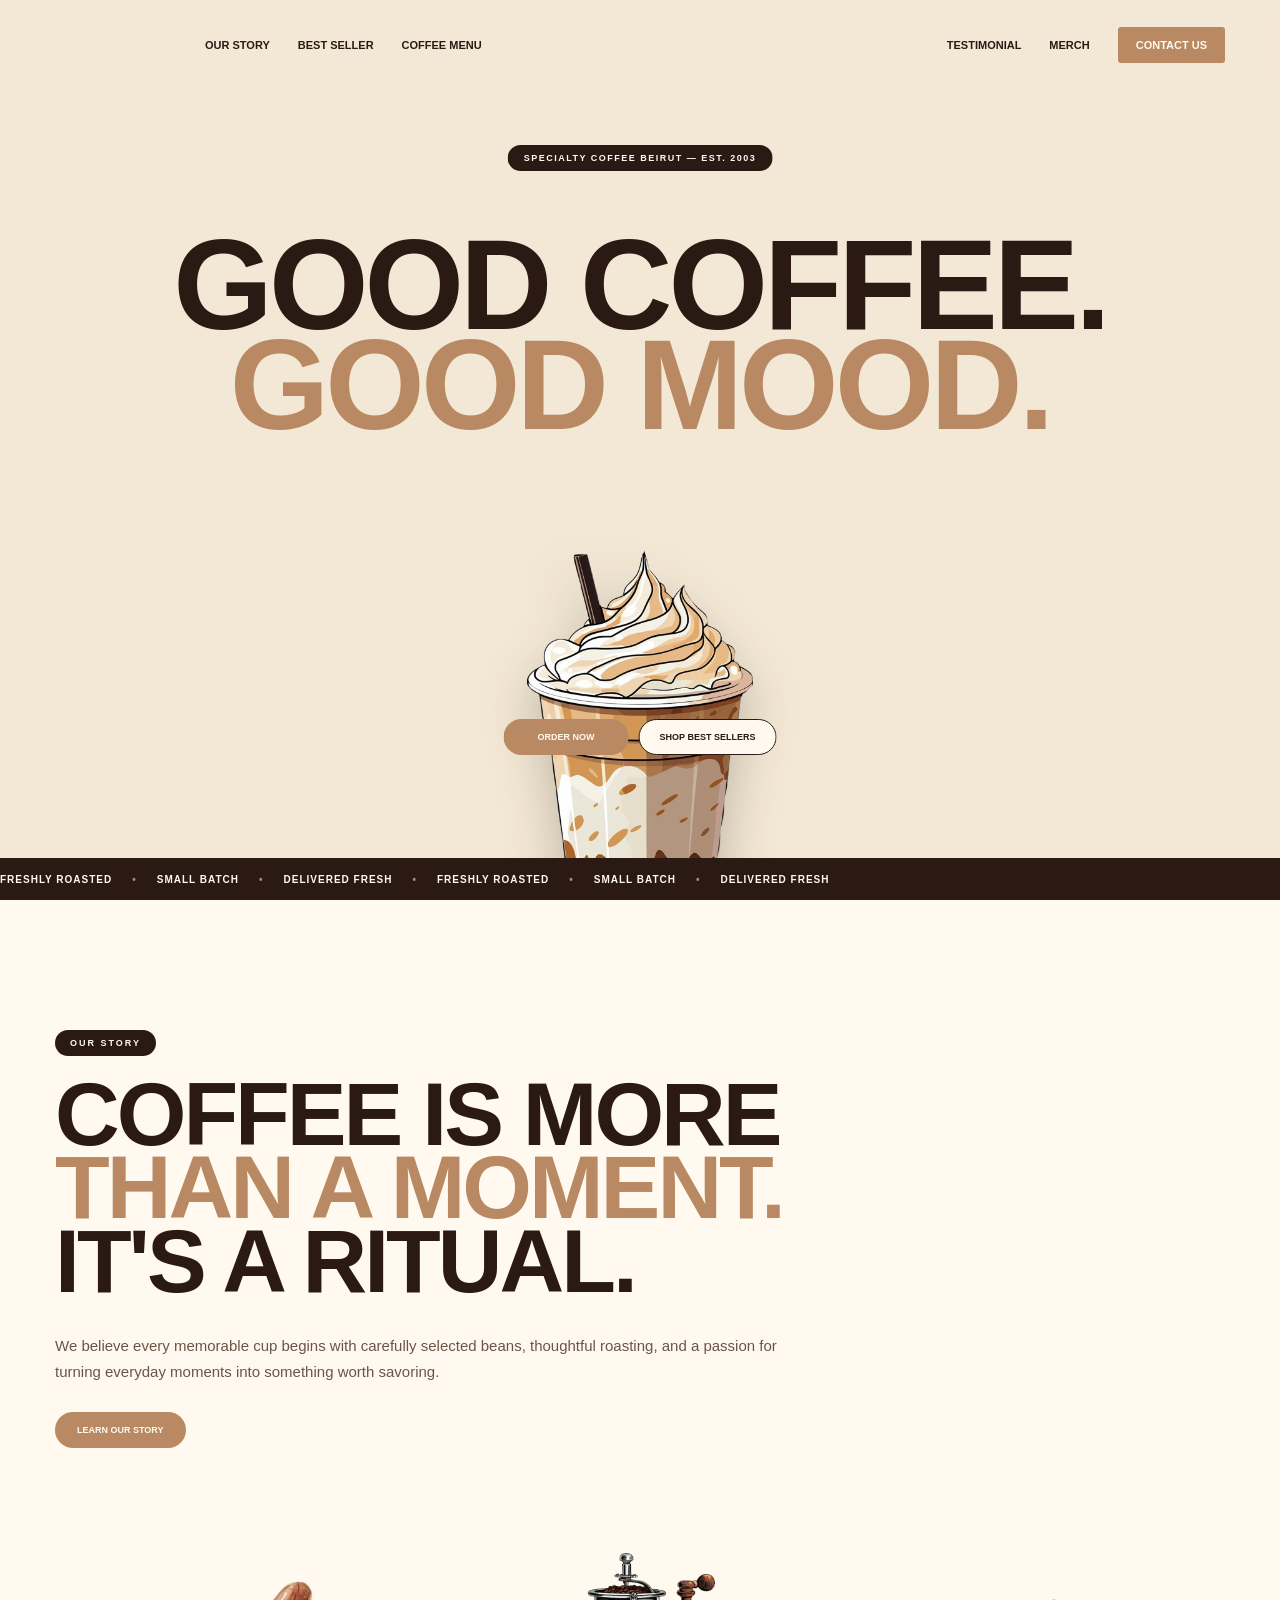
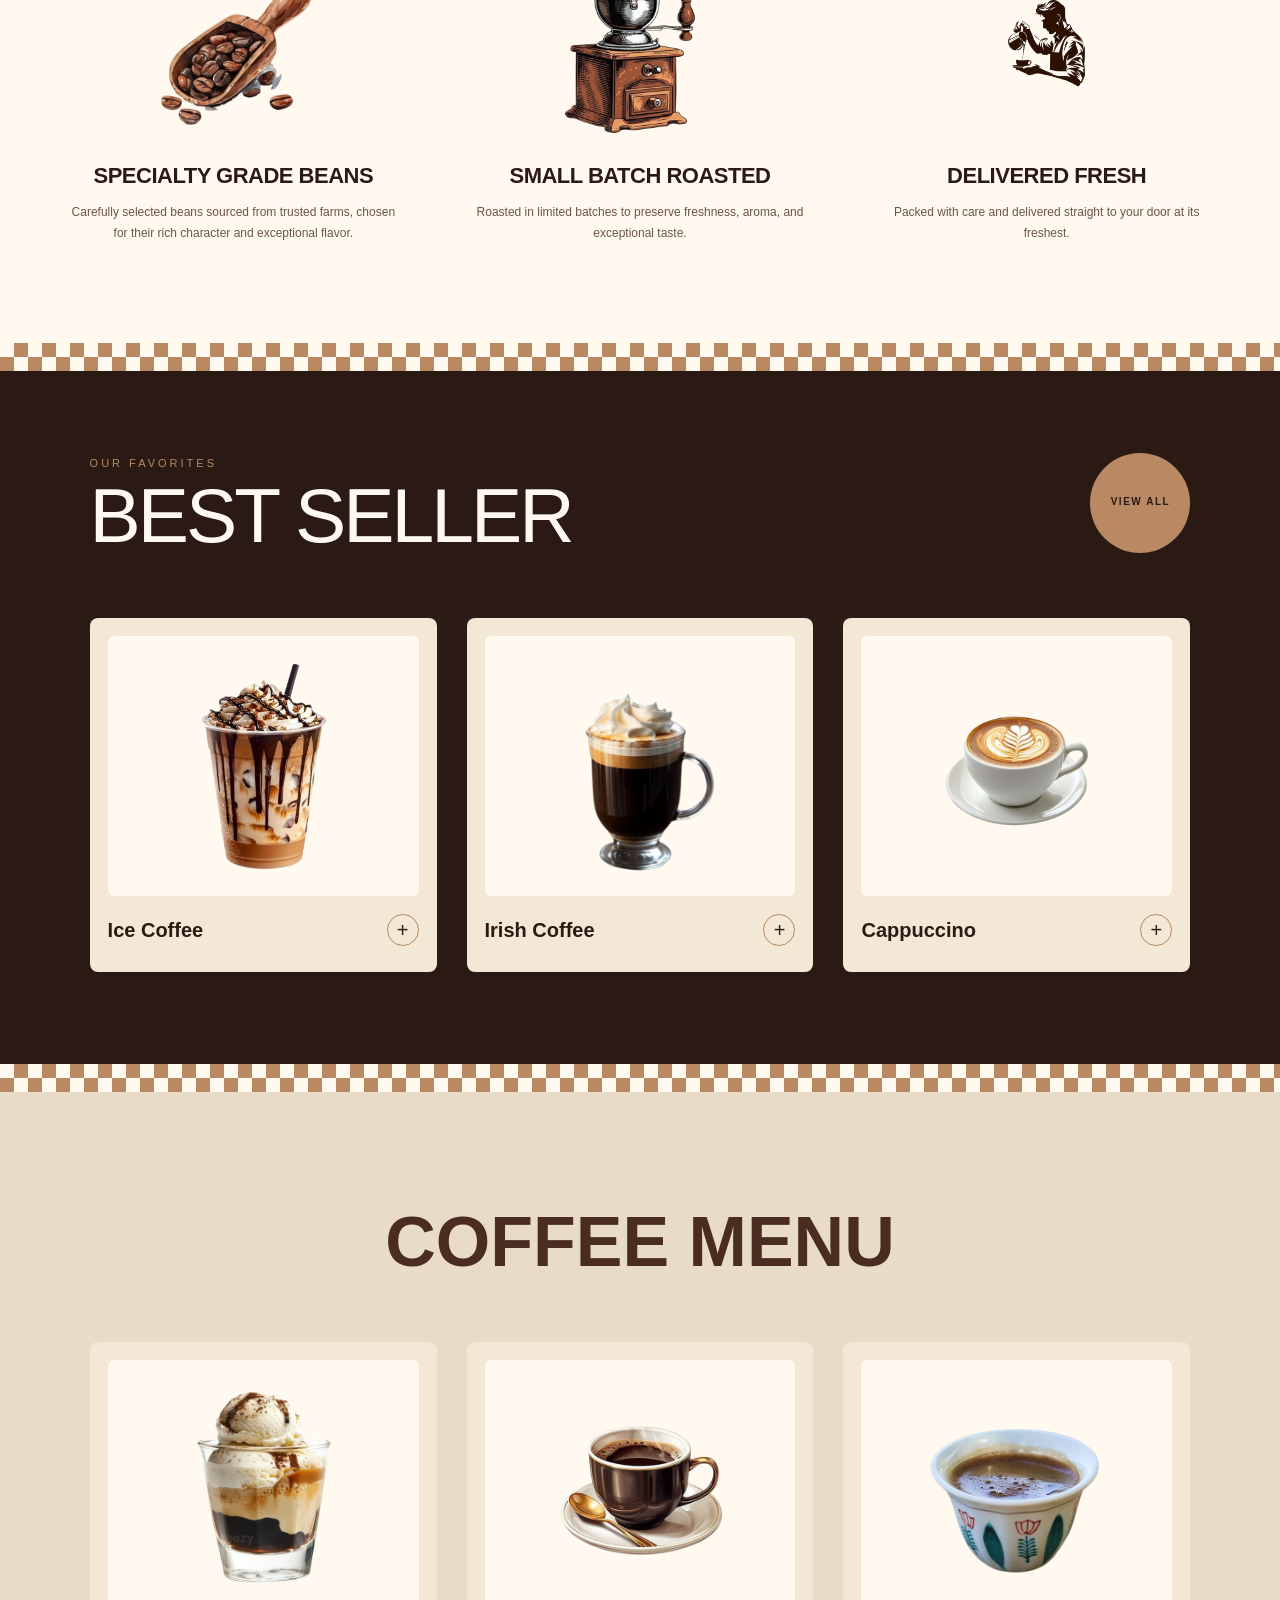
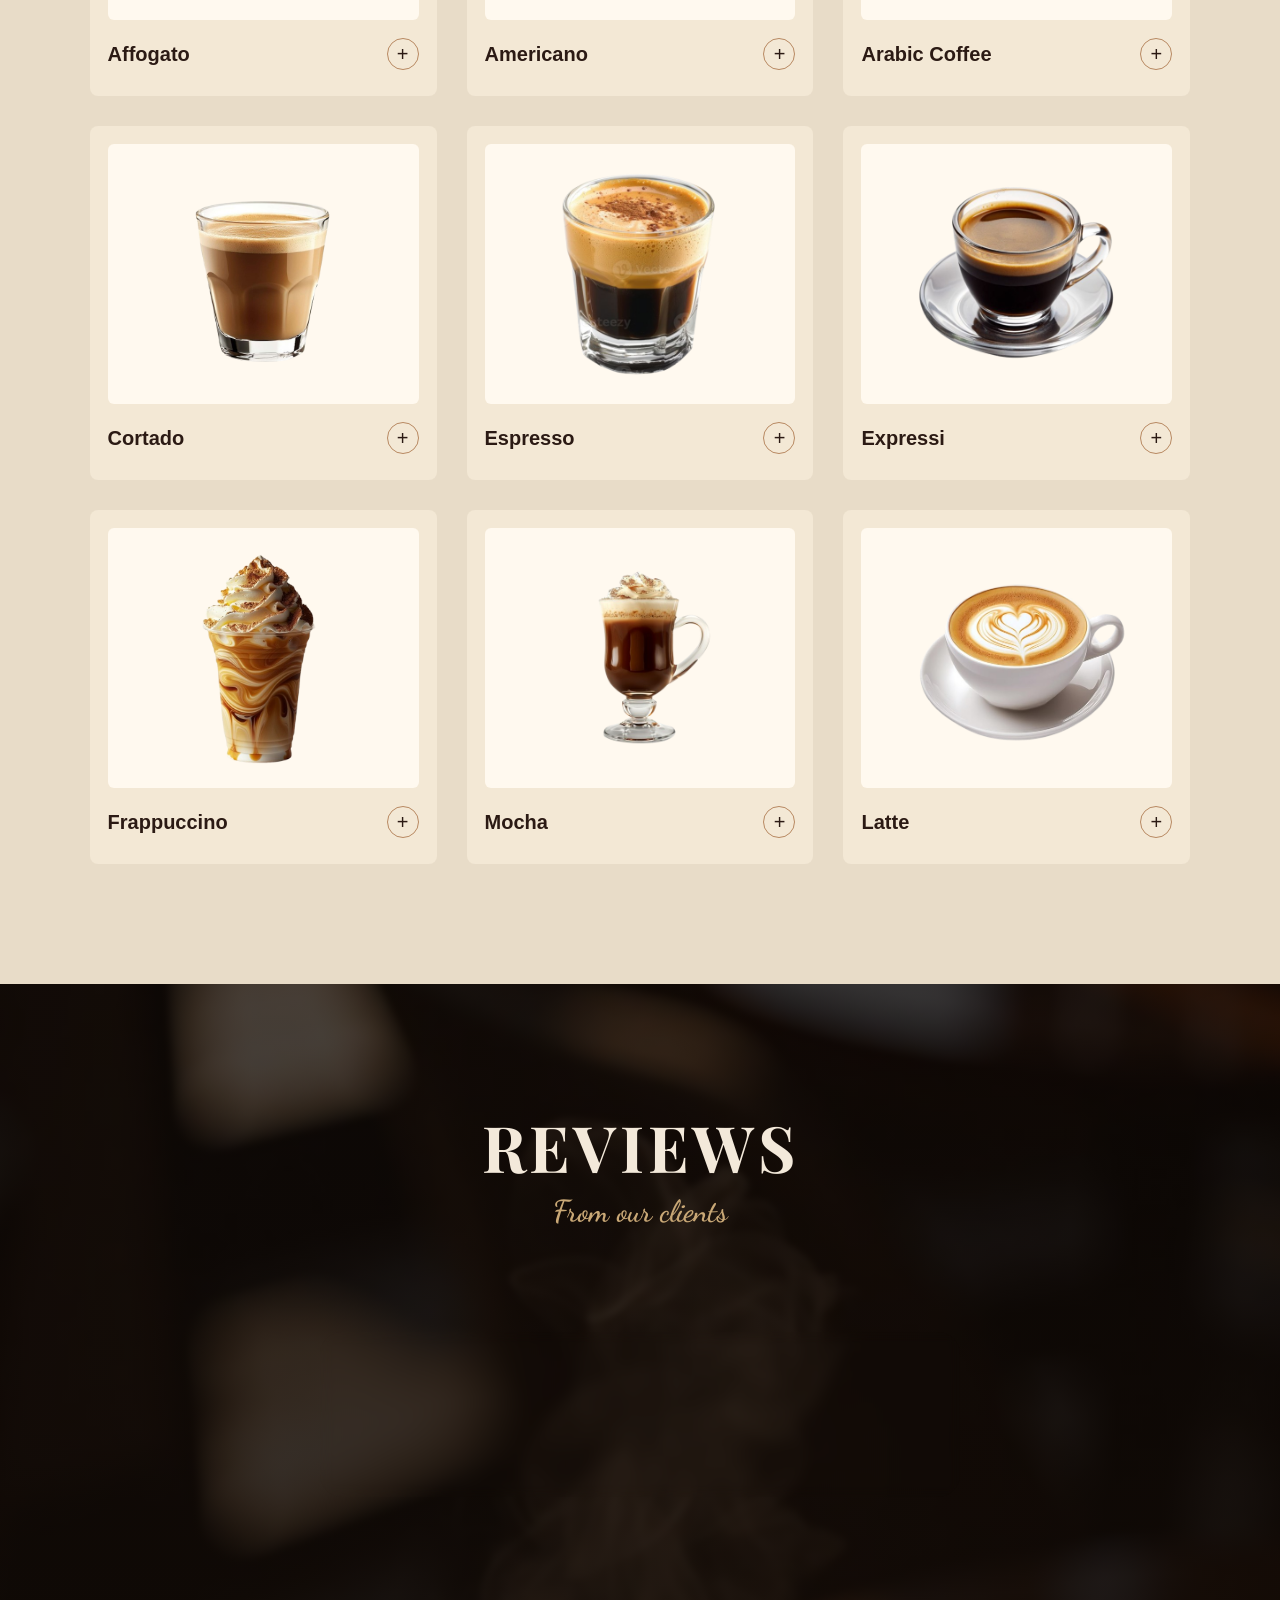
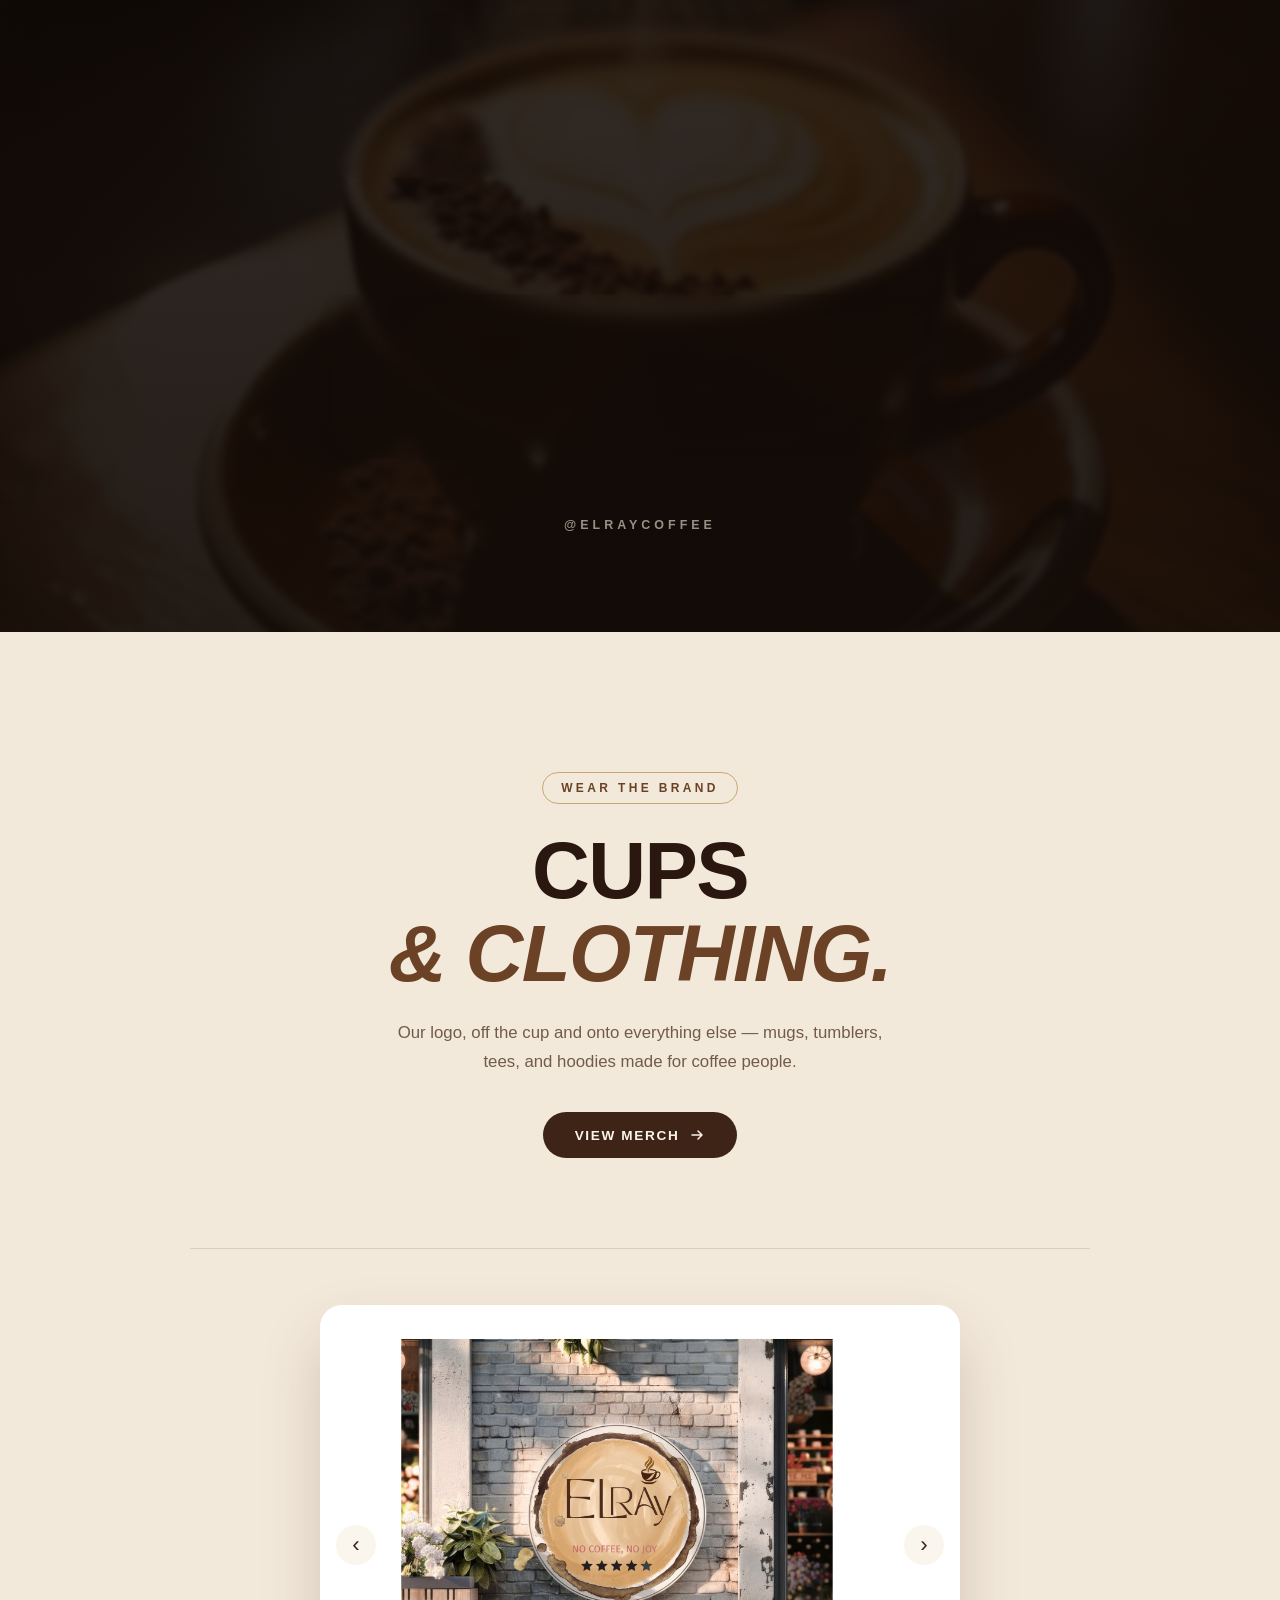
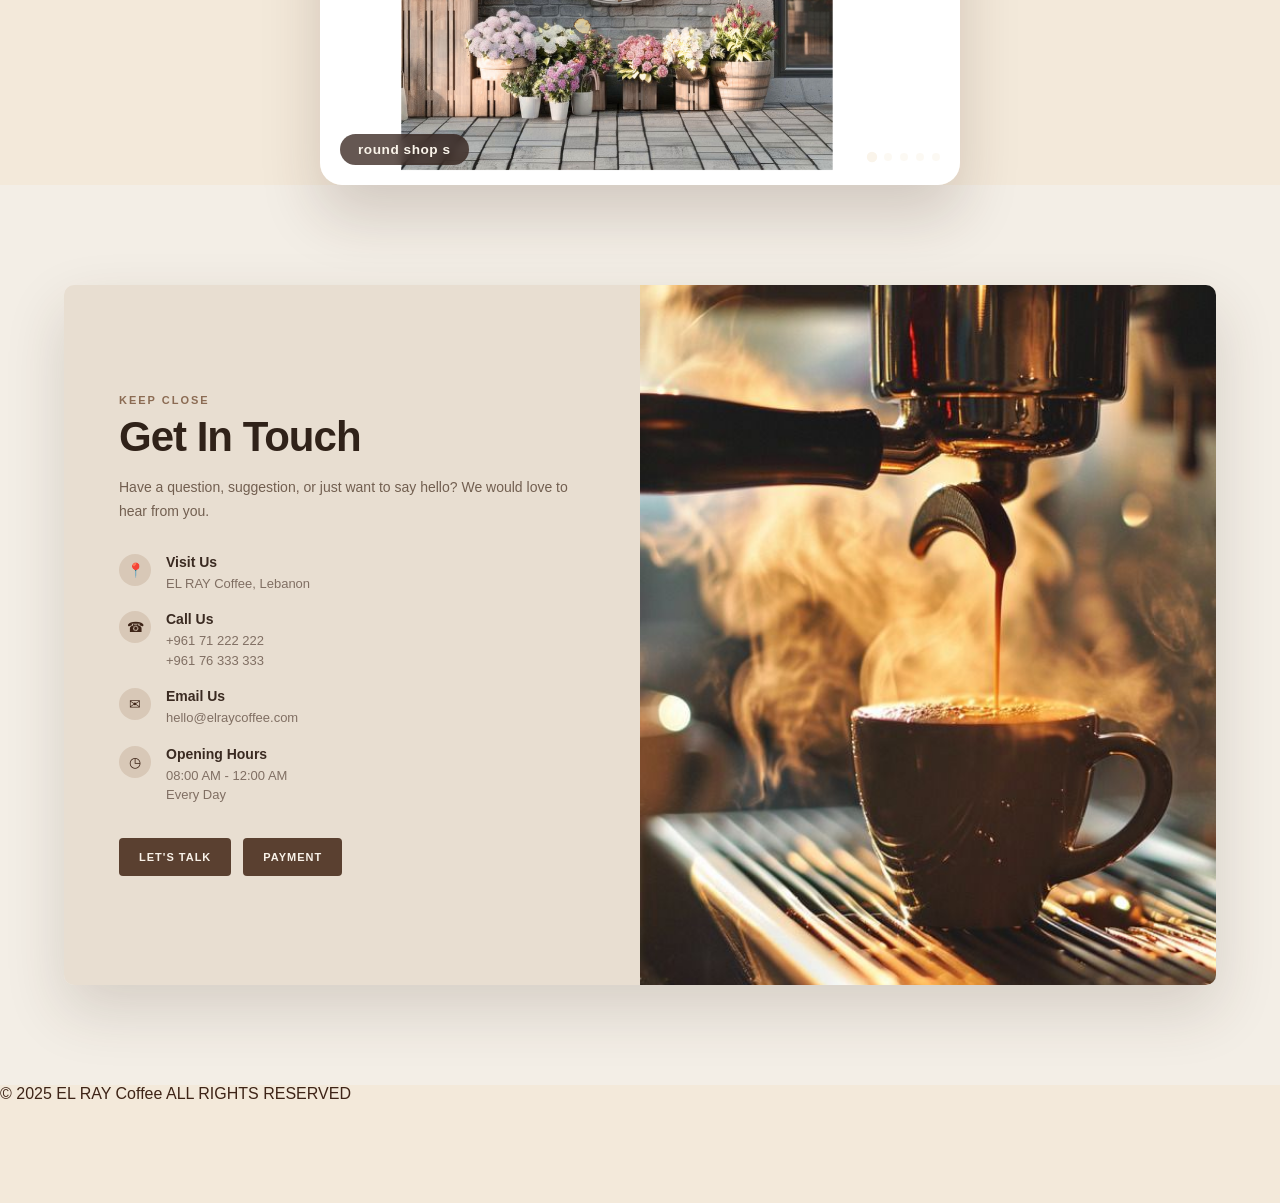
==== commit 1d489d99: "update el ray website" ====
--- a/index.html
+++ b/index.html
@@ -130,10 +130,7 @@
         </a>
     </div>
 
-    <!-- EL RAY IMAGE -->
-    <div class="story-brand-image story-reveal">
-        <img src="/photo/cup.png" alt="EL RAY">
-    </div>
+
 
 </div>
         <!-- STORY VALUES -->
--- a/base.css
+++ b/base.css
@@ -17,4 +17,9 @@
     background: #F3E8D5;
     color: #2B1A14;
     overflow-x: hidden;
+}
+img,
+video {
+    max-width: 100%;
+    height: auto;
 }
--- a/best-seller.css
+++ b/best-seller.css
@@ -47,4 +47,64 @@
     margin: 0;
     font-weight: 500;
     letter-spacing: -3px;
+}
+/* ==============================
+   BEST SELLER - MOBILE
+============================== */
+
+/* ==============================
+   BEST SELLER - MOBILE
+============================== */
+
+@media (max-width: 768px) {
+
+    .best-seller {
+        padding: 60px 14px 65px;
+    }
+
+    .best-seller-header {
+        flex-direction: column;
+        align-items: flex-start;
+        gap: 12px;
+        margin-bottom: 25px;
+    }
+
+    .section-label {
+        font-size: 9px;
+        letter-spacing: 2px;
+        margin-bottom: 7px;
+    }
+
+    .best-seller-header h2 {
+        font-size: clamp(34px, 10vw, 46px);
+        line-height: 0.95;
+        letter-spacing: -1.5px;
+    }
+
+    .best-seller::before,
+    .best-seller::after {
+        height: 16px;
+        background-size: 16px 16px;
+        background-position:
+            0 0,
+            0 8px,
+            8px -8px,
+            -8px 0;
+    }
+}
+
+
+@media (max-width: 480px) {
+
+    .best-seller {
+        padding: 50px 12px 55px;
+    }
+
+    .best-seller-header {
+        margin-bottom: 20px;
+    }
+
+    .best-seller-header h2 {
+        font-size: 36px;
+    }
 }
--- a/blends.css
+++ b/blends.css
@@ -26,3 +26,45 @@
     align-items: start;
     text-align: left;
 }
+/* ==============================
+   OUR BLENDS - RESPONSIVE
+============================== */
+
+@media (max-width: 900px) {
+
+    .blends-section {
+        padding: 90px 5% 100px;
+    }
+
+    .blends-section h2 {
+        margin-bottom: 45px;
+    }
+
+    .blends-grid {
+        grid-template-columns: repeat(2, minmax(0, 1fr));
+        gap: 24px;
+    }
+}
+
+@media (max-width: 600px) {
+
+    .blends-section {
+        padding: 70px 16px 80px;
+    }
+
+    .blends-section h2 {
+        margin-bottom: 35px;
+    }
+
+    .blends-grid {
+        grid-template-columns: 1fr;
+        gap: 28px;
+        width: 100%;
+    }
+
+    .blends-grid > * {
+        width: 100%;
+        max-width: 100%;
+        margin: 0 auto;
+    }
+}
--- a/buttons.css
+++ b/buttons.css
@@ -115,4 +115,79 @@
     transform: rotate(45deg);
     background: #2B1A14;
     color: #FFF9EF;
+}
+/* ==============================
+   BUTTONS - RESPONSIVE
+============================== */
+
+@media (max-width: 768px) {
+
+    /* HERO BUTTONS */
+    .hero-buttons {
+        gap: 10px;
+    }
+
+    .hero-buttons a {
+        min-width: 130px;
+        padding: 11px 16px;
+        font-size: 9px;
+    }
+
+    /* STORY BUTTON */
+    .story-button {
+        margin-top: 22px;
+        padding: 12px 20px;
+        font-size: 9px;
+    }
+
+    /* VIEW ALL */
+    .view-all {
+        width: 82px;
+        height: 82px;
+        font-size: 8px;
+        letter-spacing: 1px;
+    }
+
+    .view-all span {
+        font-size: 14px;
+    }
+
+    /* PRODUCT + BUTTON */
+    .product-toggle {
+        width: 36px;
+        height: 36px;
+        font-size: 19px;
+        flex-shrink: 0;
+    }
+}
+
+
+@media (max-width: 480px) {
+
+    .hero-buttons {
+        width: 100%;
+        justify-content: center;
+        gap: 8px;
+    }
+
+    .hero-buttons a {
+        min-width: 120px;
+        padding: 10px 14px;
+        font-size: 8px;
+    }
+
+    .story-button {
+        padding: 11px 18px;
+    }
+
+    .view-all {
+        width: 72px;
+        height: 72px;
+        font-size: 7px;
+    }
+
+    .product-toggle {
+        width: 34px;
+        height: 34px;
+    }
 }
--- a/contact.css
+++ b/contact.css
@@ -557,81 +557,154 @@
    MOBILE
 ========================================= */
 
+/* =========================================
+   CONTACT - TABLET / MOBILE
+========================================= */
+
 @media (max-width: 850px) {
 
     .contact-section {
-
-        padding: 30px 5%;
-
-    }
-
+        min-height: auto;
+        padding: 50px 18px;
+        align-items: flex-start;
+    }
 
     .contact-container {
-
+        width: 100%;
+        max-width: 600px;
         grid-template-columns: 1fr;
-
-    }
-
+        border-radius: 10px;
+    }
 
     .contact-flip {
-
-        height: 700px;
-
-    }
-
+        width: 100%;
+        height: 760px;
+    }
+
+    .contact-page {
+        padding: 40px 28px;
+    }
+
+    .contact-page h2 {
+        font-size: clamp(32px, 9vw, 42px);
+        line-height: 1;
+    }
+
+    .description,
+    .form-description {
+        font-size: 14px;
+        line-height: 1.6;
+        margin-bottom: 24px;
+    }
+
+    .form-row {
+        flex-direction: column;
+        gap: 0;
+    }
+
+    .input-box input,
+    .input-box textarea {
+        font-size: 16px;
+    }
+
+    .contact-actions {
+        flex-direction: column;
+        width: 100%;
+    }
+
+    .contact-actions button,
+    .contact-page form button {
+        width: 100%;
+    }
 
     .contact-image {
-
-        height: 450px;
-
-    }
-
+        height: 330px;
+    }
+
+    .contact-image img {
+        width: 100%;
+        height: 100%;
+        object-fit: cover;
+    }
+}
+
+
+/* =========================================
+   SMALL PHONES
+========================================= */
+
+@media (max-width: 480px) {
+
+    .contact-section {
+        padding: 35px 14px;
+    }
+
+    .contact-container {
+        border-radius: 8px;
+    }
+
+    .contact-flip {
+        height: 800px;
+    }
 
     .contact-page {
-
-        padding: 35px;
-
-    }
-
+        padding: 32px 20px;
+    }
+
+    .small-title,
+    .form-small-title {
+        font-size: 9px;
+        letter-spacing: 1.5px;
+    }
 
     .contact-page h2 {
-
-        font-size: 34px;
-
-    }
-
-
-    .form-row {
-
-        flex-direction: column;
-
-        gap: 0;
-
-    }
-
-
-    .contact-actions {
-
-        flex-direction: column;
-
-    }
-
-}
-#successMessage {
-    display: none;
-    background-color: #f5e9dc;
-    color: #8b5e34;              /* بني */
-    border: 1px solid #c9a27a;
-    border-radius: 8px;
-    padding: 14px 18px;
-    margin-top: 16px;
-    font-weight: 600;
-    font-size: 15px;
-    text-align: center;
-    animation: fadeInSuccess 0.4s ease-in;
-}
-
-@keyframes fadeInSuccess {
-    from { opacity: 0; transform: translateY(-8px); }
-    to   { opacity: 1; transform: translateY(0); }
+        font-size: 32px;
+        margin-bottom: 14px;
+    }
+
+    .description,
+    .form-description {
+        font-size: 13px;
+    }
+
+    .info-item {
+        gap: 12px;
+        margin-bottom: 15px;
+    }
+
+    .info-item .icon {
+        width: 30px;
+        height: 30px;
+        flex-shrink: 0;
+    }
+
+    .input-box {
+        margin-bottom: 14px;
+    }
+
+    .input-box input,
+    .input-box textarea {
+        width: 100%;
+        padding: 12px;
+    }
+
+    .payment-method {
+        gap: 12px;
+        padding: 14px 0;
+    }
+
+    .payment-icon {
+        width: 38px;
+        height: 38px;
+        flex-shrink: 0;
+    }
+
+    .contact-image {
+        height: 260px;
+    }
+
+    #successMessage {
+        font-size: 13px;
+        padding: 12px 14px;
+    }
 }
--- a/merch.css
+++ b/merch.css
@@ -466,28 +466,362 @@
 }
 
 /* ---------- RESPONSIVE ---------- */
+/* ==================================================
+   MERCH — RESPONSIVE
+================================================== */
+
+/* TABLET */
 @media (max-width: 900px) {
+
+    .merch-section {
+        padding-bottom: 70px;
+    }
+
+    .merch-hero {
+        padding: 80px 24px 55px;
+    }
+
+    .merch-hero-label {
+        margin-bottom: 20px;
+        font-size: 0.68rem;
+    }
+
+    .merch-hero-title {
+        font-size: clamp(2.4rem, 9vw, 4rem);
+        margin-bottom: 18px;
+    }
+
+    .merch-hero-sub {
+        font-size: 0.95rem;
+        margin-bottom: 26px;
+    }
+
+    .merch-cta {
+        padding: 13px 24px;
+    }
+
+    .merch-work {
+        padding: 55px 20px 0;
+    }
+
+    .merch-header {
+        margin-bottom: 35px;
+    }
+
     .merch-feature,
     .merch-wide,
     .merch-last {
         grid-template-columns: 1fr;
-        gap: 28px;
-    }
-
+        gap: 24px;
+        margin-bottom: 45px;
+    }
+
+    /* الكاردات الصغيرة 2 حد بعض */
     .merch-grid {
+        grid-template-columns: repeat(2, minmax(0, 1fr));
+        gap: 16px;
+        margin-bottom: 45px;
+    }
+
+    .merch-card {
+        padding: 10px;
+        border-radius: 14px;
+    }
+
+    .merch-info-sm {
+        padding: 14px 5px 5px;
+    }
+
+    .merch-name-sm {
+        font-size: 1rem;
+    }
+
+    .merch-desc-sm {
+        font-size: 0.78rem;
+        line-height: 1.45;
+    }
+
+    .merch-name {
+        font-size: 1.55rem;
+    }
+
+    .merch-desc {
+        font-size: 0.9rem;
+    }
+
+    .merch-img-wrap {
+        border-radius: 14px;
+    }
+
+    .merch-tag {
+        top: 10px;
+        left: 10px;
+        padding: 5px 10px;
+        font-size: 0.58rem;
+    }
+
+    .merch-marquee-wrap {
+        margin-top: 55px;
+        padding: 20px 0;
+    }
+}
+
+
+/* PHONE */
+/* ==================================================
+   RESPONSIVE — MERCH
+================================================== */
+
+/* TABLET */
+@media (max-width: 900px) {
+
+    .merch-section {
+        padding-bottom: 60px;
+    }
+
+    .merch-hero {
+        padding: 80px 22px 50px;
+    }
+
+    .merch-hero-title {
+        font-size: clamp(2.4rem, 9vw, 4rem);
+    }
+
+    .merch-hero-sub {
+        font-size: 0.95rem;
+        margin-bottom: 25px;
+    }
+
+    /* CAROUSEL */
+    .merch-carousel {
+        width: 100%;
+        max-width: 540px;
+        margin-top: 35px;
+    }
+
+    .merch-work {
+        padding: 55px 18px 0;
+    }
+
+    .merch-header {
+        margin-bottom: 35px;
+    }
+
+    .merch-feature,
+    .merch-wide,
+    .merch-last {
         grid-template-columns: 1fr;
-    }
+        gap: 22px;
+        margin-bottom: 40px;
+    }
+
+    /* 2 CARDS SIDE BY SIDE */
+    .merch-grid {
+        grid-template-columns: repeat(2, minmax(0, 1fr));
+        gap: 14px;
+        margin-bottom: 40px;
+    }
+
+    .merch-card {
+        padding: 10px;
+        border-radius: 14px;
+    }
+
+    .merch-info-sm {
+        padding: 12px 5px 5px;
+    }
+
+    .merch-name-sm {
+        font-size: 1rem;
+    }
+
+    .merch-desc-sm {
+        font-size: 0.78rem;
+        line-height: 1.4;
+    }
+
+    .merch-name {
+        font-size: 1.5rem;
+    }
+
+    .merch-desc {
+        font-size: 0.9rem;
+    }
+
+    .merch-marquee-wrap {
+        margin-top: 45px;
+        padding: 18px 0;
+    }
+}
+
+
+/* PHONE */
+@media (max-width: 600px) {
 
     .merch-hero {
-        padding: 100px 6% 60px;
+        padding: 60px 15px 40px;
+    }
+
+    .merch-hero-label {
+        font-size: 0.62rem;
+        margin-bottom: 18px;
+    }
+
+    .merch-hero-title {
+        font-size: clamp(2rem, 11vw, 3rem);
+        margin-bottom: 16px;
+    }
+
+    .merch-hero-sub {
+        font-size: 0.85rem;
+        line-height: 1.5;
+    }
+
+    .merch-cta {
+        padding: 12px 22px;
+        font-size: 0.72rem;
+    }
+
+    /* SMALLER CAROUSEL */
+    .merch-carousel {
+        margin-top: 28px;
+        border-radius: 14px;
+    }
+
+    .merch-carousel-track {
+        aspect-ratio: 1 / 1;
+    }
+
+    .merch-carousel-caption {
+        left: 10px;
+        bottom: 10px;
+        padding: 6px 10px;
+        font-size: 0.68rem;
+    }
+
+    .merch-carousel-arrow {
+        width: 30px;
+        height: 30px;
+        font-size: 1rem;
+    }
+
+    .merch-carousel-arrow.prev {
+        left: 8px;
+    }
+
+    .merch-carousel-arrow.next {
+        right: 8px;
     }
 
     .merch-work {
-        padding: 60px 6% 0;
-    }
-}
-
+        padding: 40px 12px 0;
+    }
+
+    .merch-header {
+        margin-bottom: 25px;
+    }
+
+    .merch-title {
+        font-size: 1.7rem;
+    }
+
+    /* KEEP 2 CARDS */
+    .merch-grid {
+        grid-template-columns: repeat(2, minmax(0, 1fr));
+        gap: 9px;
+        margin-bottom: 30px;
+    }
+
+    .merch-card {
+        padding: 7px;
+        border-radius: 12px;
+        min-width: 0;
+    }
+
+    .merch-img-placeholder {
+        aspect-ratio: 1 / 1;
+    }
+
+    .merch-info-sm {
+        padding: 9px 3px 3px;
+    }
+
+    .merch-num-sm {
+        font-size: 0.58rem;
+        margin-bottom: 4px;
+    }
+
+    .merch-name-sm {
+        font-size: 0.82rem;
+        margin-bottom: 4px;
+    }
+
+    .merch-desc-sm {
+        font-size: 0.66rem;
+        line-height: 1.35;
+    }
+
+    .merch-feature,
+    .merch-wide,
+    .merch-last {
+        gap: 16px;
+        margin-bottom: 30px;
+    }
+
+    .merch-name {
+        font-size: 1.25rem;
+    }
+
+    .merch-desc {
+        font-size: 0.8rem;
+        line-height: 1.5;
+        margin-bottom: 15px;
+    }
+
+    .merch-tags {
+        gap: 5px;
+    }
+
+    .merch-tags span {
+        font-size: 0.55rem;
+        padding: 4px 7px;
+    }
+
+    .merch-marquee-wrap {
+        margin-top: 35px;
+        padding: 14px 0;
+    }
+
+    .merch-marquee-track {
+        font-size: 0.82rem;
+    }
+}
+
+
+/* VERY SMALL PHONE */
+@media (max-width: 360px) {
+
+    .merch-grid {
+        gap: 6px;
+    }
+
+    .merch-card {
+        padding: 5px;
+    }
+
+    .merch-name-sm {
+        font-size: 0.75rem;
+    }
+
+    .merch-desc-sm {
+        font-size: 0.62rem;
+    }
+}
+
+
+/* ACCESSIBILITY */
 @media (prefers-reduced-motion: reduce) {
+
     .merch-marquee-track {
         animation: none;
     }
